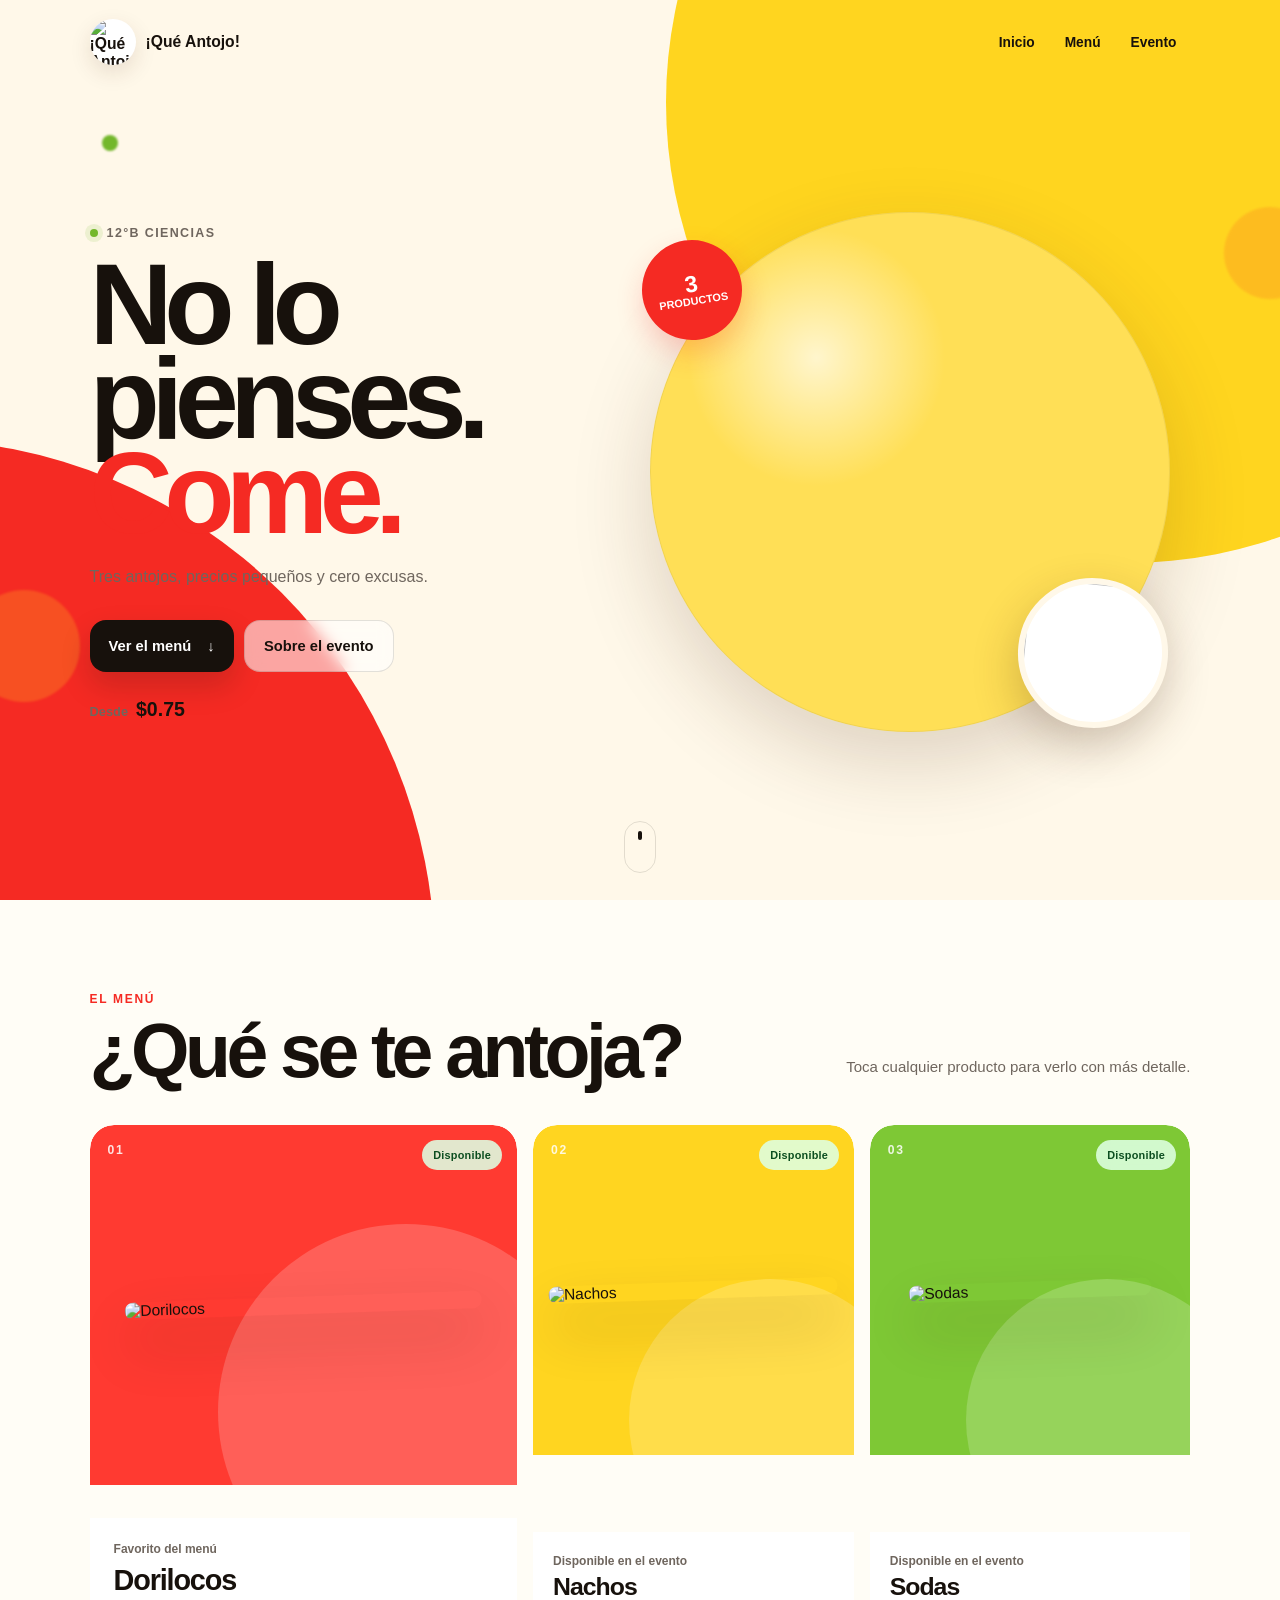
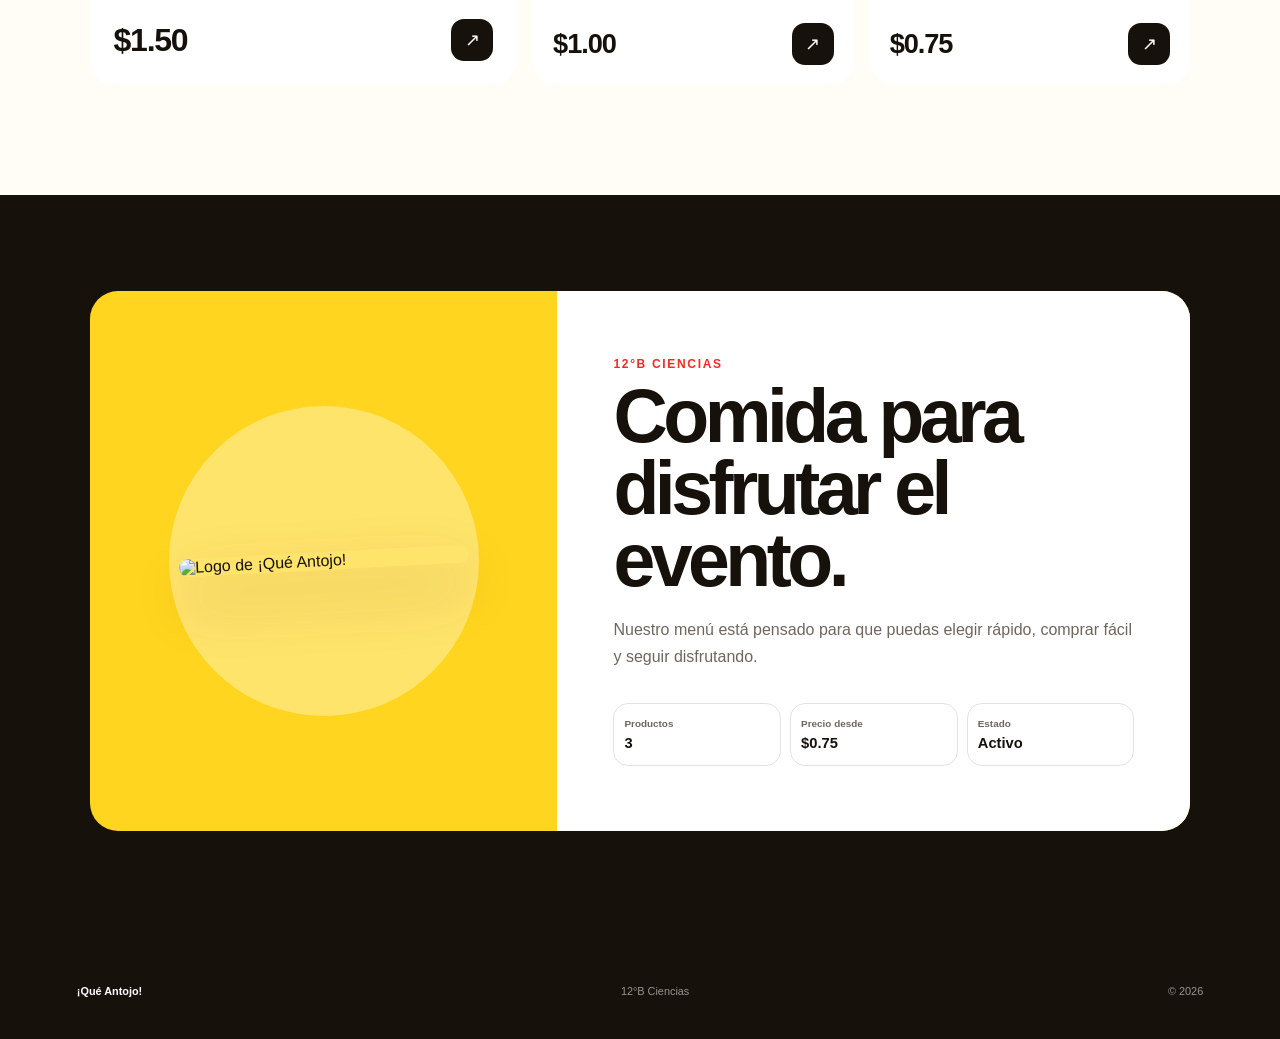
==== index.html @ 6624aa27 "Add files via upload" ====
<!DOCTYPE html>
<html lang="es">
<head>
    <meta charset="UTF-8">
    <meta name="viewport" content="width=device-width, initial-scale=1, viewport-fit=cover">
    <meta name="theme-color" content="#f52a23">
    <meta name="color-scheme" content="light">
    <title>¡Qué Antojo! | 12°B Ciencias</title>
    <link rel="preload" href="assets/logo.png" as="image">
    <link rel="stylesheet" href="styles.css">
</head>
<body>
    <div class="ruido"></div>

    <header class="barra" id="barra">
        <a class="marca" href="#inicio" aria-label="Ir al inicio">
            <img src="assets/logo.png" alt="¡Qué Antojo!">
            <span>¡Qué Antojo!</span>
        </a>

        <button class="menu-boton" id="menuBoton" aria-label="Abrir navegación" aria-expanded="false">
            <span></span>
            <span></span>
        </button>

        <nav class="navegacion" id="navegacion">
            <a href="#inicio">Inicio</a>
            <a href="#menu">Menú</a>
            <a href="#evento">Evento</a>
        </nav>
    </header>

    <main>
        <section class="hero" id="inicio">
            <div class="hero-manchas" aria-hidden="true">
                <span class="mancha mancha-roja"></span>
                <span class="mancha mancha-amarilla"></span>
                <span class="mancha mancha-verde"></span>
            </div>

            <div class="hero-contenido">
                <div class="hero-etiqueta revelar">
                    <span></span>
                    12°B Ciencias
                </div>

                <h1 class="revelar">
                    No lo pienses.
                    <strong>Come.</strong>
                </h1>

                <p class="hero-texto revelar">
                    Tres antojos, precios pequeños y cero excusas.
                </p>

                <div class="hero-acciones revelar">
                    <a class="boton boton-primario" href="#menu">
                        Ver el menú
                        <span>↓</span>
                    </a>

                    <a class="boton boton-claro" href="#evento">
                        Sobre el evento
                    </a>
                </div>

                <div class="hero-precios revelar">
                    <span>Desde</span>
                    <strong>$0.75</strong>
                </div>
            </div>

            <div class="hero-visual revelar" aria-hidden="true">
                <div class="hero-disco"></div>
                <img class="hero-producto hero-dorilocos" src="assets/dorilocos.png" alt="">
                <img class="hero-logo" src="assets/logo.png" alt="">
                <span class="hero-sello">
                    <strong>3</strong>
                    productos
                </span>
            </div>

            <a class="deslizar" href="#menu" aria-label="Ir al menú">
                <span></span>
            </a>
        </section>

        <section class="menu-seccion" id="menu">
            <div class="seccion-cabeza revelar">
                <div>
                    <p class="mini-titulo">El menú</p>
                    <h2>¿Qué se te antoja?</h2>
                </div>

                <p class="seccion-descripcion">
                    Toca cualquier producto para verlo con más detalle.
                </p>
            </div>

            <div class="productos" id="productos"></div>
        </section>

        <section class="evento" id="evento">
            <div class="evento-tarjeta revelar">
                <div class="evento-logo">
                    <img src="assets/logo.png" alt="Logo de ¡Qué Antojo!">
                </div>

                <div class="evento-contenido">
                    <p class="mini-titulo">12°B Ciencias</p>
                    <h2>Comida para disfrutar el evento.</h2>
                    <p>
                        Nuestro menú está pensado para que puedas elegir rápido, comprar fácil y seguir disfrutando.
                    </p>

                    <div class="evento-datos">
                        <div>
                            <span>Productos</span>
                            <strong>3</strong>
                        </div>
                        <div>
                            <span>Precio desde</span>
                            <strong>$0.75</strong>
                        </div>
                        <div>
                            <span>Estado</span>
                            <strong>Activo</strong>
                        </div>
                    </div>
                </div>
            </div>
        </section>
    </main>

    <footer class="pie">
        <a href="#inicio">¡Qué Antojo!</a>
        <span>12°B Ciencias</span>
        <span id="anio"></span>
    </footer>

    <div class="modal" id="modal" aria-hidden="true">
        <button class="modal-fondo" id="modalFondo" aria-label="Cerrar"></button>

        <article class="modal-panel" role="dialog" aria-modal="true" aria-labelledby="modalNombre">
            <button class="modal-cerrar" id="modalCerrar" aria-label="Cerrar detalle">×</button>

            <div class="modal-imagen">
                <div class="modal-color" id="modalColor"></div>
                <img id="modalImagen" src="" alt="">
            </div>

            <div class="modal-contenido">
                <div class="modal-superior">
                    <span class="estado" id="modalEstado"></span>
                    <span class="modal-precio" id="modalPrecio"></span>
                </div>

                <h3 id="modalNombre"></h3>
                <p id="modalDescripcion"></p>

                <button class="boton boton-primario modal-accion" id="modalAccion" type="button">
                    Lo quiero
                    <span>→</span>
                </button>
            </div>
        </article>
    </div>

    <nav class="barra-movil" aria-label="Navegación rápida">
        <a href="#inicio">
            <span class="icono">⌂</span>
            <span>Inicio</span>
        </a>
        <a href="#menu">
            <span class="icono">◫</span>
            <span>Menú</span>
        </a>
        <a href="#evento">
            <span class="icono">●</span>
            <span>Evento</span>
        </a>
    </nav>

    <script src="productos.js"></script>
    <script src="script.js"></script>
</body>
</html>
---- styles.css ----
* {
    box-sizing: border-box;
    margin: 0;
    padding: 0;
}

:root {
    --rojo: #f52a23;
    --rojo-oscuro: #c91615;
    --amarillo: #ffd51f;
    --amarillo-suave: #fff1a7;
    --verde: #73b72b;
    --crema: #fff8e9;
    --tinta: #17110c;
    --gris: #6f665e;
    --blanco: #ffffff;
    --borde: rgba(23, 17, 12, 0.12);
    --sombra: 0 28px 80px rgba(70, 37, 13, 0.16);
    --radio: 24px;
}

html {
    scroll-behavior: smooth;
    scroll-padding-top: 82px;
}

body {
    min-width: 320px;
    overflow-x: hidden;
    color: var(--tinta);
    background: var(--crema);
    font-family: "Trebuchet MS", "Arial Rounded MT Bold", Arial, sans-serif;
    -webkit-font-smoothing: antialiased;
}

body.sin-scroll {
    overflow: hidden;
}

button,
a {
    color: inherit;
    font: inherit;
}

button {
    border: 0;
}

img {
    display: block;
    max-width: 100%;
}

.ruido {
    position: fixed;
    inset: 0;
    z-index: 1000;
    pointer-events: none;
    opacity: 0.035;
    background-image: radial-gradient(circle, #000 0.7px, transparent 0.7px);
    background-size: 6px 6px;
    mix-blend-mode: multiply;
}

.barra {
    position: fixed;
    top: 0;
    left: 0;
    z-index: 80;
    width: 100%;
    height: 76px;
    padding: 0 18px;
    display: flex;
    align-items: center;
    justify-content: space-between;
    transition:
        transform 0.45s cubic-bezier(0.22, 1, 0.36, 1),
        background 0.35s ease,
        box-shadow 0.35s ease;
}

.barra-solida {
    background: rgba(255, 248, 233, 0.91);
    box-shadow: 0 10px 35px rgba(70, 37, 13, 0.08);
    backdrop-filter: blur(16px);
}

.barra-oculta {
    transform: translateY(-110%);
}

.marca {
    display: inline-flex;
    align-items: center;
    gap: 10px;
    font-size: 0.98rem;
    font-weight: 900;
    text-decoration: none;
}

.marca img {
    width: 46px;
    height: 46px;
    object-fit: cover;
    object-position: center;
    border-radius: 50%;
    background: var(--blanco);
    box-shadow: 0 8px 22px rgba(70, 37, 13, 0.12);
}

.menu-boton {
    width: 46px;
    height: 46px;
    display: flex;
    align-items: center;
    justify-content: center;
    flex-direction: column;
    gap: 7px;
    border: 1px solid var(--borde);
    border-radius: 15px;
    background: rgba(255, 255, 255, 0.62);
    cursor: pointer;
    backdrop-filter: blur(10px);
}

.menu-boton span {
    width: 19px;
    height: 2px;
    border-radius: 999px;
    background: var(--tinta);
    transition: transform 0.3s ease;
}

.menu-boton.activo span:first-child {
    transform: translateY(4.5px) rotate(45deg);
}

.menu-boton.activo span:last-child {
    transform: translateY(-4.5px) rotate(-45deg);
}

.navegacion {
    position: fixed;
    top: 68px;
    right: 14px;
    left: 14px;
    padding: 14px;
    display: grid;
    gap: 2px;
    visibility: hidden;
    opacity: 0;
    transform: translateY(-12px) scale(0.98);
    border: 1px solid rgba(23, 17, 12, 0.08);
    border-radius: 20px;
    background: rgba(255, 250, 240, 0.97);
    box-shadow: var(--sombra);
    backdrop-filter: blur(18px);
    transition:
        opacity 0.3s ease,
        transform 0.3s ease,
        visibility 0.3s ease;
}

.navegacion.activo {
    visibility: visible;
    opacity: 1;
    transform: translateY(0) scale(1);
}

.navegacion a {
    padding: 15px 16px;
    border-radius: 13px;
    text-decoration: none;
    font-size: 0.95rem;
    font-weight: 800;
}

.navegacion a:active {
    background: rgba(245, 42, 35, 0.08);
}

.hero {
    position: relative;
    min-height: 100svh;
    padding: 118px 20px 92px;
    display: grid;
    align-items: center;
    overflow: hidden;
    isolation: isolate;
}

.hero::before {
    content: "";
    position: absolute;
    top: -36vw;
    right: -46vw;
    z-index: -3;
    width: 110vw;
    height: 110vw;
    border-radius: 50%;
    background: var(--amarillo);
}

.hero::after {
    content: "";
    position: absolute;
    bottom: -42vw;
    left: -56vw;
    z-index: -3;
    width: 120vw;
    height: 120vw;
    border-radius: 50%;
    background: var(--rojo);
}

.hero-manchas {
    position: absolute;
    inset: 0;
    z-index: -2;
    overflow: hidden;
    pointer-events: none;
}

.mancha {
    position: absolute;
    border-radius: 50%;
    filter: blur(1px);
}

.mancha-roja {
    top: 23%;
    right: -36px;
    width: 92px;
    height: 92px;
    background: var(--rojo);
    opacity: 0.14;
}

.mancha-amarilla {
    bottom: 22%;
    left: -32px;
    width: 112px;
    height: 112px;
    background: var(--amarillo);
    opacity: 0.22;
}

.mancha-verde {
    top: 15%;
    left: 8%;
    width: 16px;
    height: 16px;
    background: var(--verde);
}

.hero-contenido {
    position: relative;
    z-index: 3;
    align-self: start;
    padding-top: 14px;
}

.hero-etiqueta {
    display: inline-flex;
    align-items: center;
    gap: 9px;
    color: var(--gris);
    font-size: 0.78rem;
    font-weight: 900;
    letter-spacing: 0.11em;
    text-transform: uppercase;
}

.hero-etiqueta span {
    width: 8px;
    height: 8px;
    border-radius: 50%;
    background: var(--verde);
    box-shadow: 0 0 0 5px rgba(115, 183, 43, 0.13);
}

.hero h1 {
    margin-top: 16px;
    max-width: 470px;
    font-size: clamp(4.1rem, 18vw, 6.4rem);
    font-weight: 900;
    letter-spacing: -0.075em;
    line-height: 0.82;
}

.hero h1 strong {
    display: block;
    color: var(--rojo);
    font-weight: 900;
}

.hero-texto {
    max-width: 390px;
    margin-top: 24px;
    color: var(--gris);
    font-size: 1rem;
    line-height: 1.65;
}

.hero-acciones {
    margin-top: 30px;
    display: flex;
    flex-wrap: wrap;
    gap: 10px;
}

.boton {
    min-height: 52px;
    padding: 0 19px;
    display: inline-flex;
    align-items: center;
    justify-content: center;
    gap: 16px;
    border-radius: 16px;
    text-decoration: none;
    font-size: 0.92rem;
    font-weight: 900;
    cursor: pointer;
    transition:
        transform 0.25s ease,
        box-shadow 0.25s ease,
        background 0.25s ease;
}

.boton:active {
    transform: scale(0.97);
}

.boton-primario {
    color: var(--blanco);
    background: var(--tinta);
    box-shadow: 0 14px 30px rgba(23, 17, 12, 0.18);
}

.boton-claro {
    border: 1px solid var(--borde);
    background: rgba(255, 255, 255, 0.58);
    backdrop-filter: blur(8px);
}

.hero-precios {
    margin-top: 26px;
    display: inline-flex;
    align-items: baseline;
    gap: 8px;
    color: var(--gris);
}

.hero-precios span {
    font-size: 0.8rem;
    font-weight: 800;
}

.hero-precios strong {
    color: var(--tinta);
    font-size: 1.22rem;
}

.hero-visual {
    position: relative;
    min-height: 390px;
    margin-top: -18px;
    display: grid;
    place-items: center;
}

.hero-disco {
    position: absolute;
    width: 310px;
    height: 310px;
    border-radius: 50%;
    background:
        radial-gradient(circle at 32% 28%, rgba(255, 255, 255, 0.7), transparent 25%),
        #ffdf56;
    box-shadow:
        inset 0 0 0 1px rgba(23, 17, 12, 0.06),
        0 30px 80px rgba(70, 37, 13, 0.18);
    animation: respirar 5s ease-in-out infinite;
}

.hero-producto {
    position: absolute;
    z-index: 2;
    width: min(77vw, 355px);
    border-radius: 22px;
    transform: rotate(-4deg);
    box-shadow: 0 32px 70px rgba(65, 26, 15, 0.26);
    animation: flotar 5.5s ease-in-out infinite;
}

.hero-logo {
    position: absolute;
    right: 0;
    bottom: 22px;
    z-index: 4;
    width: 116px;
    height: 116px;
    object-fit: cover;
    border: 6px solid var(--crema);
    border-radius: 50%;
    background: var(--blanco);
    box-shadow: 0 18px 45px rgba(70, 37, 13, 0.24);
    transform: rotate(6deg);
}

.hero-sello {
    position: absolute;
    top: 34px;
    left: 0;
    z-index: 5;
    width: 82px;
    height: 82px;
    display: grid;
    place-items: center;
    align-content: center;
    border-radius: 50%;
    color: var(--blanco);
    background: var(--rojo);
    box-shadow: 0 13px 28px rgba(245, 42, 35, 0.22);
    font-size: 0.68rem;
    font-weight: 900;
    line-height: 1.05;
    text-align: center;
    text-transform: uppercase;
    transform: rotate(-9deg);
}

.hero-sello strong {
    display: block;
    font-size: 1.45rem;
}

.deslizar {
    display: none;
}

.menu-seccion {
    position: relative;
    padding: 92px 18px 110px;
    background: #fffdf6;
}

.seccion-cabeza {
    margin-bottom: 38px;
}

.mini-titulo {
    margin-bottom: 9px;
    color: var(--rojo);
    font-size: 0.75rem;
    font-weight: 900;
    letter-spacing: 0.14em;
    text-transform: uppercase;
}

.seccion-cabeza h2,
.evento h2 {
    max-width: 620px;
    font-size: clamp(2.5rem, 11vw, 4.7rem);
    font-weight: 900;
    letter-spacing: -0.06em;
    line-height: 0.96;
}

.seccion-descripcion {
    max-width: 420px;
    margin-top: 16px;
    color: var(--gris);
    font-size: 0.94rem;
    line-height: 1.65;
}

.productos {
    display: grid;
    gap: 16px;
}

.producto {
    position: relative;
    overflow: hidden;
    border-radius: var(--radio);
    opacity: 0;
    transform: translateY(34px);
    transition:
        opacity 0.7s ease var(--demora),
        transform 0.7s cubic-bezier(0.22, 1, 0.36, 1) var(--demora),
        box-shadow 0.35s ease;
}

.producto.visible {
    opacity: 1;
    transform: translateY(0);
}

.producto-boton {
    width: 100%;
    min-height: 520px;
    display: grid;
    grid-template-rows: minmax(330px, 1fr) auto;
    overflow: hidden;
    border-radius: inherit;
    background: transparent;
    text-align: left;
    cursor: pointer;
}

.producto-visual {
    position: relative;
    min-height: 330px;
    overflow: hidden;
    border-radius: var(--radio) var(--radio) 0 0;
    isolation: isolate;
}

.producto-rojo .producto-visual {
    background: #ff3a31;
}

.producto-amarillo .producto-visual {
    background: #ffd520;
}

.producto-verde .producto-visual {
    background: #7ec835;
}

.producto-forma {
    position: absolute;
    right: -18%;
    bottom: -32%;
    z-index: -1;
    width: 88%;
    aspect-ratio: 1;
    border-radius: 50%;
    background: rgba(255, 255, 255, 0.19);
}

.producto-numero {
    position: absolute;
    top: 18px;
    left: 18px;
    z-index: 3;
    color: rgba(255, 255, 255, 0.85);
    font-size: 0.76rem;
    font-weight: 900;
    letter-spacing: 0.14em;
}

.producto-visual .estado {
    position: absolute;
    top: 15px;
    right: 15px;
    z-index: 3;
}

.producto-visual img {
    position: absolute;
    top: 50%;
    left: 50%;
    z-index: 2;
    width: 86%;
    max-height: 86%;
    object-fit: contain;
    border-radius: 20px;
    transform: translate(-50%, -48%) rotate(-2deg) scale(0.97);
    box-shadow: 0 28px 55px rgba(61, 25, 12, 0.2);
    transition: transform 0.65s cubic-bezier(0.22, 1, 0.36, 1);
}

.producto-amarillo .producto-visual img {
    width: 93%;
    border-radius: 17px;
}

.producto-verde .producto-visual img {
    width: 78%;
}

.producto-boton:active .producto-visual img {
    transform: translate(-50%, -48%) rotate(-1deg) scale(1);
}

.producto-info {
    padding: 22px 20px 20px;
    display: grid;
    gap: 22px;
    background: var(--blanco);
}

.producto-info p {
    margin-bottom: 5px;
    color: var(--gris);
    font-size: 0.75rem;
    font-weight: 800;
}

.producto-info h3 {
    font-size: 1.55rem;
    font-weight: 900;
    letter-spacing: -0.04em;
}

.producto-pie {
    display: flex;
    align-items: center;
    justify-content: space-between;
}

.producto-pie strong {
    font-size: 1.7rem;
    letter-spacing: -0.04em;
}

.producto-flecha {
    width: 42px;
    height: 42px;
    display: grid;
    place-items: center;
    border-radius: 13px;
    background: var(--tinta);
    color: var(--blanco);
    font-size: 1.1rem;
}

.estado {
    min-height: 30px;
    padding: 0 11px;
    display: inline-flex;
    align-items: center;
    border-radius: 999px;
    font-size: 0.68rem;
    font-weight: 900;
    letter-spacing: 0.02em;
    backdrop-filter: blur(9px);
}

.estado-disponible {
    color: #0c4e20;
    background: rgba(222, 255, 227, 0.88);
}

.estado-pocas {
    color: #644800;
    background: rgba(255, 242, 180, 0.92);
}

.estado-agotado {
    color: #6a1715;
    background: rgba(255, 220, 217, 0.92);
}

.evento {
    padding: 96px 18px 118px;
    background: var(--tinta);
}

.evento-tarjeta {
    overflow: hidden;
    border-radius: 28px;
    background: var(--amarillo);
}

.evento-logo {
    position: relative;
    min-height: 300px;
    display: grid;
    place-items: center;
    overflow: hidden;
}

.evento-logo::before {
    content: "";
    position: absolute;
    width: 310px;
    height: 310px;
    border-radius: 50%;
    background: rgba(255, 255, 255, 0.34);
}

.evento-logo img {
    position: relative;
    width: min(76%, 290px);
    border-radius: 24px;
    box-shadow: 0 26px 60px rgba(72, 31, 9, 0.2);
    transform: rotate(-3deg);
}

.evento-contenido {
    padding: 30px 24px 26px;
    background: var(--blanco);
}

.evento-contenido > p:not(.mini-titulo) {
    max-width: 540px;
    margin-top: 20px;
    color: var(--gris);
    line-height: 1.7;
}

.evento-datos {
    margin-top: 32px;
    display: grid;
    grid-template-columns: repeat(3, 1fr);
    gap: 9px;
}

.evento-datos div {
    min-width: 0;
    padding: 14px 10px;
    border: 1px solid var(--borde);
    border-radius: 15px;
}

.evento-datos span {
    display: block;
    overflow: hidden;
    color: var(--gris);
    font-size: 0.62rem;
    font-weight: 800;
    white-space: nowrap;
    text-overflow: ellipsis;
}

.evento-datos strong {
    display: block;
    margin-top: 6px;
    font-size: 0.92rem;
}

.pie {
    padding: 36px 20px 112px;
    display: flex;
    align-items: center;
    justify-content: space-between;
    gap: 10px;
    color: rgba(255, 255, 255, 0.55);
    background: var(--tinta);
    font-size: 0.68rem;
}

.pie a {
    color: var(--blanco);
    font-weight: 900;
    text-decoration: none;
}

.modal {
    position: fixed;
    inset: 0;
    z-index: 200;
    display: grid;
    align-items: end;
    visibility: hidden;
    opacity: 0;
    transition:
        opacity 0.35s ease,
        visibility 0.35s ease;
}

.modal.activo {
    visibility: visible;
    opacity: 1;
}

.modal-fondo {
    position: absolute;
    inset: 0;
    background: rgba(23, 17, 12, 0.58);
    backdrop-filter: blur(10px);
    cursor: pointer;
}

.modal-panel {
    position: relative;
    z-index: 1;
    width: 100%;
    max-height: 92svh;
    overflow: auto;
    border-radius: 30px 30px 0 0;
    background: var(--blanco);
    box-shadow: 0 -25px 80px rgba(23, 17, 12, 0.24);
    transform: translateY(105%);
    transition: transform 0.55s cubic-bezier(0.22, 1, 0.36, 1);
}

.modal.activo .modal-panel {
    transform: translateY(0);
}

.modal-cerrar {
    position: absolute;
    top: 16px;
    right: 16px;
    z-index: 5;
    width: 42px;
    height: 42px;
    border-radius: 14px;
    color: var(--tinta);
    background: rgba(255, 255, 255, 0.88);
    box-shadow: 0 8px 20px rgba(23, 17, 12, 0.1);
    font-size: 1.45rem;
    cursor: pointer;
}

.modal-imagen {
    position: relative;
    min-height: 330px;
    display: grid;
    place-items: center;
    overflow: hidden;
}

.modal-color {
    position: absolute;
    inset: 0;
}

.modal-color-rojo {
    background: var(--rojo);
}

.modal-color-amarillo {
    background: var(--amarillo);
}

.modal-color-verde {
    background: var(--verde);
}

.modal-imagen::after {
    content: "";
    position: absolute;
    right: -70px;
    bottom: -110px;
    width: 270px;
    height: 270px;
    border-radius: 50%;
    background: rgba(255, 255, 255, 0.18);
}

.modal-imagen img {
    position: relative;
    z-index: 2;
    width: 76%;
    max-height: 290px;
    object-fit: contain;
    border-radius: 20px;
    box-shadow: 0 28px 56px rgba(23, 17, 12, 0.24);
}

.modal-contenido {
    padding: 26px 22px calc(28px + env(safe-area-inset-bottom));
}

.modal-superior {
    display: flex;
    align-items: center;
    justify-content: space-between;
    gap: 14px;
}

.modal-precio {
    font-size: 1.45rem;
    font-weight: 900;
}

.modal-contenido h3 {
    margin-top: 22px;
    font-size: 2.4rem;
    font-weight: 900;
    letter-spacing: -0.055em;
}

.modal-contenido > p {
    margin-top: 13px;
    color: var(--gris);
    line-height: 1.7;
}

.modal-accion {
    width: 100%;
    margin-top: 28px;
}

.modal-accion:disabled {
    opacity: 0.45;
    cursor: not-allowed;
}

.barra-movil {
    position: fixed;
    right: 12px;
    bottom: calc(10px + env(safe-area-inset-bottom));
    left: 12px;
    z-index: 70;
    height: 66px;
    padding: 7px;
    display: grid;
    grid-template-columns: repeat(3, 1fr);
    border: 1px solid rgba(255, 255, 255, 0.15);
    border-radius: 22px;
    background: rgba(23, 17, 12, 0.92);
    box-shadow: 0 18px 50px rgba(23, 17, 12, 0.26);
    backdrop-filter: blur(16px);
}

.barra-movil a {
    min-width: 0;
    display: grid;
    place-items: center;
    align-content: center;
    gap: 2px;
    border-radius: 15px;
    color: rgba(255, 255, 255, 0.66);
    text-decoration: none;
    font-size: 0.61rem;
    font-weight: 800;
}

.barra-movil a:active {
    color: var(--blanco);
    background: rgba(255, 255, 255, 0.1);
}

.barra-movil .icono {
    font-size: 1.06rem;
    line-height: 1;
}

.revelar {
    opacity: 0;
    transform: translateY(24px);
    transition:
        opacity 0.8s ease,
        transform 0.8s cubic-bezier(0.22, 1, 0.36, 1);
}

.revelar.visible {
    opacity: 1;
    transform: translateY(0);
}

@keyframes flotar {
    0%,
    100% {
        transform: translateY(0) rotate(-4deg);
    }

    50% {
        transform: translateY(-12px) rotate(-2deg);
    }
}

@keyframes respirar {
    0%,
    100% {
        transform: scale(0.96);
    }

    50% {
        transform: scale(1.03);
    }
}

@media (min-width: 720px) {
    .barra {
        height: 84px;
        padding: 0 5vw;
    }

    .menu-boton {
        display: none;
    }

    .navegacion {
        position: static;
        padding: 0;
        display: flex;
        visibility: visible;
        opacity: 1;
        transform: none;
        border: 0;
        border-radius: 0;
        background: transparent;
        box-shadow: none;
        backdrop-filter: none;
    }

    .navegacion a {
        padding: 10px 14px;
        font-size: 0.86rem;
    }

    .hero {
        min-height: 100vh;
        padding: 128px 6vw 84px;
        grid-template-columns: minmax(0, 0.92fr) minmax(360px, 1.08fr);
        gap: 5vw;
    }

    .hero::before {
        top: -28vw;
        right: -24vw;
        width: 72vw;
        height: 72vw;
    }

    .hero::after {
        bottom: -46vw;
        left: -48vw;
        width: 82vw;
        height: 82vw;
    }

    .hero-contenido {
        align-self: center;
        padding-top: 0;
    }

    .hero h1 {
        font-size: clamp(5.4rem, 9vw, 8.5rem);
    }

    .hero-visual {
        min-height: 610px;
        margin-top: 0;
    }

    .hero-disco {
        width: min(42vw, 520px);
        height: min(42vw, 520px);
    }

    .hero-producto {
        width: min(37vw, 470px);
    }

    .hero-logo {
        right: 4%;
        bottom: 8%;
        width: 150px;
        height: 150px;
    }

    .hero-sello {
        top: 12%;
        left: 2%;
        width: 100px;
        height: 100px;
    }

    .deslizar {
        position: absolute;
        bottom: 27px;
        left: 50%;
        width: 32px;
        height: 52px;
        display: grid;
        place-items: start center;
        padding-top: 9px;
        border: 1px solid var(--borde);
        border-radius: 999px;
        transform: translateX(-50%);
    }

    .deslizar span {
        width: 4px;
        height: 9px;
        border-radius: 999px;
        background: var(--tinta);
        animation: deslizar 2s ease-in-out infinite;
    }

    .menu-seccion,
    .evento {
        padding-right: 6vw;
        padding-left: 6vw;
    }

    .seccion-cabeza {
        display: flex;
        align-items: end;
        justify-content: space-between;
        gap: 50px;
    }

    .seccion-descripcion {
        margin-top: 0;
        padding-bottom: 7px;
    }

    .productos {
        grid-template-columns: repeat(2, minmax(0, 1fr));
    }

    .producto-destacado {
        grid-column: 1 / -1;
    }

    .producto-destacado .producto-boton {
        min-height: 520px;
        grid-template-columns: 1.24fr 0.76fr;
        grid-template-rows: 1fr;
    }

    .producto-destacado .producto-visual {
        min-height: 520px;
        border-radius: var(--radio) 0 0 var(--radio);
    }

    .producto-destacado .producto-info {
        align-content: space-between;
        padding: 36px;
    }

    .producto-destacado .producto-info h3 {
        margin-top: 8px;
        font-size: 2.7rem;
    }

    .producto-destacado .producto-pie strong {
        font-size: 2.3rem;
    }

    .evento-tarjeta {
        display: grid;
        grid-template-columns: minmax(300px, 0.85fr) minmax(0, 1.15fr);
    }

    .evento-logo {
        min-height: 540px;
    }

    .evento-contenido {
        padding: 56px;
        display: flex;
        justify-content: center;
        flex-direction: column;
    }

    .pie {
        padding-right: 6vw;
        padding-bottom: 42px;
        padding-left: 6vw;
    }

    .barra-movil {
        display: none;
    }

    .modal {
        padding: 28px;
        align-items: center;
    }

    .modal-panel {
        width: min(920px, 100%);
        max-height: min(680px, calc(100vh - 56px));
        display: grid;
        grid-template-columns: 0.95fr 1.05fr;
        border-radius: 28px;
        transform: translateY(26px) scale(0.97);
        opacity: 0;
        transition:
            transform 0.45s cubic-bezier(0.22, 1, 0.36, 1),
            opacity 0.35s ease;
    }

    .modal.activo .modal-panel {
        transform: translateY(0) scale(1);
        opacity: 1;
    }

    .modal-imagen {
        min-height: 620px;
    }

    .modal-imagen img {
        width: 80%;
        max-height: 520px;
    }

    .modal-contenido {
        padding: 62px 44px 44px;
        display: flex;
        flex-direction: column;
    }

    .modal-contenido h3 {
        margin-top: 32px;
        font-size: 4rem;
    }

    .modal-accion {
        margin-top: auto;
    }
}

@media (min-width: 1120px) {
    .barra {
        padding-right: 7vw;
        padding-left: 7vw;
    }

    .hero,
    .menu-seccion,
    .evento {
        padding-right: 7vw;
        padding-left: 7vw;
    }

    .productos {
        grid-template-columns: 1.2fr 0.9fr 0.9fr;
    }

    .producto,
    .producto-destacado {
        grid-column: auto;
    }

    .producto-destacado .producto-boton {
        min-height: 560px;
        grid-template-columns: 1fr;
        grid-template-rows: minmax(360px, 1fr) auto;
    }

    .producto-destacado .producto-visual {
        min-height: 360px;
        border-radius: var(--radio) var(--radio) 0 0;
    }

    .producto-destacado .producto-info {
        padding: 24px;
    }

    .producto-destacado .producto-info h3 {
        font-size: 1.8rem;
    }

    .producto-destacado .producto-pie strong {
        font-size: 2rem;
    }

    .producto-boton {
        min-height: 560px;
    }

    .producto:hover {
        box-shadow: var(--sombra);
    }

    .producto:hover .producto-visual img {
        transform: translate(-50%, -50%) rotate(0deg) scale(1.04);
    }
}

@keyframes deslizar {
    0% {
        transform: translateY(0);
        opacity: 0;
    }

    25% {
        opacity: 1;
    }

    70% {
        opacity: 1;
    }

    100% {
        transform: translateY(23px);
        opacity: 0;
    }
}

@media (prefers-reduced-motion: reduce) {
    *,
    *::before,
    *::after {
        scroll-behavior: auto !important;
        animation-duration: 0.01ms !important;
        animation-iteration-count: 1 !important;
        transition-duration: 0.01ms !important;
    }
}
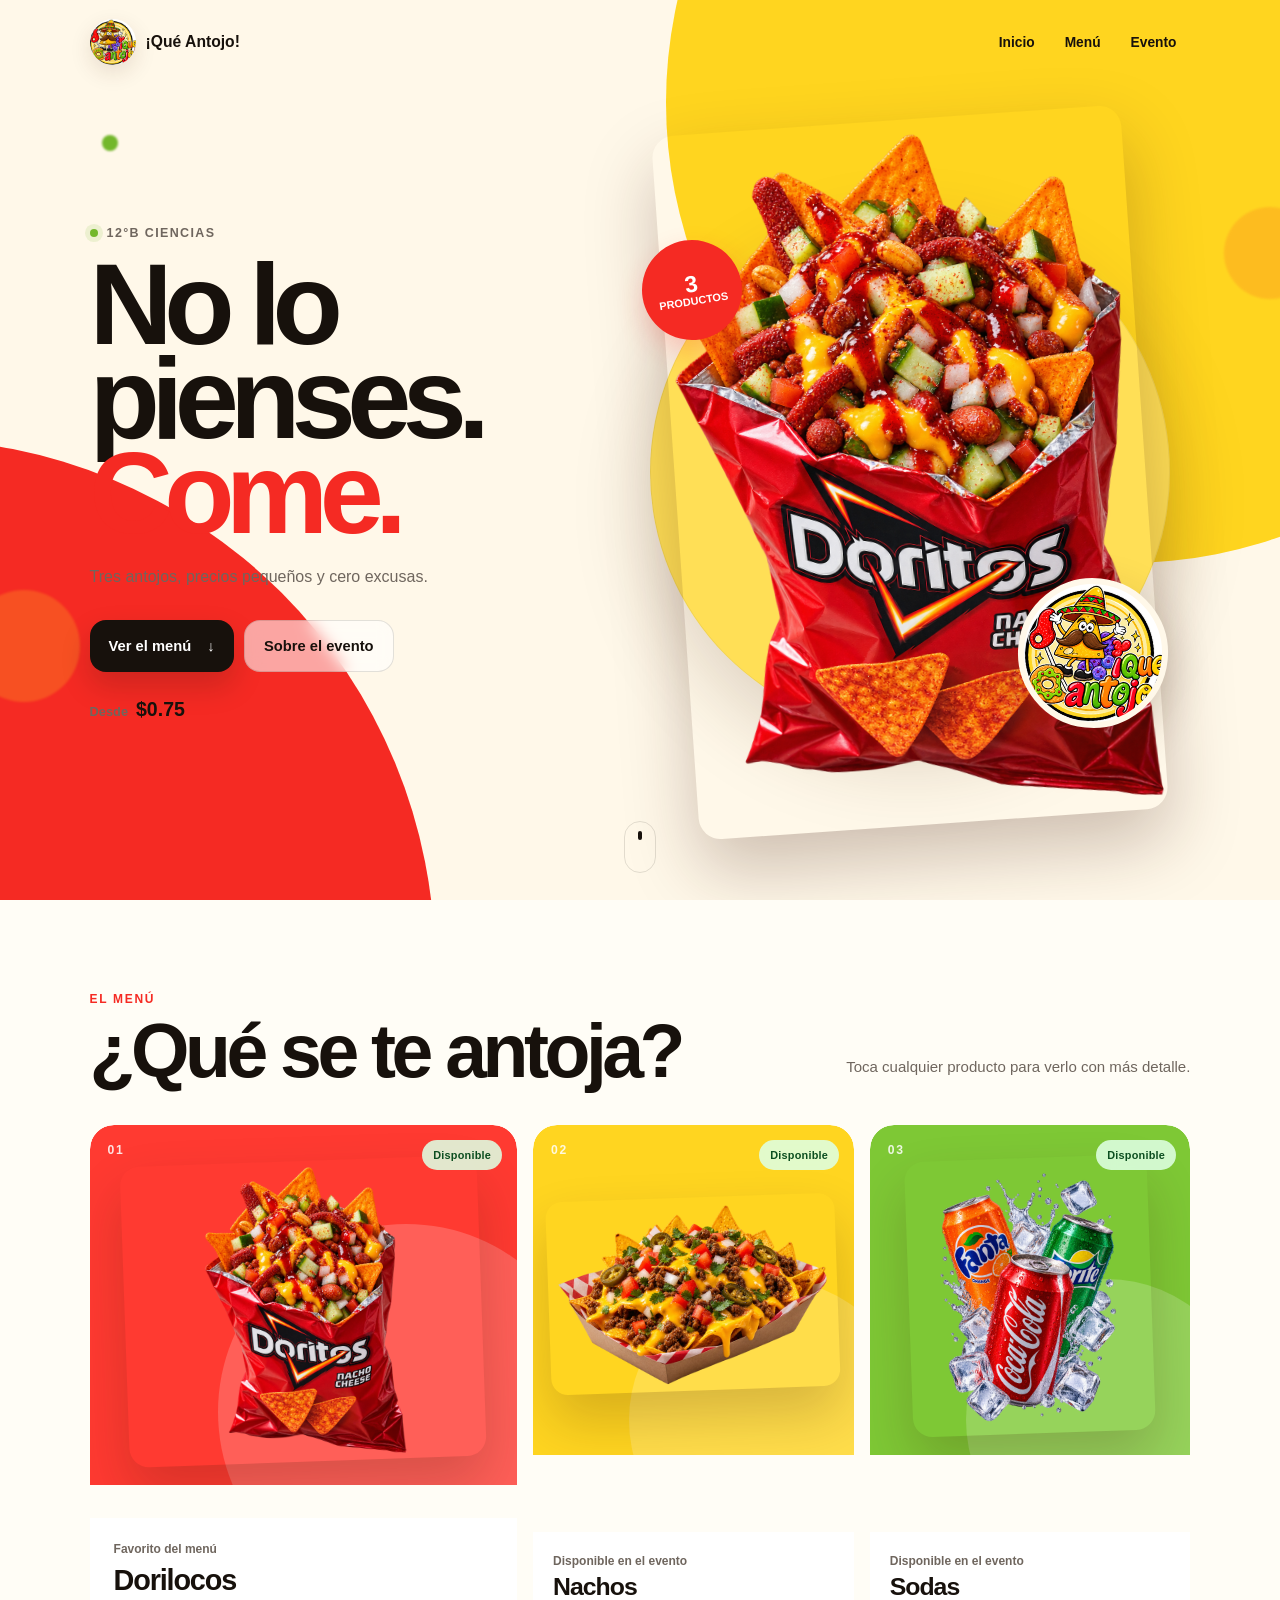
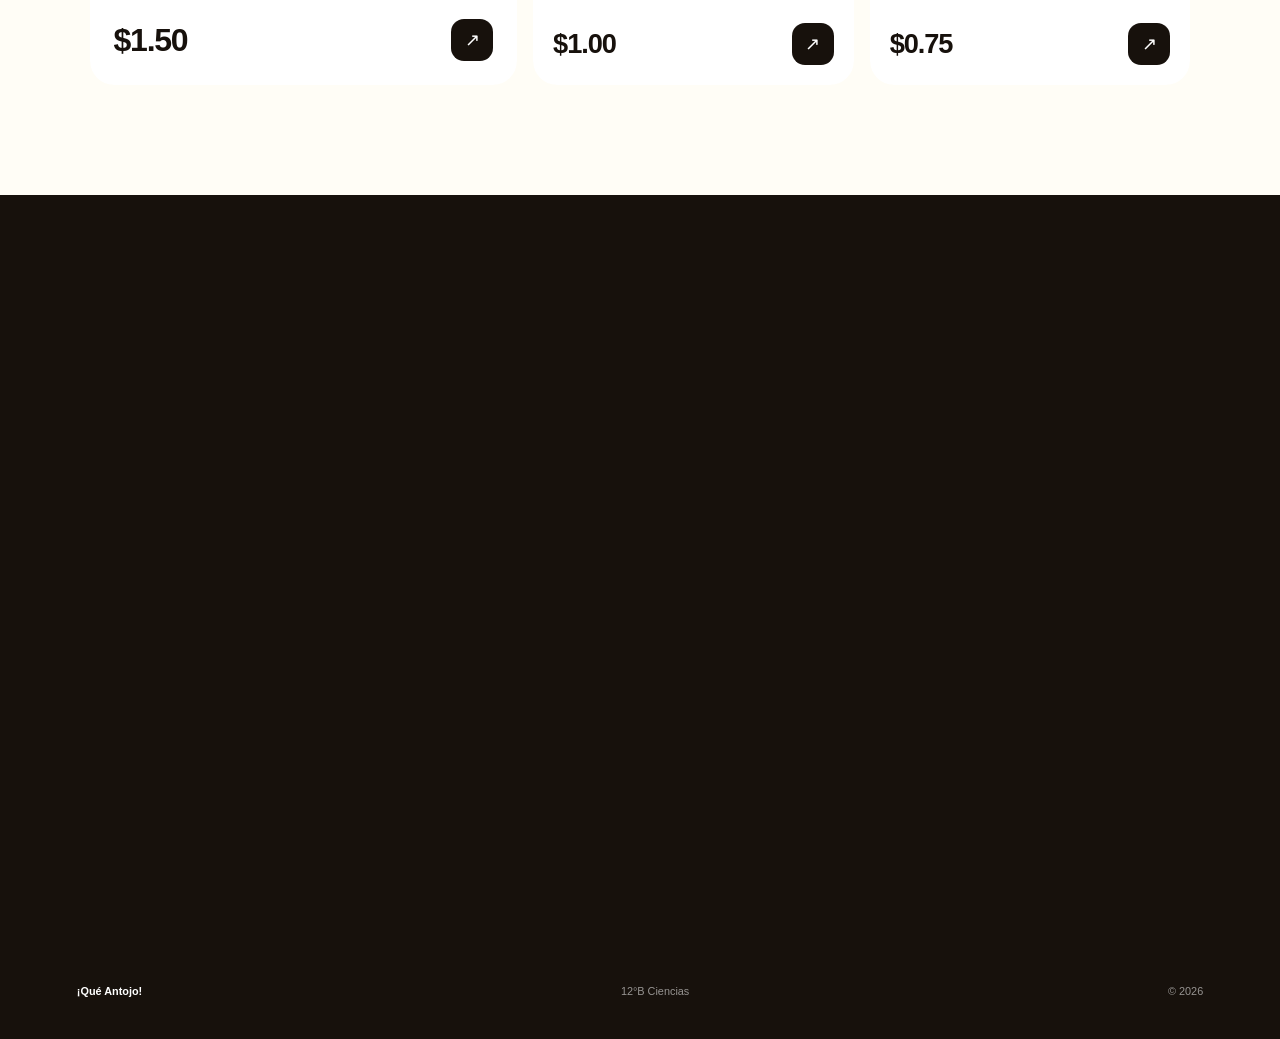
==== commit bdf6fc52: "Add files via upload" ====
--- a/index.html
+++ b/index.html
@@ -166,6 +166,76 @@
         </article>
     </div>
 
+    <div class="aviso-compra" id="avisoCompra" aria-hidden="true">
+        <button class="aviso-fondo" id="avisoFondo" aria-label="Cerrar"></button>
+
+        <article class="aviso-panel" role="dialog" aria-modal="true" aria-labelledby="avisoTitulo">
+            <button class="aviso-cerrar" id="avisoCerrar" aria-label="Cerrar">×</button>
+
+            <div class="aviso-superior">
+                <span class="aviso-fecha">Viernes 14 · Agosto</span>
+
+                <div class="aviso-icono">!</div>
+
+                <h2 id="avisoTitulo">No lo dejes para las 12.</h2>
+
+                <p id="avisoProducto">
+                    Tu antojo te estará esperando.
+                </p>
+            </div>
+
+            <div class="aviso-contenido">
+                <div class="aviso-estado" id="estadoEvento">
+                    Preparándonos...
+                </div>
+
+                <div class="aviso-datos">
+                    <div class="aviso-dato">
+                        <span>Día</span>
+                        <strong>14 de agosto</strong>
+                    </div>
+
+                    <div class="aviso-dato">
+                        <span>Horario</span>
+                        <strong>8:00 AM — 12:00 PM</strong>
+                    </div>
+
+                    <div class="aviso-dato aviso-dato-grande">
+                        <span>Ubicación</span>
+                        <strong>Gimnasio · al lado de los vestidores</strong>
+                    </div>
+                </div>
+
+                <div class="aviso-mensaje">
+                    <span>⚡</span>
+
+                    <p>
+                        Ven temprano. El inventario no es infinito y queremos
+                        que tu antojo termine en comida, no en tragedia.
+                    </p>
+                </div>
+
+                <div class="aviso-extra">
+                    <p>
+                        <strong>La propina está oficialmente aceptada.</strong>
+                        Nadie te va a detener.
+                    </p>
+
+                    <p>
+                        ¿Cómo sabrás cuál es el puesto?
+                        Busca el logo de <strong>¡Qué Antojo!</strong>…
+                        o a las bellezas que te van a recibir.
+                    </p>
+                </div>
+
+                <button class="boton aviso-boton" id="avisoEntendido" type="button">
+                    Entendido, voy por el mío
+                    <span>→</span>
+                </button>
+            </div>
+        </article>
+    </div>
+
     <nav class="barra-movil" aria-label="Navegación rápida">
         <a href="#inicio">
             <span class="icono">⌂</span>
--- a/styles.css
+++ b/styles.css
@@ -893,6 +893,395 @@
     cursor: not-allowed;
 }
 
+.aviso-compra {
+    position: fixed;
+    inset: 0;
+    z-index: 300;
+    display: grid;
+    align-items: end;
+    visibility: hidden;
+    opacity: 0;
+
+    transition:
+        opacity 0.35s ease,
+        visibility 0.35s ease;
+}
+
+.aviso-compra.activo {
+    visibility: visible;
+    opacity: 1;
+}
+
+.aviso-fondo {
+    position: absolute;
+    inset: 0;
+
+    background: rgba(23, 17, 12, 0.68);
+    backdrop-filter: blur(12px);
+
+    cursor: pointer;
+}
+
+.aviso-panel {
+    position: relative;
+    z-index: 2;
+
+    width: 100%;
+    max-height: 94svh;
+
+    overflow-y: auto;
+
+    border-radius: 30px 30px 0 0;
+
+    background: var(--blanco);
+
+    box-shadow:
+        0 -30px 90px rgba(23, 17, 12, 0.28);
+
+    transform: translateY(105%);
+
+    transition:
+        transform 0.58s cubic-bezier(
+            0.22,
+            1,
+            0.36,
+            1
+        );
+}
+
+.aviso-compra.activo .aviso-panel {
+    transform: translateY(0);
+}
+
+.aviso-cerrar {
+    position: absolute;
+
+    top: 15px;
+    right: 15px;
+
+    z-index: 5;
+
+    width: 42px;
+    height: 42px;
+
+    display: grid;
+    place-items: center;
+
+    border-radius: 14px;
+
+    color: var(--tinta);
+
+    background:
+        rgba(255, 255, 255, 0.88);
+
+    box-shadow:
+        0 8px 24px rgba(23, 17, 12, 0.1);
+
+    font-size: 1.45rem;
+
+    cursor: pointer;
+}
+
+.aviso-superior {
+    position: relative;
+
+    padding:
+        62px
+        22px
+        38px;
+
+    overflow: hidden;
+
+    color: var(--tinta);
+
+    background: var(--amarillo);
+}
+
+.aviso-superior::before {
+    content: "";
+
+    position: absolute;
+
+    right: -90px;
+    bottom: -120px;
+
+    width: 280px;
+    height: 280px;
+
+    border-radius: 50%;
+
+    background:
+        rgba(255, 255, 255, 0.26);
+}
+
+.aviso-fecha {
+    position: relative;
+    z-index: 2;
+
+    color: var(--rojo);
+
+    font-size: 0.74rem;
+    font-weight: 900;
+
+    letter-spacing: 0.12em;
+    text-transform: uppercase;
+}
+
+.aviso-icono {
+    position: absolute;
+
+    top: 58px;
+    right: 28px;
+
+    width: 54px;
+    height: 54px;
+
+    display: grid;
+    place-items: center;
+
+    border-radius: 50%;
+
+    color: var(--blanco);
+    background: var(--rojo);
+
+    font-size: 1.6rem;
+    font-weight: 900;
+
+    transform: rotate(8deg);
+
+    animation:
+        avisoPulso 2.6s ease-in-out infinite;
+}
+
+.aviso-superior h2 {
+    position: relative;
+    z-index: 2;
+
+    max-width: 390px;
+
+    margin-top: 16px;
+
+    font-size: clamp(
+        2.6rem,
+        12vw,
+        4.3rem
+    );
+
+    font-weight: 900;
+
+    letter-spacing: -0.065em;
+
+    line-height: 0.92;
+}
+
+.aviso-superior p {
+    position: relative;
+    z-index: 2;
+
+    max-width: 420px;
+
+    margin-top: 18px;
+
+    line-height: 1.6;
+
+    font-size: 0.94rem;
+    font-weight: 700;
+}
+
+.aviso-contenido {
+    padding:
+        24px
+        20px
+        calc(
+            28px +
+            env(safe-area-inset-bottom)
+        );
+}
+
+.aviso-estado {
+    width: fit-content;
+
+    min-height: 34px;
+
+    padding: 0 13px;
+
+    display: inline-flex;
+    align-items: center;
+
+    border-radius: 999px;
+
+    font-size: 0.74rem;
+    font-weight: 900;
+}
+
+.aviso-espera {
+    color: #654600;
+
+    background:
+        rgba(255, 213, 31, 0.24);
+}
+
+.aviso-abierto {
+    color: #17561d;
+
+    background:
+        rgba(115, 183, 43, 0.2);
+}
+
+.aviso-abierto::before {
+    content: "";
+
+    width: 7px;
+    height: 7px;
+
+    margin-right: 8px;
+
+    border-radius: 50%;
+
+    background: var(--verde);
+
+    animation:
+        estadoPulso 1.5s ease infinite;
+}
+
+.aviso-cerrado {
+    color: #6b1714;
+
+    background:
+        rgba(245, 42, 35, 0.14);
+}
+
+.aviso-datos {
+    margin-top: 22px;
+
+    display: grid;
+
+    grid-template-columns:
+        repeat(2, 1fr);
+
+    gap: 10px;
+}
+
+.aviso-dato {
+    padding: 16px;
+
+    border:
+        1px solid
+        var(--borde);
+
+    border-radius: 17px;
+}
+
+.aviso-dato-grande {
+    grid-column: 1 / -1;
+}
+
+.aviso-dato span {
+    display: block;
+
+    color: var(--gris);
+
+    font-size: 0.68rem;
+    font-weight: 800;
+}
+
+.aviso-dato strong {
+    display: block;
+
+    margin-top: 6px;
+
+    font-size: 0.91rem;
+}
+
+.aviso-mensaje {
+    margin-top: 18px;
+
+    padding: 17px;
+
+    display: grid;
+
+    grid-template-columns:
+        auto 1fr;
+
+    gap: 13px;
+
+    align-items: start;
+
+    border-radius: 18px;
+
+    color: var(--blanco);
+
+    background: var(--tinta);
+}
+
+.aviso-mensaje span {
+    font-size: 1.2rem;
+}
+
+.aviso-mensaje p {
+    font-size: 0.85rem;
+    line-height: 1.6;
+}
+
+.aviso-extra {
+    margin-top: 22px;
+
+    display: grid;
+
+    gap: 14px;
+
+    color: var(--gris);
+
+    font-size: 0.86rem;
+
+    line-height: 1.6;
+}
+
+.aviso-extra strong {
+    color: var(--tinta);
+}
+
+.aviso-boton {
+    width: 100%;
+
+    margin-top: 26px;
+
+    color: var(--blanco);
+    background: var(--rojo);
+
+    box-shadow:
+        0 16px 32px
+        rgba(245, 42, 35, 0.2);
+}
+
+@keyframes avisoPulso {
+    0%,
+    100% {
+        transform:
+            rotate(8deg)
+            scale(1);
+    }
+
+    50% {
+        transform:
+            rotate(4deg)
+            scale(1.08);
+    }
+}
+
+@keyframes estadoPulso {
+    0%,
+    100% {
+        opacity: 1;
+        transform: scale(1);
+    }
+
+    50% {
+        opacity: 0.45;
+        transform: scale(1.4);
+    }
+}
+
 .barra-movil {
     position: fixed;
     right: 12px;
@@ -1200,6 +1589,53 @@
     .modal-accion {
         margin-top: auto;
     }
+
+    .aviso-compra {
+    padding: 28px;
+    align-items: center;
+}
+
+.aviso-panel {
+    width: min(650px, 100%);
+
+    margin: auto;
+
+    border-radius: 28px;
+
+    transform:
+        translateY(28px)
+        scale(0.97);
+
+    opacity: 0;
+
+    transition:
+        transform 0.45s
+        cubic-bezier(
+            0.22,
+            1,
+            0.36,
+            1
+        ),
+        opacity 0.35s ease;
+}
+
+.aviso-compra.activo
+.aviso-panel {
+    transform:
+        translateY(0)
+        scale(1);
+
+    opacity: 1;
+}
+
+.aviso-superior {
+    padding: 64px 44px 42px;
+}
+
+.aviso-contenido {
+    padding: 32px 44px 38px;
+}
+
 }
 
 @media (min-width: 1120px) {
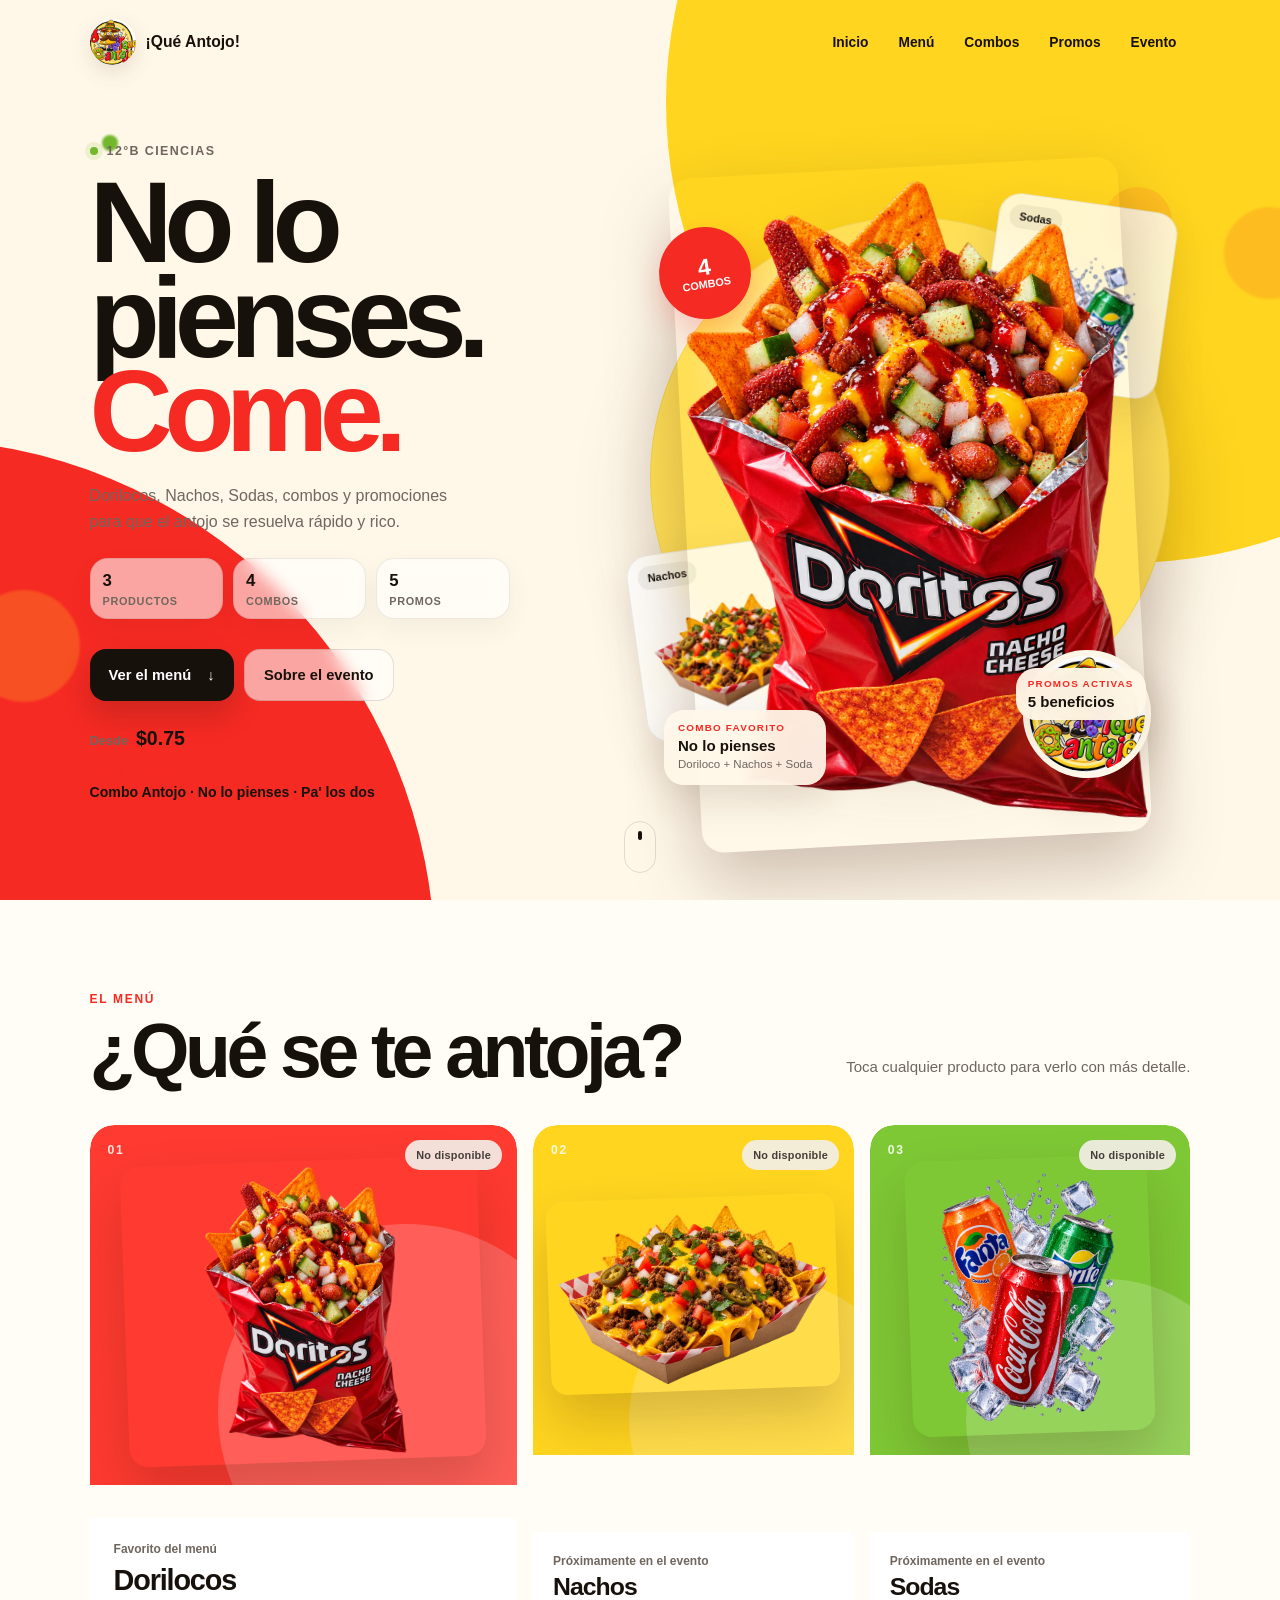
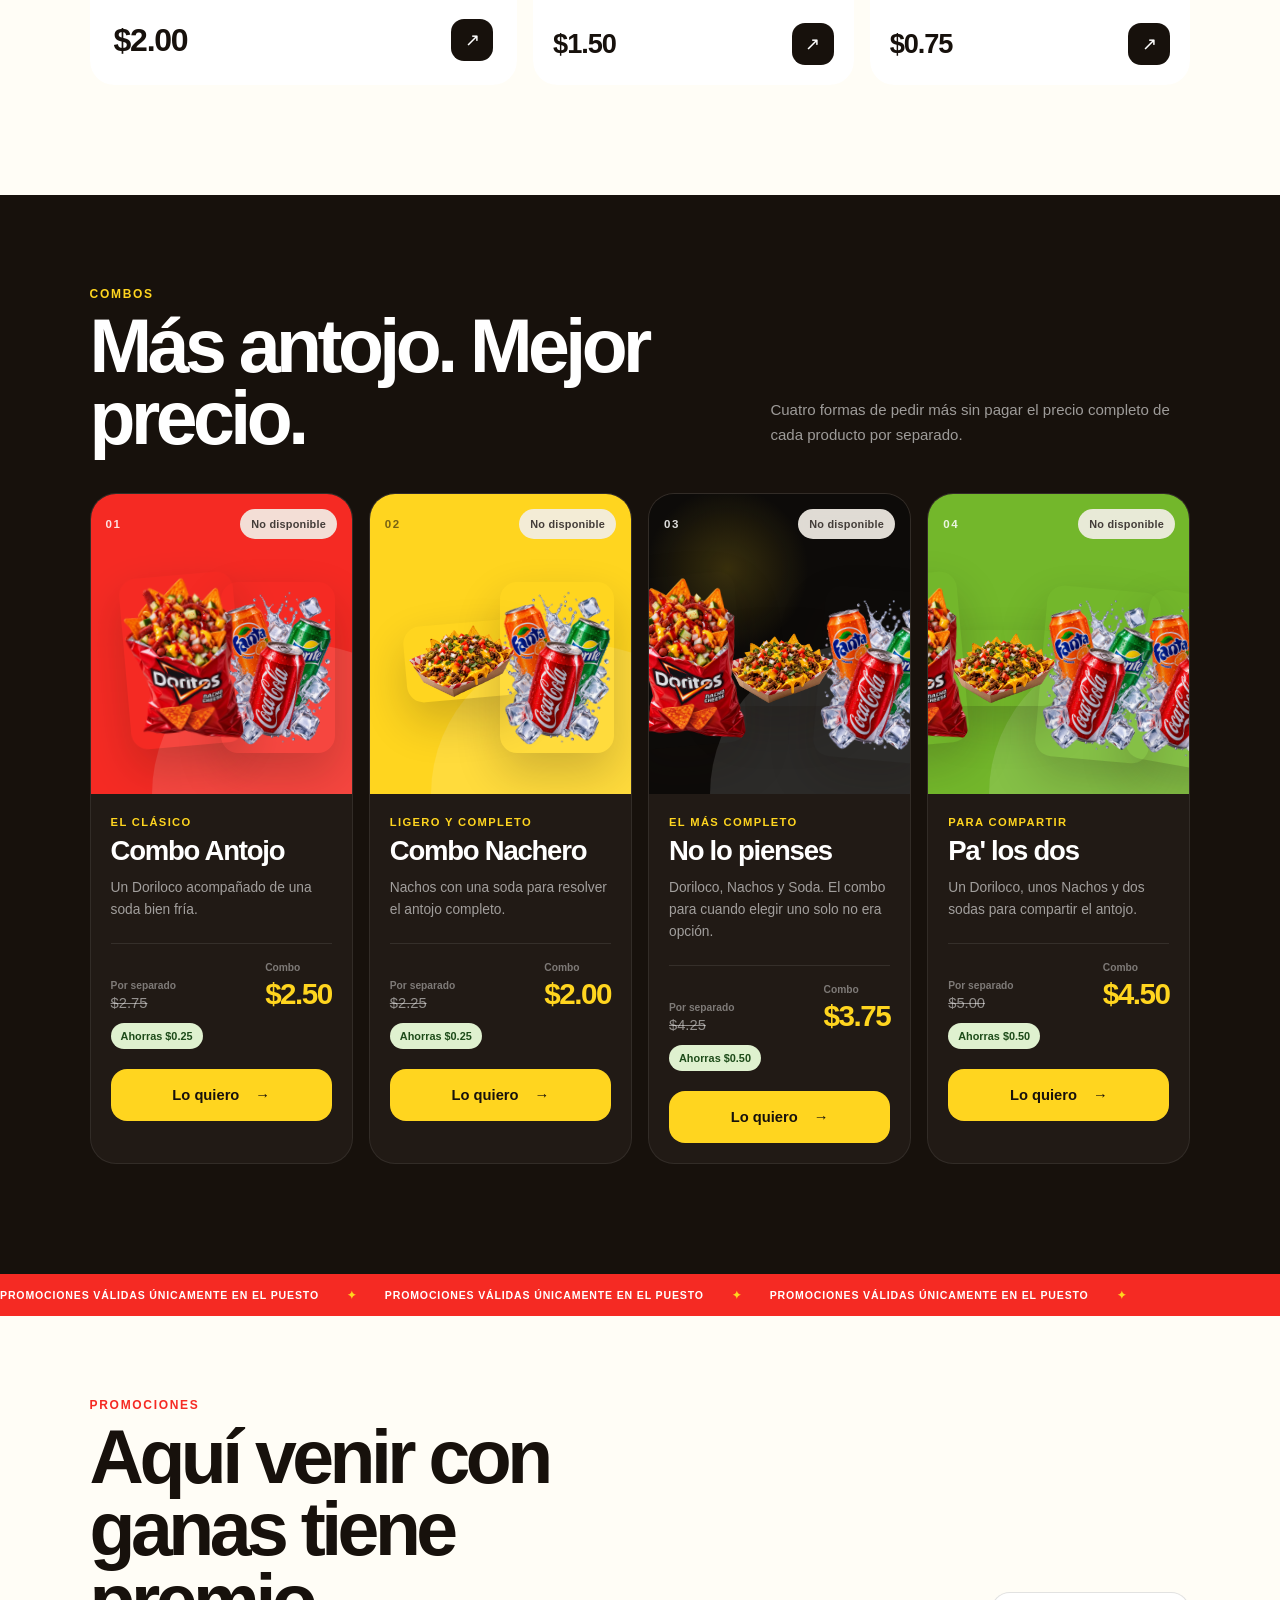
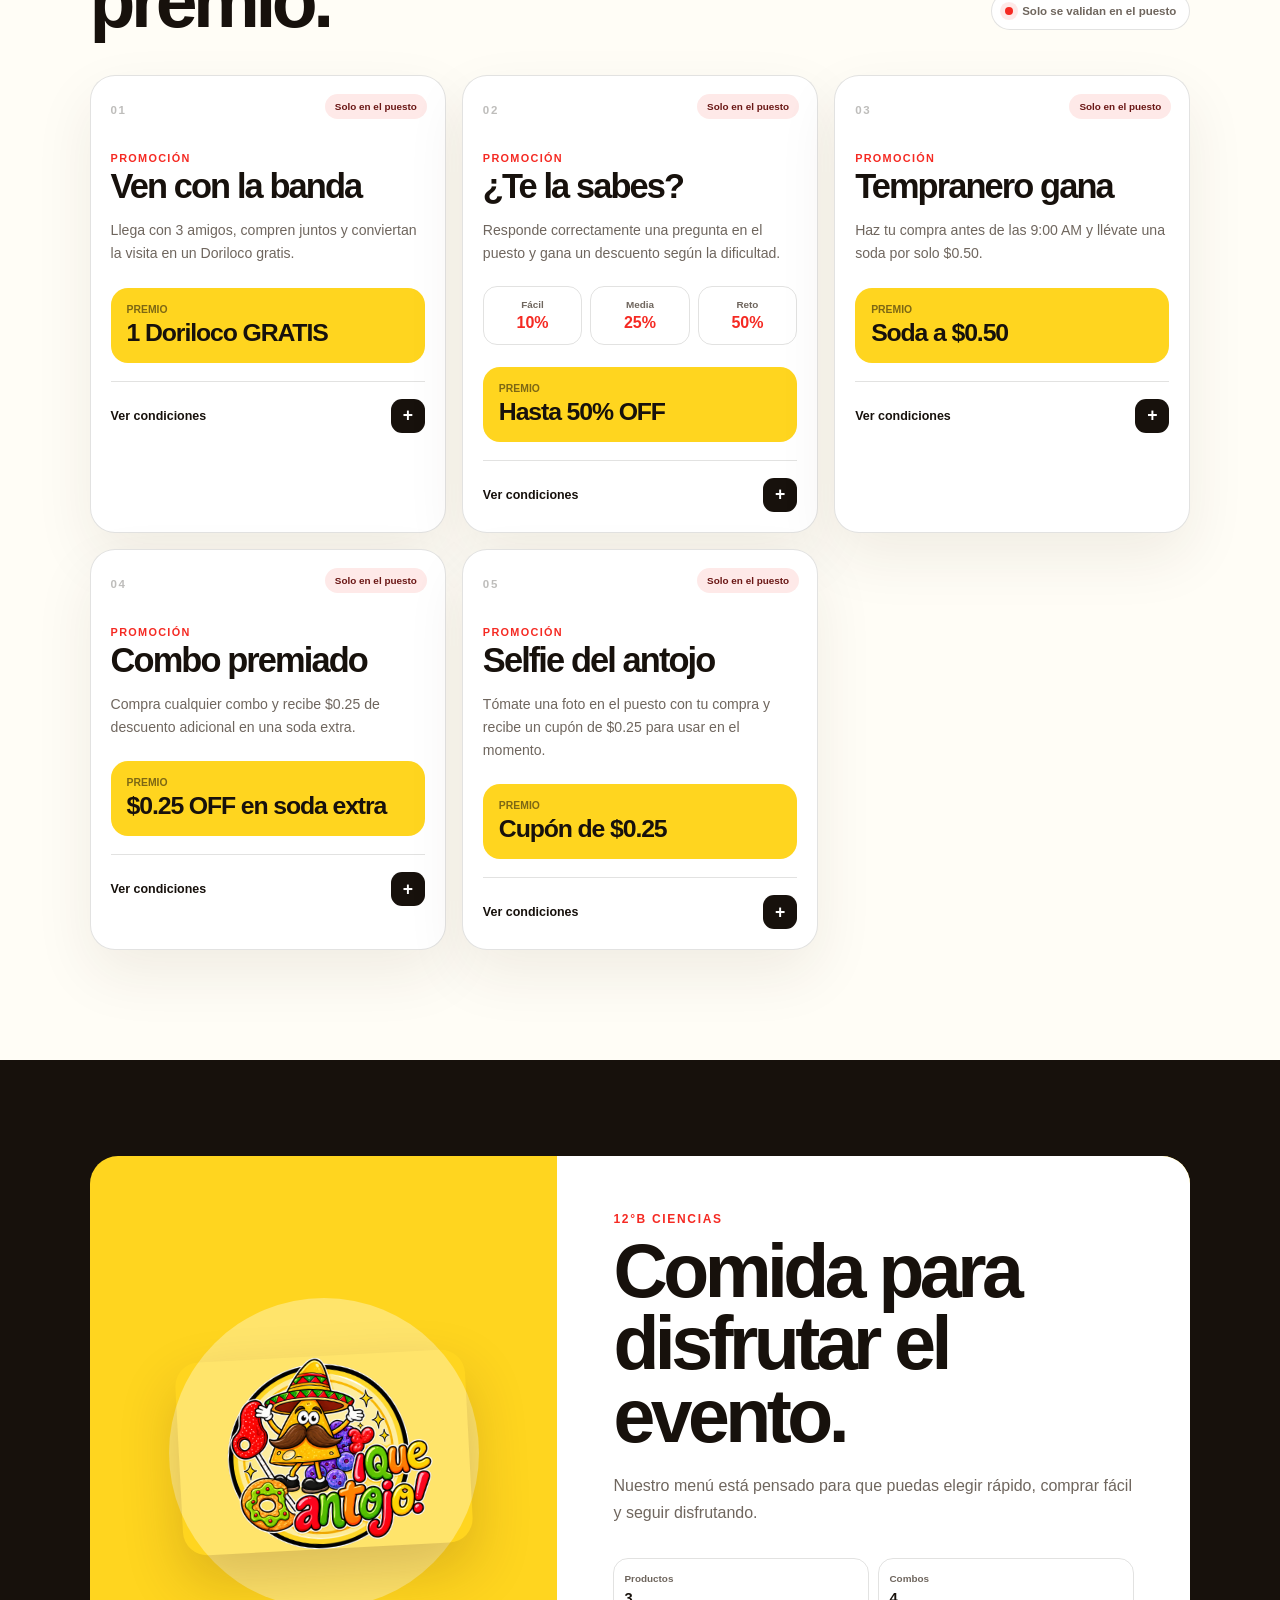
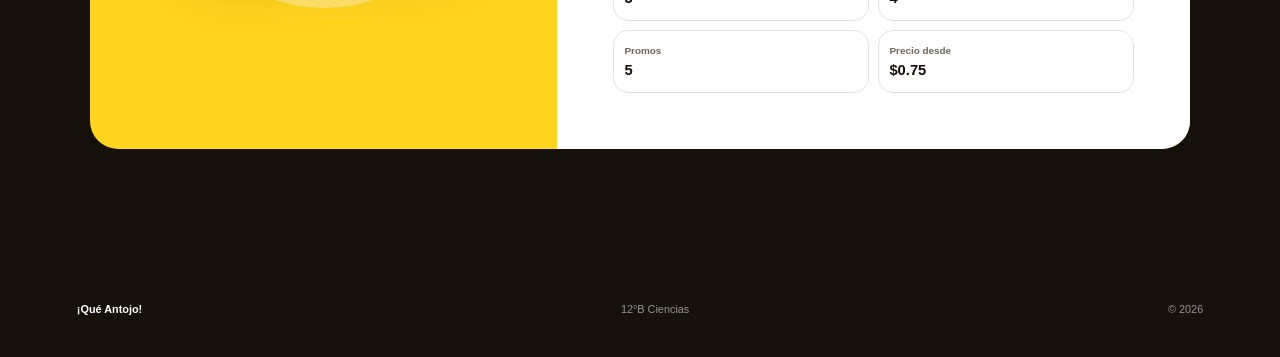
==== commit cfcee279: "Add files via upload" ====
--- a/index.html
+++ b/index.html
@@ -26,6 +26,8 @@
         <nav class="navegacion" id="navegacion">
             <a href="#inicio">Inicio</a>
             <a href="#menu">Menú</a>
+            <a href="#combos">Combos</a>
+            <a href="#promociones">Promos</a>
             <a href="#evento">Evento</a>
         </nav>
     </header>
@@ -50,8 +52,23 @@
                 </h1>
 
                 <p class="hero-texto revelar">
-                    Tres antojos, precios pequeños y cero excusas.
+                    Dorilocos, Nachos, Sodas, combos y promociones para que el antojo se resuelva rápido y rico.
                 </p>
+
+                <div class="hero-resumen revelar">
+                    <div>
+                        <strong>3</strong>
+                        <span>productos</span>
+                    </div>
+                    <div>
+                        <strong>4</strong>
+                        <span>combos</span>
+                    </div>
+                    <div>
+                        <strong>5</strong>
+                        <span>promos</span>
+                    </div>
+                </div>
 
                 <div class="hero-acciones revelar">
                     <a class="boton boton-primario" href="#menu">
@@ -68,15 +85,46 @@
                     <span>Desde</span>
                     <strong>$0.75</strong>
                 </div>
+
+                <div class="hero-combos revelar">
+                    <span>Vista previa</span>
+                    <strong>Combo Antojo · No lo pienses · Pa' los dos</strong>
+                </div>
             </div>
 
             <div class="hero-visual revelar" aria-hidden="true">
                 <div class="hero-disco"></div>
+                <div class="hero-burbuja hero-burbuja-roja"></div>
+                <div class="hero-burbuja hero-burbuja-amarilla"></div>
+                <div class="hero-burbuja hero-burbuja-verde"></div>
+
+                <div class="hero-card hero-card-nachos">
+                    <span>Nachos</span>
+                    <img class="hero-producto-secundario" src="assets/nachos.png" alt="">
+                </div>
+
+                <div class="hero-card hero-card-soda">
+                    <span>Sodas</span>
+                    <img class="hero-producto-secundario hero-soda-mini" src="assets/soda.png" alt="">
+                </div>
+
                 <img class="hero-producto hero-dorilocos" src="assets/dorilocos.png" alt="">
+
+                <div class="hero-combo-tag hero-combo-tag-principal">
+                    <small>Combo favorito</small>
+                    <strong>No lo pienses</strong>
+                    <span>Doriloco + Nachos + Soda</span>
+                </div>
+
+                <div class="hero-combo-tag hero-combo-tag-secundario">
+                    <small>Promos activas</small>
+                    <strong>5 beneficios</strong>
+                </div>
+
                 <img class="hero-logo" src="assets/logo.png" alt="">
                 <span class="hero-sello">
-                    <strong>3</strong>
-                    productos
+                    <strong>4</strong>
+                    combos
                 </span>
             </div>
 
@@ -98,6 +146,52 @@
             </div>
 
             <div class="productos" id="productos"></div>
+        </section>
+
+        <section class="combos-seccion" id="combos">
+            <div class="seccion-cabeza revelar">
+                <div>
+                    <p class="mini-titulo">Combos</p>
+                    <h2>Más antojo. Mejor precio.</h2>
+                </div>
+
+                <p class="seccion-descripcion">
+                    Cuatro formas de pedir más sin pagar el precio completo de cada producto por separado.
+                </p>
+            </div>
+
+            <div class="combos-lista" id="combosLista"></div>
+        </section>
+
+        <section class="promociones-seccion" id="promociones">
+            <div class="promo-cinta" aria-hidden="true">
+                <div class="promo-cinta-pista">
+                    <div class="promo-cinta-grupo">
+                        <span>Promociones válidas únicamente en el puesto</span>
+                        <span>Promociones válidas únicamente en el puesto</span>
+                        <span>Promociones válidas únicamente en el puesto</span>
+                    </div>
+                    <div class="promo-cinta-grupo">
+                        <span>Promociones válidas únicamente en el puesto</span>
+                        <span>Promociones válidas únicamente en el puesto</span>
+                        <span>Promociones válidas únicamente en el puesto</span>
+                    </div>
+                </div>
+            </div>
+
+            <div class="seccion-cabeza revelar">
+                <div>
+                    <p class="mini-titulo">Promociones</p>
+                    <h2>Aquí venir con ganas tiene premio.</h2>
+                </div>
+
+                <div class="promo-validacion">
+                    <span></span>
+                    Solo se validan en el puesto
+                </div>
+            </div>
+
+            <div class="promociones-lista" id="promocionesLista"></div>
         </section>
 
         <section class="evento" id="evento">
@@ -119,12 +213,16 @@
                             <strong>3</strong>
                         </div>
                         <div>
+                            <span>Combos</span>
+                            <strong>4</strong>
+                        </div>
+                        <div>
+                            <span>Promos</span>
+                            <strong>5</strong>
+                        </div>
+                        <div>
                             <span>Precio desde</span>
                             <strong>$0.75</strong>
-                        </div>
-                        <div>
-                            <span>Estado</span>
-                            <strong>Activo</strong>
                         </div>
                     </div>
                 </div>
@@ -157,6 +255,7 @@
 
                 <h3 id="modalNombre"></h3>
                 <p id="modalDescripcion"></p>
+                <div class="modal-disponibilidad" id="modalDisponibilidad" hidden></div>
 
                 <button class="boton boton-primario modal-accion" id="modalAccion" type="button">
                     Lo quiero
@@ -188,6 +287,8 @@
                 <div class="aviso-estado" id="estadoEvento">
                     Preparándonos...
                 </div>
+
+                <div class="aviso-disponibilidad" id="avisoDisponibilidad" hidden></div>
 
                 <div class="aviso-datos">
                     <div class="aviso-dato">
@@ -245,9 +346,13 @@
             <span class="icono">◫</span>
             <span>Menú</span>
         </a>
-        <a href="#evento">
-            <span class="icono">●</span>
-            <span>Evento</span>
+        <a href="#combos">
+            <span class="icono">＋</span>
+            <span>Combos</span>
+        </a>
+        <a href="#promociones">
+            <span class="icono">%</span>
+            <span>Promos</span>
         </a>
     </nav>
 
--- a/styles.css
+++ b/styles.css
@@ -1726,3 +1726,929 @@
         transition-duration: 0.01ms !important;
     }
 }
+
+
+.estado-no-disponible {
+    color: #443d39;
+    background: rgba(242, 238, 230, 0.92);
+}
+
+.modal-disponibilidad,
+.aviso-disponibilidad {
+    margin-top: 16px;
+    padding: 14px 15px;
+    border: 1px solid rgba(23, 17, 12, 0.1);
+    border-radius: 15px;
+    color: #514943;
+    background: #f4efe7;
+    font-size: 0.8rem;
+    font-weight: 800;
+    line-height: 1.55;
+}
+
+.modal-disponibilidad[hidden],
+.aviso-disponibilidad[hidden] {
+    display: none;
+}
+
+.combos-seccion {
+    position: relative;
+    padding: 92px 18px 110px;
+    overflow: hidden;
+    background: var(--tinta);
+}
+
+.combos-seccion .mini-titulo {
+    color: var(--amarillo);
+}
+
+.combos-seccion .seccion-cabeza h2 {
+    color: var(--blanco);
+}
+
+.combos-seccion .seccion-descripcion {
+    color: rgba(255, 255, 255, 0.58);
+}
+
+.combos-lista {
+    display: grid;
+    gap: 16px;
+}
+
+.combo-tarjeta {
+    overflow: hidden;
+    border: 1px solid rgba(255, 255, 255, 0.08);
+    border-radius: 26px;
+    background: #211a15;
+    opacity: 0;
+    transform: translateY(34px);
+    transition:
+        opacity 0.7s ease var(--demora),
+        transform 0.7s cubic-bezier(0.22, 1, 0.36, 1) var(--demora),
+        box-shadow 0.35s ease;
+}
+
+.combo-tarjeta.visible {
+    opacity: 1;
+    transform: translateY(0);
+}
+
+.combo-superior {
+    position: relative;
+    min-height: 280px;
+    overflow: hidden;
+    isolation: isolate;
+}
+
+.combo-rojo .combo-superior {
+    background: var(--rojo);
+}
+
+.combo-amarillo .combo-superior {
+    background: var(--amarillo);
+}
+
+.combo-verde .combo-superior {
+    background: var(--verde);
+}
+
+.combo-negro .combo-superior {
+    background:
+        radial-gradient(circle at 30% 25%, rgba(255, 213, 31, 0.18), transparent 28%),
+        #0d0b09;
+}
+
+.combo-superior::after {
+    content: "";
+    position: absolute;
+    right: -100px;
+    bottom: -150px;
+    z-index: -1;
+    width: 300px;
+    height: 300px;
+    border-radius: 50%;
+    background: rgba(255, 255, 255, 0.13);
+}
+
+.combo-cabecera {
+    position: absolute;
+    top: 15px;
+    right: 15px;
+    left: 15px;
+    z-index: 5;
+    display: flex;
+    align-items: center;
+    justify-content: space-between;
+}
+
+.combo-numero {
+    color: rgba(255, 255, 255, 0.86);
+    font-size: 0.72rem;
+    font-weight: 900;
+    letter-spacing: 0.14em;
+}
+
+.combo-amarillo .combo-numero {
+    color: rgba(23, 17, 12, 0.58);
+}
+
+.combo-imagenes {
+    position: absolute;
+    inset: 34px 12px 0;
+    display: flex;
+    align-items: center;
+    justify-content: center;
+}
+
+.combo-imagenes img {
+    position: relative;
+    z-index: calc(5 - var(--posicion));
+    width: min(47%, 210px);
+    max-height: 215px;
+    object-fit: contain;
+    border-radius: 17px;
+    box-shadow: 0 20px 45px rgba(23, 17, 12, 0.2);
+    transform:
+        translateX(calc((var(--posicion) - 1) * -18px))
+        translateY(calc(var(--posicion) * 7px))
+        rotate(calc((var(--posicion) - 1) * 5deg));
+    transition: transform 0.55s cubic-bezier(0.22, 1, 0.36, 1);
+}
+
+.combo-contenido {
+    padding: 22px 20px 20px;
+    color: var(--blanco);
+}
+
+.combo-etiqueta {
+    color: var(--amarillo);
+    font-size: 0.7rem;
+    font-weight: 900;
+    letter-spacing: 0.12em;
+    text-transform: uppercase;
+}
+
+.combo-contenido h3 {
+    margin-top: 7px;
+    font-size: 1.72rem;
+    font-weight: 900;
+    letter-spacing: -0.045em;
+}
+
+.combo-descripcion {
+    margin-top: 10px;
+    color: rgba(255, 255, 255, 0.58);
+    font-size: 0.86rem;
+    line-height: 1.6;
+}
+
+.combo-precios {
+    margin-top: 22px;
+    padding-top: 18px;
+    display: flex;
+    align-items: end;
+    justify-content: space-between;
+    gap: 18px;
+    border-top: 1px solid rgba(255, 255, 255, 0.09);
+}
+
+.combo-precios > div {
+    display: grid;
+    gap: 4px;
+}
+
+.combo-precios span {
+    color: rgba(255, 255, 255, 0.42);
+    font-size: 0.64rem;
+    font-weight: 800;
+}
+
+.combo-precios del {
+    color: rgba(255, 255, 255, 0.52);
+    font-size: 0.92rem;
+}
+
+.combo-precios strong {
+    color: var(--amarillo);
+    font-size: 1.85rem;
+    letter-spacing: -0.05em;
+}
+
+.combo-ahorro {
+    width: fit-content;
+    margin-top: 12px;
+    padding: 7px 10px;
+    border-radius: 999px;
+    color: #1d4b19;
+    background: #dff1cf;
+    font-size: 0.68rem;
+    font-weight: 900;
+}
+
+.combo-boton {
+    width: 100%;
+    margin-top: 20px;
+    color: var(--tinta);
+    background: var(--amarillo);
+    box-shadow: none;
+}
+
+.combo-boton:disabled {
+    opacity: 0.38;
+    cursor: not-allowed;
+}
+
+.promociones-seccion {
+    position: relative;
+    padding: 118px 18px 110px;
+    overflow: hidden;
+    background: #fffdf6;
+}
+
+.promociones-seccion .seccion-cabeza {
+    margin-top: 20px;
+}
+
+.promo-cinta {
+    position: absolute;
+    top: 0;
+    right: 0;
+    left: 0;
+    height: 42px;
+    overflow: hidden;
+    color: var(--blanco);
+    background: var(--rojo);
+}
+
+.promo-cinta > div {
+    width: max-content;
+    height: 100%;
+    display: flex;
+    align-items: center;
+    gap: 36px;
+    animation: cintaPromos 18s linear infinite;
+}
+
+.promo-cinta span {
+    position: relative;
+    font-size: 0.68rem;
+    font-weight: 900;
+    letter-spacing: 0.08em;
+    text-transform: uppercase;
+}
+
+.promo-cinta span::after {
+    content: "✦";
+    margin-left: 36px;
+    color: var(--amarillo);
+}
+
+.promo-validacion {
+    width: fit-content;
+    min-height: 38px;
+    padding: 0 13px;
+    display: inline-flex;
+    align-items: center;
+    gap: 9px;
+    border: 1px solid var(--borde);
+    border-radius: 999px;
+    color: var(--gris);
+    background: var(--blanco);
+    font-size: 0.72rem;
+    font-weight: 900;
+}
+
+.promo-validacion span {
+    width: 8px;
+    height: 8px;
+    border-radius: 50%;
+    background: var(--rojo);
+    box-shadow: 0 0 0 5px rgba(245, 42, 35, 0.1);
+}
+
+.promociones-lista {
+    display: grid;
+    gap: 16px;
+}
+
+.promocion-tarjeta {
+    overflow: hidden;
+    border: 1px solid var(--borde);
+    border-radius: 25px;
+    background: var(--blanco);
+    box-shadow: 0 24px 60px rgba(70, 37, 13, 0.08);
+    opacity: 0;
+    transform: translateY(34px);
+    transition:
+        opacity 0.7s ease var(--demora),
+        transform 0.7s cubic-bezier(0.22, 1, 0.36, 1) var(--demora);
+}
+
+.promocion-tarjeta.visible {
+    opacity: 1;
+    transform: translateY(0);
+}
+
+.promo-frente {
+    position: relative;
+    padding: 24px 20px 20px;
+}
+
+.promo-numero {
+    color: rgba(23, 17, 12, 0.28);
+    font-size: 0.72rem;
+    font-weight: 900;
+    letter-spacing: 0.14em;
+}
+
+.promo-puesto {
+    position: absolute;
+    top: 18px;
+    right: 18px;
+    padding: 7px 10px;
+    border-radius: 999px;
+    color: #6a1715;
+    background: rgba(245, 42, 35, 0.1);
+    font-size: 0.62rem;
+    font-weight: 900;
+}
+
+.promo-titulo {
+    margin-top: 34px;
+}
+
+.promo-titulo p {
+    color: var(--rojo);
+    font-size: 0.68rem;
+    font-weight: 900;
+    letter-spacing: 0.12em;
+    text-transform: uppercase;
+}
+
+.promo-titulo h3 {
+    margin-top: 6px;
+    font-size: 2.15rem;
+    font-weight: 900;
+    letter-spacing: -0.055em;
+    line-height: 0.96;
+}
+
+.promo-resumen {
+    max-width: 500px;
+    margin-top: 16px;
+    color: var(--gris);
+    font-size: 0.88rem;
+    line-height: 1.65;
+}
+
+.promo-premio {
+    margin-top: 22px;
+    padding: 16px;
+    display: grid;
+    gap: 4px;
+    border-radius: 17px;
+    background: var(--amarillo);
+}
+
+.promo-premio span {
+    color: rgba(23, 17, 12, 0.56);
+    font-size: 0.65rem;
+    font-weight: 900;
+    text-transform: uppercase;
+}
+
+.promo-premio strong {
+    font-size: 1.55rem;
+    letter-spacing: -0.045em;
+}
+
+.promo-niveles {
+    margin-top: 20px;
+    display: grid;
+    grid-template-columns: repeat(3, 1fr);
+    gap: 8px;
+}
+
+.promo-niveles div {
+    padding: 12px 8px;
+    display: grid;
+    gap: 4px;
+    border: 1px solid var(--borde);
+    border-radius: 14px;
+    text-align: center;
+}
+
+.promo-niveles span {
+    color: var(--gris);
+    font-size: 0.62rem;
+    font-weight: 800;
+}
+
+.promo-niveles strong {
+    color: var(--rojo);
+    font-size: 1rem;
+}
+
+.promo-expandir {
+    width: 100%;
+    margin-top: 18px;
+    padding-top: 17px;
+    display: flex;
+    align-items: center;
+    justify-content: space-between;
+    border-top: 1px solid var(--borde);
+    color: var(--tinta);
+    background: transparent;
+    font-size: 0.78rem;
+    font-weight: 900;
+    cursor: pointer;
+}
+
+.promo-mas {
+    width: 34px;
+    height: 34px;
+    display: grid;
+    place-items: center;
+    border-radius: 11px;
+    color: var(--blanco);
+    background: var(--tinta);
+    font-size: 1.1rem;
+}
+
+.promo-condiciones {
+    display: grid;
+    grid-template-rows: 0fr;
+    background: #f5f0e8;
+    transition: grid-template-rows 0.45s cubic-bezier(0.22, 1, 0.36, 1);
+}
+
+.promo-condiciones > div {
+    overflow: hidden;
+}
+
+.promocion-tarjeta.activa .promo-condiciones {
+    grid-template-rows: 1fr;
+}
+
+.promo-condiciones p {
+    padding: 20px 20px 0;
+    color: var(--rojo);
+    font-size: 0.7rem;
+    font-weight: 900;
+    letter-spacing: 0.1em;
+    text-transform: uppercase;
+}
+
+.promo-condiciones ul {
+    padding: 15px 36px 23px;
+    display: grid;
+    gap: 10px;
+    color: #5f554d;
+    font-size: 0.78rem;
+    line-height: 1.55;
+}
+
+.barra-movil {
+    grid-template-columns: repeat(4, 1fr);
+}
+
+@keyframes cintaPromos {
+    to {
+        transform: translateX(-25%);
+    }
+}
+
+@media (min-width: 720px) {
+    .combos-seccion,
+    .promociones-seccion {
+        padding-right: 6vw;
+        padding-left: 6vw;
+    }
+
+    .combos-lista,
+    .promociones-lista {
+        grid-template-columns: repeat(2, minmax(0, 1fr));
+    }
+
+    .combo-superior {
+        min-height: 320px;
+    }
+
+    .combo-imagenes img {
+        max-height: 250px;
+    }
+
+    .promo-validacion {
+        margin-bottom: 7px;
+    }
+}
+
+@media (min-width: 1120px) {
+    .combos-seccion,
+    .promociones-seccion {
+        padding-right: 7vw;
+        padding-left: 7vw;
+    }
+
+    .combos-lista {
+        grid-template-columns: repeat(4, minmax(0, 1fr));
+    }
+
+    .combo-superior {
+        min-height: 300px;
+    }
+
+    .combo-imagenes img {
+        width: 48%;
+        max-height: 220px;
+    }
+
+    .combo-tarjeta:hover {
+        box-shadow: 0 30px 70px rgba(0, 0, 0, 0.26);
+    }
+
+    .combo-tarjeta:hover .combo-imagenes img {
+        transform:
+            translateX(calc((var(--posicion) - 1) * -14px))
+            translateY(calc(var(--posicion) * 2px - 6px))
+            rotate(calc((var(--posicion) - 1) * 2deg))
+            scale(1.04);
+    }
+}
+
+
+.hero {
+    gap: 18px;
+}
+
+.hero-resumen {
+    margin-top: 22px;
+    display: grid;
+    grid-template-columns: repeat(3, minmax(0, 1fr));
+    gap: 10px;
+}
+
+.hero-resumen div {
+    min-width: 0;
+    padding: 12px 12px 11px;
+    border: 1px solid rgba(23, 17, 12, 0.08);
+    border-radius: 18px;
+    background: rgba(255, 255, 255, 0.58);
+    backdrop-filter: blur(8px);
+    box-shadow: 0 10px 26px rgba(70, 37, 13, 0.06);
+}
+
+.hero-resumen strong {
+    display: block;
+    font-size: 1.05rem;
+    font-weight: 900;
+}
+
+.hero-resumen span {
+    display: block;
+    margin-top: 4px;
+    color: var(--gris);
+    font-size: 0.68rem;
+    font-weight: 800;
+    text-transform: uppercase;
+    letter-spacing: 0.06em;
+}
+
+.hero-combos {
+    margin-top: 16px;
+    display: grid;
+    gap: 4px;
+}
+
+.hero-combos span {
+    color: var(--rojo);
+    font-size: 0.68rem;
+    font-weight: 900;
+    letter-spacing: 0.12em;
+    text-transform: uppercase;
+}
+
+.hero-combos strong {
+    max-width: 420px;
+    font-size: 0.88rem;
+    line-height: 1.5;
+}
+
+.hero-visual {
+    min-height: 500px;
+    margin-top: 10px;
+}
+
+.hero-disco {
+    width: 320px;
+    height: 320px;
+}
+
+.hero-burbuja {
+    position: absolute;
+    border-radius: 50%;
+    opacity: 0.55;
+    filter: blur(0.3px);
+}
+
+.hero-burbuja-roja {
+    top: 30px;
+    right: 18px;
+    width: 68px;
+    height: 68px;
+    background: rgba(245, 42, 35, 0.22);
+}
+
+.hero-burbuja-amarilla {
+    left: 8px;
+    bottom: 88px;
+    width: 78px;
+    height: 78px;
+    background: rgba(255, 213, 31, 0.34);
+}
+
+.hero-burbuja-verde {
+    right: 60px;
+    bottom: 32px;
+    width: 52px;
+    height: 52px;
+    background: rgba(115, 183, 43, 0.22);
+}
+
+.hero-card {
+    position: absolute;
+    z-index: 3;
+    width: 132px;
+    height: 142px;
+    padding: 10px 10px 0;
+    overflow: hidden;
+    border: 1px solid rgba(23, 17, 12, 0.08);
+    border-radius: 22px;
+    background: rgba(255, 255, 255, 0.78);
+    backdrop-filter: blur(14px);
+    box-shadow: 0 18px 45px rgba(70, 37, 13, 0.12);
+}
+
+.hero-card span {
+    display: inline-flex;
+    min-height: 24px;
+    padding: 0 10px;
+    align-items: center;
+    border-radius: 999px;
+    background: rgba(23, 17, 12, 0.06);
+    font-size: 0.68rem;
+    font-weight: 900;
+}
+
+.hero-card-nachos {
+    left: 2px;
+    bottom: 58px;
+    transform: rotate(-8deg);
+}
+
+.hero-card-soda {
+    top: 18px;
+    right: 6px;
+    transform: rotate(8deg);
+}
+
+.hero-producto-secundario {
+    width: 112%;
+    max-width: none;
+    margin: 12px auto 0;
+    object-fit: contain;
+}
+
+.hero-soda-mini {
+    width: 78%;
+    margin-top: 8px;
+}
+
+.hero-producto {
+    width: min(73vw, 332px);
+    z-index: 4;
+}
+
+.hero-dorilocos {
+    left: 50%;
+    top: 49%;
+    transform: translate(-50%, -45%) rotate(-3deg);
+}
+
+.hero-combo-tag {
+    position: absolute;
+    z-index: 5;
+    padding: 12px 14px;
+    border-radius: 20px;
+    color: var(--tinta);
+    background: rgba(255, 248, 233, 0.94);
+    box-shadow: 0 16px 40px rgba(70, 37, 13, 0.14);
+    backdrop-filter: blur(10px);
+}
+
+.hero-combo-tag small {
+    display: block;
+    color: var(--rojo);
+    font-size: 0.62rem;
+    font-weight: 900;
+    letter-spacing: 0.12em;
+    text-transform: uppercase;
+}
+
+.hero-combo-tag strong {
+    display: block;
+    margin-top: 4px;
+    font-size: 0.94rem;
+    font-weight: 900;
+}
+
+.hero-combo-tag span {
+    display: block;
+    margin-top: 3px;
+    color: var(--gris);
+    font-size: 0.72rem;
+    line-height: 1.35;
+}
+
+.hero-combo-tag-principal {
+    left: 10px;
+    bottom: 4px;
+    max-width: 176px;
+}
+
+.hero-combo-tag-secundario {
+    right: 12px;
+    bottom: 100px;
+    max-width: 118px;
+    padding: 10px 12px;
+}
+
+.hero-logo {
+    width: 96px;
+    height: 96px;
+    right: 6px;
+    bottom: 136px;
+}
+
+.hero-sello {
+    top: 8px;
+    left: 12px;
+    width: 76px;
+    height: 76px;
+}
+
+.promociones-seccion {
+    padding-top: 104px;
+}
+
+.promo-cinta {
+    display: flex;
+    align-items: center;
+    white-space: nowrap;
+}
+
+.promo-cinta-pista {
+    min-width: 200%;
+    display: flex;
+    align-items: center;
+    flex-shrink: 0;
+    animation: cintaPromos 18s linear infinite;
+}
+
+.promo-cinta-grupo {
+    display: flex;
+    align-items: center;
+    gap: 28px;
+    min-width: 100%;
+    padding-right: 28px;
+}
+
+.promo-cinta-grupo span {
+    position: relative;
+    flex: 0 0 auto;
+    font-size: 0.66rem;
+    font-weight: 900;
+    letter-spacing: 0.08em;
+    text-transform: uppercase;
+}
+
+.promo-cinta-grupo span::after {
+    content: "✦";
+    margin-left: 28px;
+    color: var(--amarillo);
+}
+
+.promo-cinta > div,
+.promo-cinta span,
+.promo-cinta span::after {
+    animation: none;
+}
+
+.evento-datos {
+    grid-template-columns: repeat(2, 1fr);
+}
+
+@keyframes cintaPromos {
+    from {
+        transform: translateX(0);
+    }
+    to {
+        transform: translateX(-50%);
+    }
+}
+
+@media (min-width: 720px) {
+    .hero {
+        gap: 5vw;
+    }
+
+    .hero-resumen {
+        max-width: 420px;
+    }
+
+    .hero-visual {
+        min-height: 640px;
+    }
+
+    .hero-disco {
+        width: min(41vw, 520px);
+        height: min(41vw, 520px);
+    }
+
+    .hero-card {
+        width: 180px;
+        height: 188px;
+    }
+
+    .hero-card-nachos {
+        left: 1%;
+        bottom: 10%;
+    }
+
+    .hero-card-soda {
+        top: 7%;
+        right: 4%;
+    }
+
+    .hero-producto {
+        width: min(36vw, 450px);
+    }
+
+    .hero-combo-tag-principal {
+        left: 2%;
+        bottom: 2%;
+        max-width: 220px;
+    }
+
+    .hero-combo-tag-secundario {
+        right: 6%;
+        bottom: 16%;
+        max-width: 140px;
+    }
+
+    .hero-logo {
+        right: 7%;
+        bottom: 3%;
+        width: 128px;
+        height: 128px;
+    }
+
+    .hero-sello {
+        top: 11%;
+        left: 5%;
+        width: 92px;
+        height: 92px;
+    }
+
+    .promociones-lista {
+        grid-template-columns: repeat(2, minmax(0, 1fr));
+    }
+}
+
+@media (min-width: 1120px) {
+    .hero-combo-tag-principal {
+        left: 6%;
+    }
+
+    .hero-combo-tag-secundario {
+        right: 8%;
+        bottom: 12%;
+    }
+
+    .promociones-lista {
+        grid-template-columns: repeat(3, minmax(0, 1fr));
+    }
+}
+
+.hero-dorilocos {
+    animation: heroFlotar 5.5s ease-in-out infinite;
+}
+
+@keyframes heroFlotar {
+    0%, 100% {
+        transform: translate(-50%, -45%) rotate(-3deg);
+    }
+    50% {
+        transform: translate(-50%, calc(-45% - 10px)) rotate(-1deg);
+    }
+}
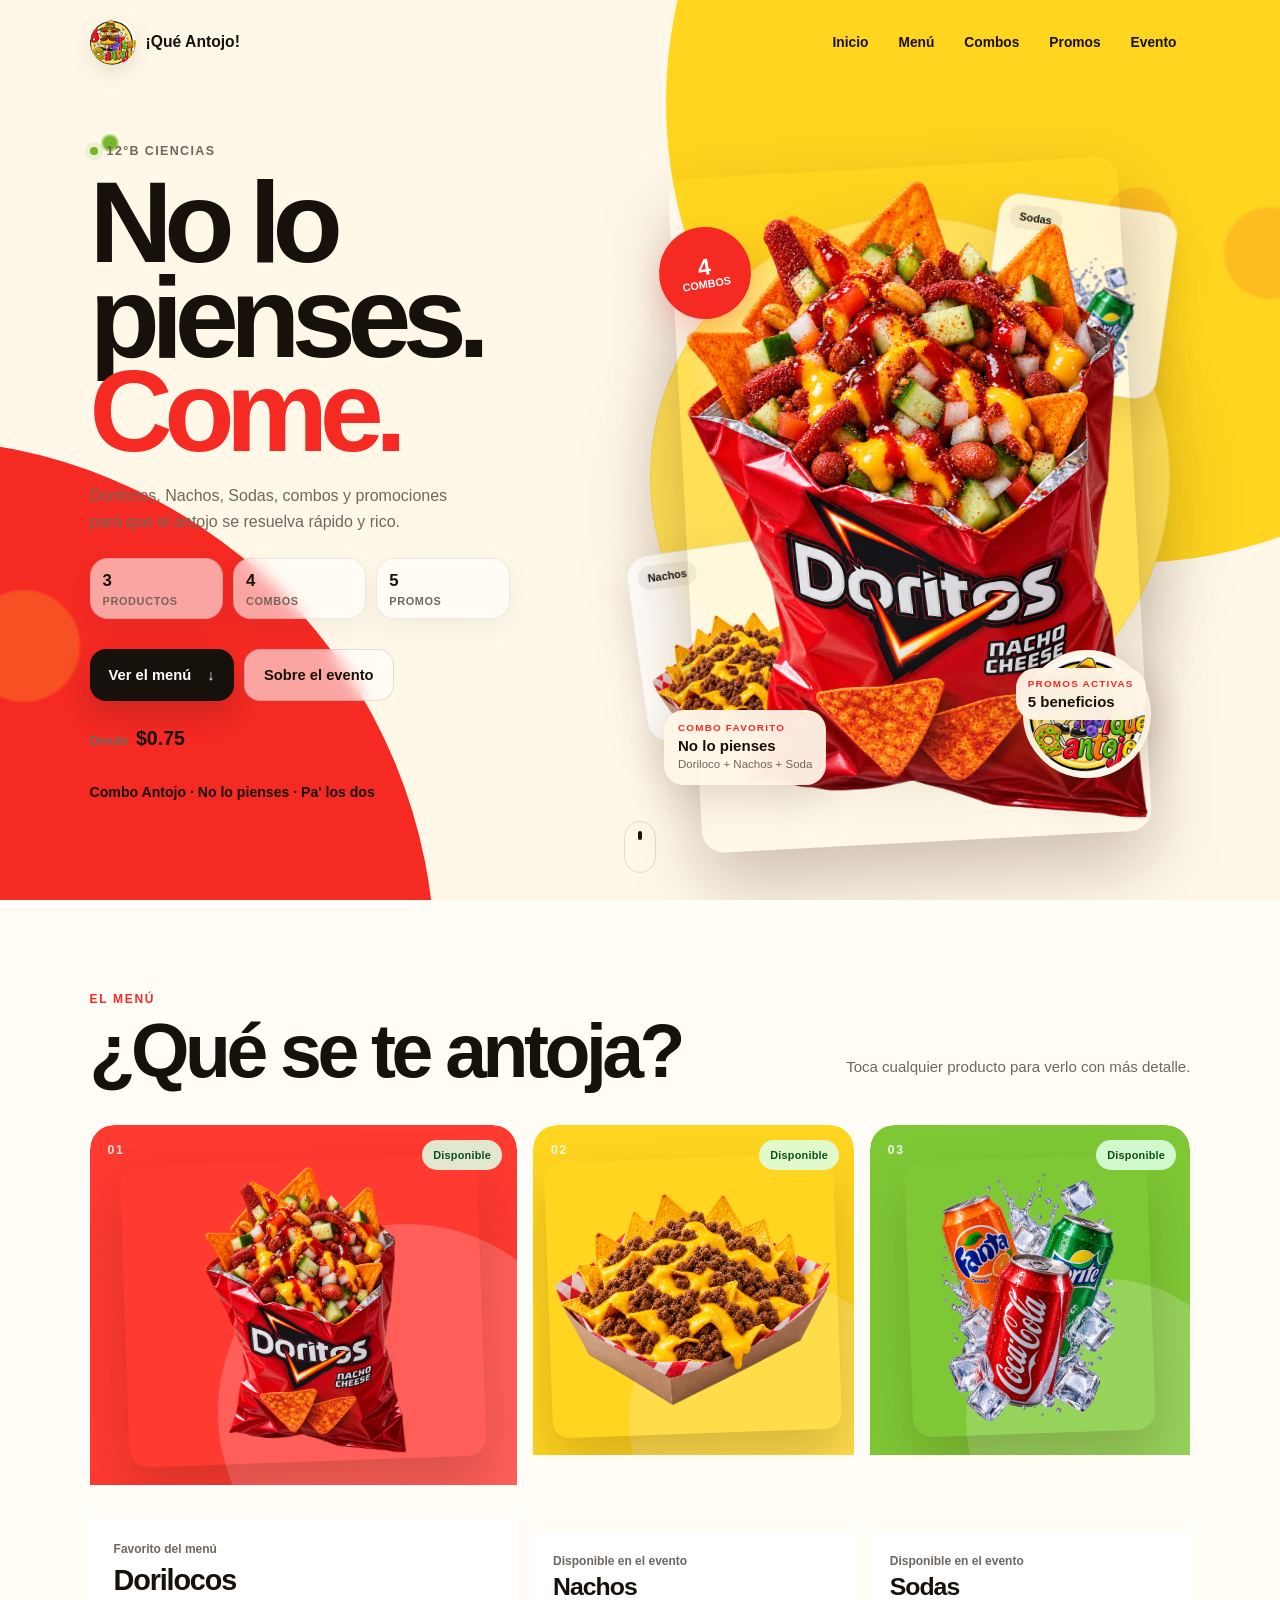
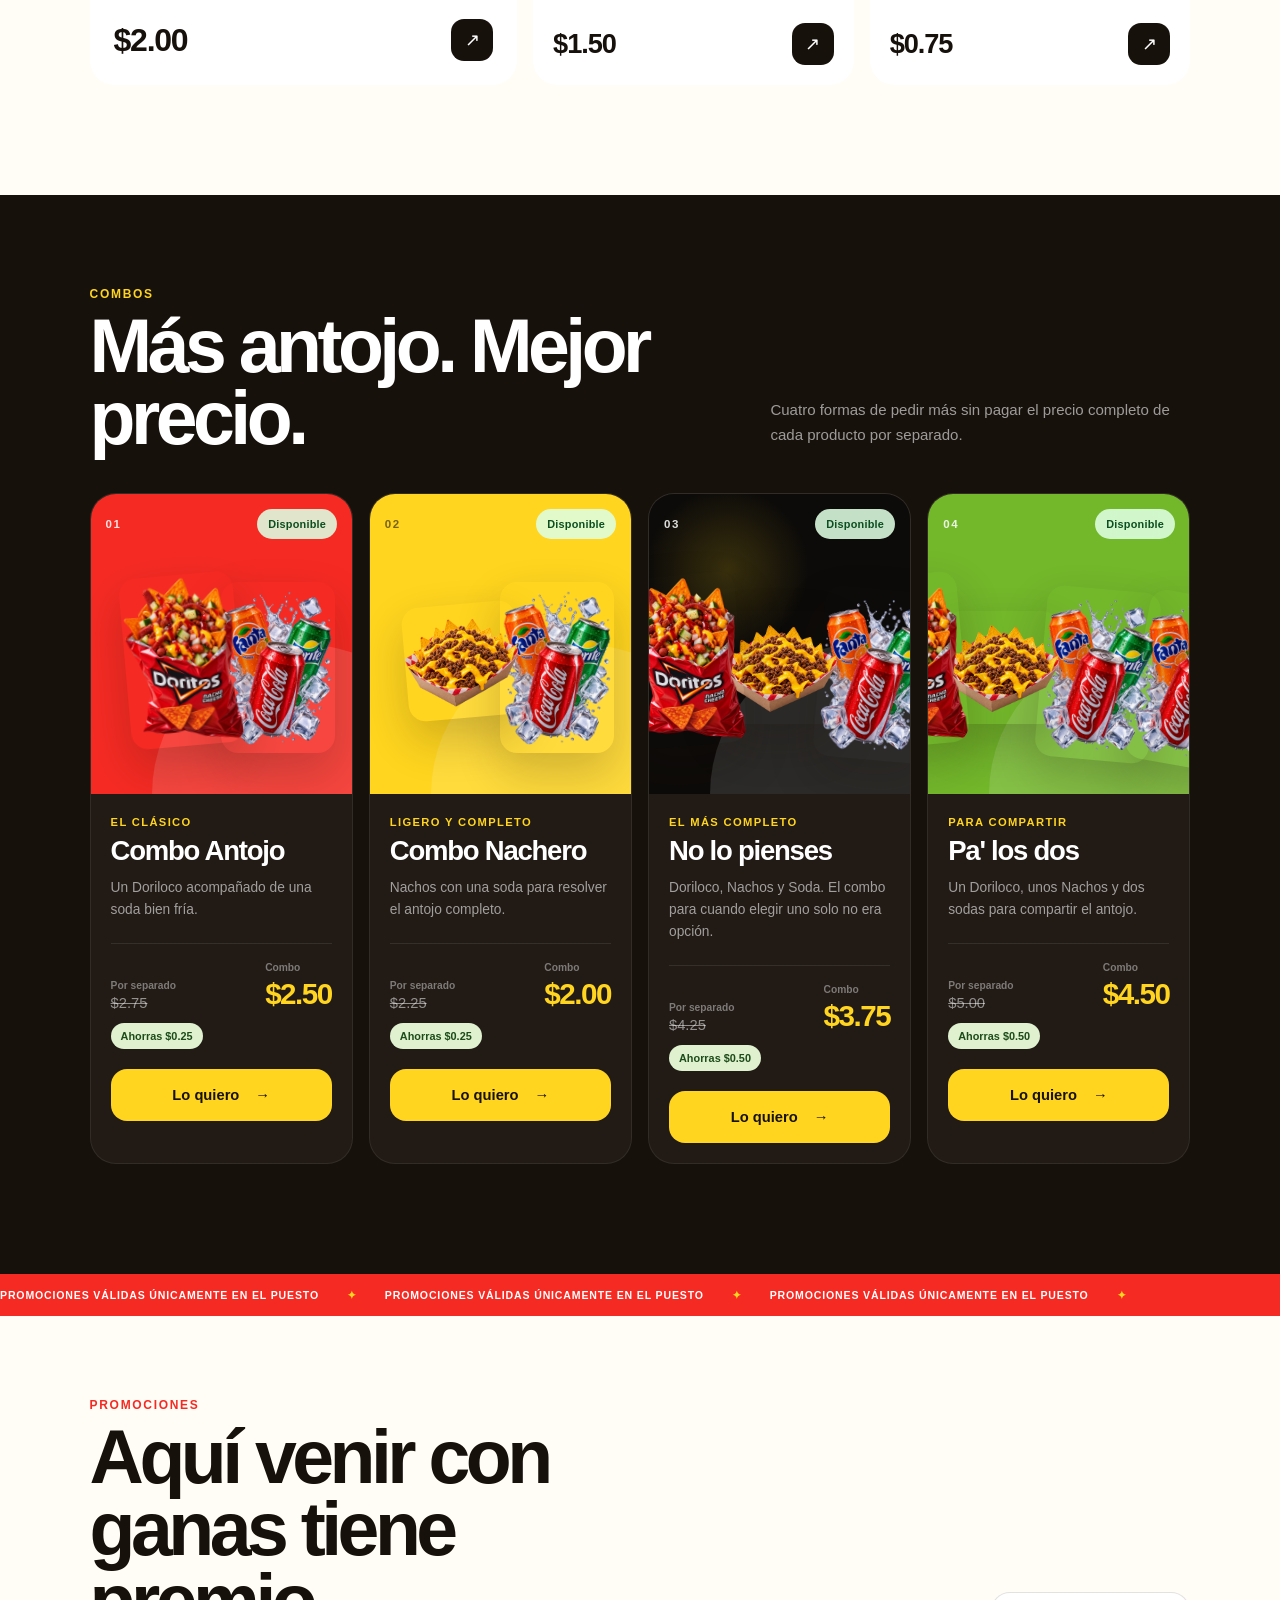
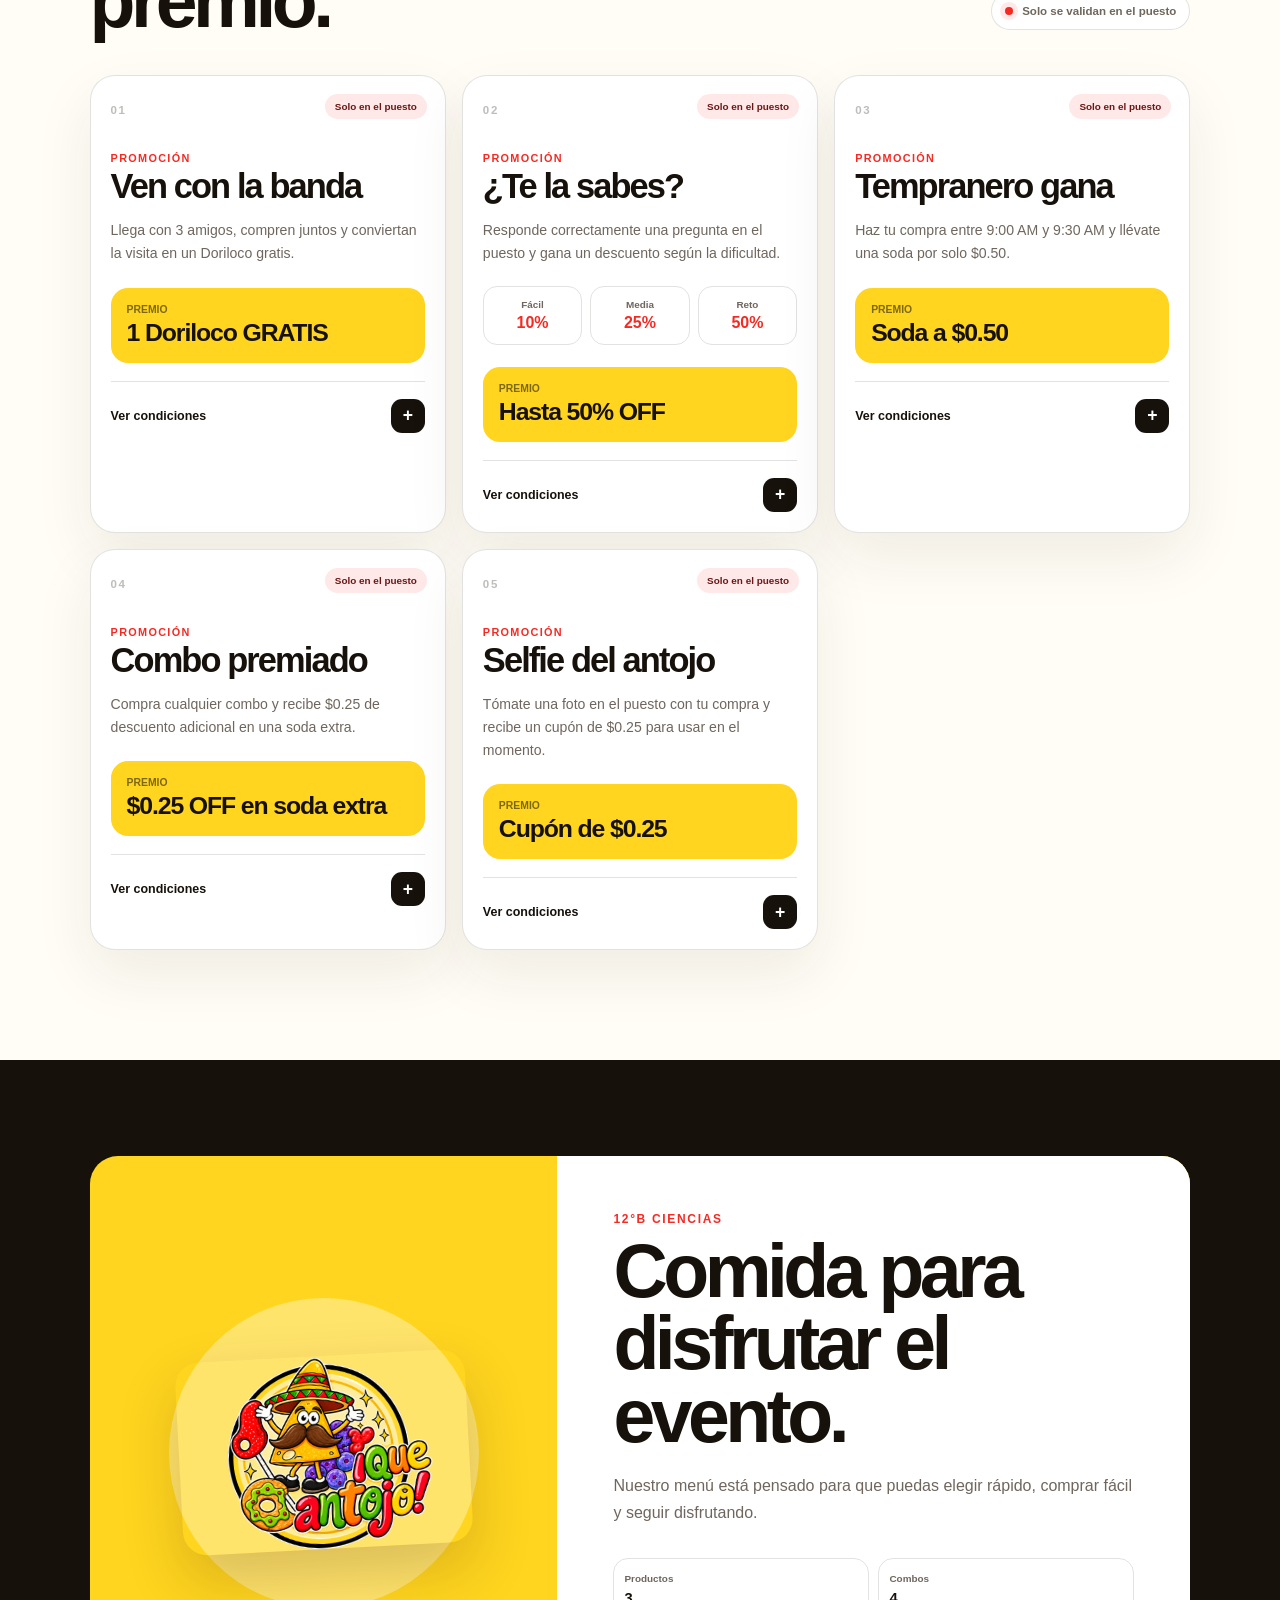
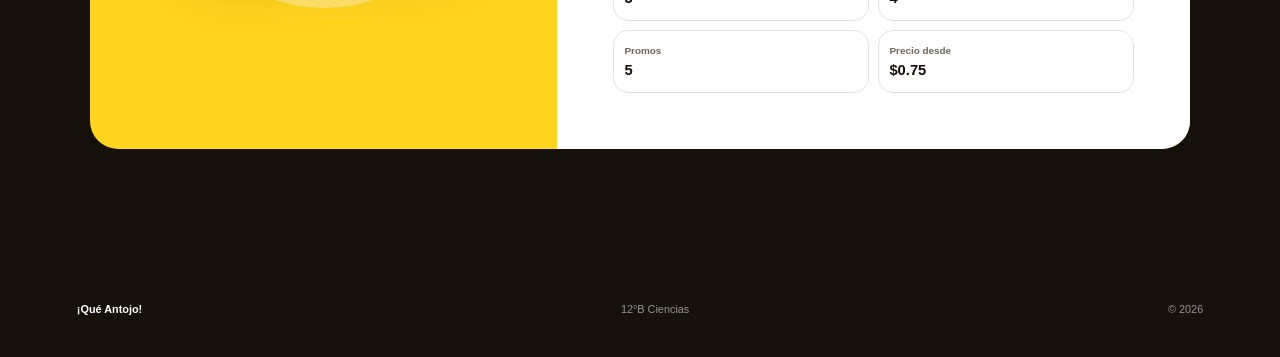
==== commit dc66a11d: "Add files via upload" ====
--- a/index.html
+++ b/index.html
@@ -265,76 +265,124 @@
         </article>
     </div>
 
-    <div class="aviso-compra" id="avisoCompra" aria-hidden="true">
-        <button class="aviso-fondo" id="avisoFondo" aria-label="Cerrar"></button>
-
-        <article class="aviso-panel" role="dialog" aria-modal="true" aria-labelledby="avisoTitulo">
-            <button class="aviso-cerrar" id="avisoCerrar" aria-label="Cerrar">×</button>
-
-            <div class="aviso-superior">
-                <span class="aviso-fecha">Viernes 14 · Agosto</span>
-
-                <div class="aviso-icono">!</div>
-
-                <h2 id="avisoTitulo">No lo dejes para las 12.</h2>
-
-                <p id="avisoProducto">
-                    Tu antojo te estará esperando.
-                </p>
-            </div>
-
-            <div class="aviso-contenido">
-                <div class="aviso-estado" id="estadoEvento">
-                    Preparándonos...
-                </div>
-
-                <div class="aviso-disponibilidad" id="avisoDisponibilidad" hidden></div>
-
-                <div class="aviso-datos">
-                    <div class="aviso-dato">
-                        <span>Día</span>
-                        <strong>14 de agosto</strong>
-                    </div>
-
-                    <div class="aviso-dato">
-                        <span>Horario</span>
-                        <strong>8:00 AM — 12:00 PM</strong>
-                    </div>
-
-                    <div class="aviso-dato aviso-dato-grande">
-                        <span>Ubicación</span>
-                        <strong>Gimnasio · al lado de los vestidores</strong>
-                    </div>
-                </div>
-
-                <div class="aviso-mensaje">
-                    <span>⚡</span>
-
-                    <p>
-                        Ven temprano. El inventario no es infinito y queremos
-                        que tu antojo termine en comida, no en tragedia.
-                    </p>
-                </div>
-
-                <div class="aviso-extra">
-                    <p>
-                        <strong>La propina está oficialmente aceptada.</strong>
-                        Nadie te va a detener.
-                    </p>
-
-                    <p>
-                        ¿Cómo sabrás cuál es el puesto?
-                        Busca el logo de <strong>¡Qué Antojo!</strong>…
-                        o a las bellezas que te van a recibir.
-                    </p>
-                </div>
-
-                <button class="boton aviso-boton" id="avisoEntendido" type="button">
-                    Entendido, voy por el mío
+    <div class="delivery" id="delivery" aria-hidden="true">
+        <button class="delivery-fondo" id="deliveryFondo" aria-label="Cerrar"></button>
+
+        <section class="delivery-panel" role="dialog" aria-modal="true" aria-labelledby="deliveryTitulo">
+            <button class="delivery-cerrar" id="deliveryCerrar" aria-label="Cerrar">×</button>
+
+            <div class="delivery-cabecera">
+                <span class="delivery-etiqueta">Delivery · Online</span>
+                <h2 id="deliveryTitulo">Te lo llevamos.</h2>
+                <p id="deliverySubtitulo">Dinos dónde estás y qué quieres pedir.</p>
+            </div>
+
+            <form class="delivery-formulario" id="deliveryFormulario">
+                <div class="delivery-aviso">
+                    <span>●</span>
+                    Mantén esta página abierta para ver el progreso. Si recargas, intentaremos recuperar tu pedido.
+                </div>
+
+                <div class="delivery-campos">
+                    <label>
+                        <span>Nombre</span>
+                        <input id="pedidoNombre" name="nombre" type="text" autocomplete="name" maxlength="60" required placeholder="Tu nombre">
+                    </label>
+
+                    <label>
+                        <span>Salón</span>
+                        <input id="pedidoSalon" name="salon" type="text" maxlength="30" required placeholder="Ej. 12°B">
+                    </label>
+
+                    <label class="delivery-campo-completo">
+                        <span>Bachiller</span>
+                        <input id="pedidoBachiller" name="bachiller" type="text" maxlength="60" required placeholder="Ej. Ciencias">
+                    </label>
+
+                    <label class="delivery-campo-completo">
+                        <span>Detalles del pedido <small>Opcional</small></span>
+                        <textarea id="pedidoNota" name="nota" maxlength="180" rows="3" placeholder="Ej. 1 Sprite, Doriloco sin salsa picante..."></textarea>
+                    </label>
+                </div>
+
+                <div class="delivery-bloque">
+                    <div class="delivery-bloque-titulo">
+                        <div>
+                            <span>Tu pedido</span>
+                            <strong>Elige las cantidades</strong>
+                        </div>
+                        <span class="delivery-total" id="deliveryTotal">$0.00</span>
+                    </div>
+
+                    <div class="delivery-productos" id="deliveryProductos"></div>
+                </div>
+
+                <fieldset class="delivery-pago">
+                    <legend>Método de pago</legend>
+
+                    <label>
+                        <input type="radio" name="pago" value="Efectivo" checked>
+                        <span class="delivery-pago-icono">$</span>
+                        <span>
+                            <strong>Efectivo</strong>
+                            <small>Paga al recibir</small>
+                        </span>
+                    </label>
+
+                    <label>
+                        <input type="radio" name="pago" value="Yappy">
+                        <span class="delivery-pago-icono">Y</span>
+                        <span>
+                            <strong>Yappy</strong>
+                            <small>Ten listo el comprobante</small>
+                        </span>
+                    </label>
+                </fieldset>
+
+                <button class="boton delivery-enviar" id="deliveryEnviar" type="submit">
+                    Enviar pedido
                     <span>→</span>
                 </button>
-            </div>
-        </article>
+            </form>
+
+            <div class="delivery-seguimiento" id="deliverySeguimiento" hidden>
+                <div class="seguimiento-superior">
+                    <div>
+                        <span class="seguimiento-mini">Pedido</span>
+                        <strong id="seguimientoCodigo">QA-0000</strong>
+                    </div>
+                    <span class="seguimiento-estado" id="seguimientoEstado">Enviado</span>
+                </div>
+
+                <div class="seguimiento-espera" id="seguimientoEspera">
+                    <span class="seguimiento-pulso"></span>
+                    <div>
+                        <strong>No cierres esta página.</strong>
+                        <p>El staff verá tu pedido y aquí aparecerán los cambios automáticamente.</p>
+                    </div>
+                </div>
+
+                <div class="seguimiento-conexion" id="seguimientoConexion">
+                    <span></span>
+                    <strong>Conectando con el puesto…</strong>
+                </div>
+
+                <div class="seguimiento-ruta" id="seguimientoRuta"></div>
+
+                <div class="seguimiento-repartidor" id="seguimientoRepartidor">
+                    <span>Repartidor</span>
+                    <strong>Esperando asignación…</strong>
+                </div>
+
+                <div class="seguimiento-resumen" id="seguimientoResumen"></div>
+
+                <div class="seguimiento-final" id="seguimientoFinal" hidden></div>
+
+                <button class="boton delivery-finalizar" id="deliveryFinalizar" type="button" hidden>
+                    Cerrar seguimiento
+                </button>
+            </div>
+        </section>
     </div>
 
     <nav class="barra-movil" aria-label="Navegación rápida">
@@ -356,7 +404,10 @@
         </a>
     </nav>
 
+    <script src="https://cdn.jsdelivr.net/npm/@supabase/supabase-js@2.112.3/dist/umd/supabase.js"></script>
+    <script src="supabase-config.js"></script>
     <script src="productos.js"></script>
+    <script src="pedidos-store.js"></script>
     <script src="script.js"></script>
 </body>
 </html>
--- a/styles.css
+++ b/styles.css
@@ -2652,3 +2652,660 @@
         transform: translate(-50%, calc(-45% - 10px)) rotate(-1deg);
     }
 }
+
+
+.delivery {
+    position: fixed;
+    inset: 0;
+    z-index: 320;
+    display: grid;
+    align-items: end;
+    visibility: hidden;
+    opacity: 0;
+    transition: opacity 0.35s ease, visibility 0.35s ease;
+}
+
+.delivery.activo {
+    visibility: visible;
+    opacity: 1;
+}
+
+.delivery-fondo {
+    position: absolute;
+    inset: 0;
+    background: rgba(23, 17, 12, 0.7);
+    backdrop-filter: blur(12px);
+}
+
+.delivery-panel {
+    position: relative;
+    z-index: 2;
+    width: 100%;
+    max-height: 96svh;
+    overflow-y: auto;
+    border-radius: 30px 30px 0 0;
+    background: #fffdf6;
+    box-shadow: 0 -30px 90px rgba(23, 17, 12, 0.28);
+    transform: translateY(104%);
+    transition: transform 0.55s cubic-bezier(0.22, 1, 0.36, 1);
+}
+
+.delivery.activo .delivery-panel {
+    transform: translateY(0);
+}
+
+.delivery-cerrar {
+    position: absolute;
+    top: 14px;
+    right: 14px;
+    z-index: 5;
+    width: 44px;
+    height: 44px;
+    border-radius: 14px;
+    background: rgba(255,255,255,0.9);
+    box-shadow: 0 8px 22px rgba(23,17,12,0.12);
+    font-size: 1.5rem;
+}
+
+.delivery-cabecera {
+    padding: 58px 20px 28px;
+    overflow: hidden;
+    color: var(--blanco);
+    background:
+        radial-gradient(circle at 85% 20%, rgba(255, 213, 31, 0.25), transparent 28%),
+        var(--tinta);
+}
+
+.delivery-etiqueta {
+    color: var(--amarillo);
+    font-size: 0.7rem;
+    font-weight: 900;
+    letter-spacing: 0.12em;
+    text-transform: uppercase;
+}
+
+.delivery-cabecera h2 {
+    max-width: 520px;
+    margin-top: 10px;
+    font-size: clamp(3rem, 13vw, 5.4rem);
+    line-height: 0.9;
+    letter-spacing: -0.06em;
+}
+
+.delivery-cabecera p {
+    max-width: 440px;
+    margin-top: 15px;
+    color: rgba(255,255,255,0.62);
+    line-height: 1.6;
+}
+
+.delivery-formulario,
+.delivery-seguimiento {
+    padding: 22px 18px calc(30px + env(safe-area-inset-bottom));
+}
+
+.delivery-aviso {
+    padding: 14px 15px;
+    display: flex;
+    gap: 10px;
+    align-items: flex-start;
+    border-radius: 16px;
+    color: #5e4600;
+    background: #fff1b8;
+    font-size: 0.8rem;
+    font-weight: 800;
+    line-height: 1.5;
+}
+
+.delivery-aviso span {
+    color: var(--rojo);
+}
+
+.delivery-campos {
+    margin-top: 18px;
+    display: grid;
+    gap: 12px;
+}
+
+.delivery-campos label,
+.staff-repartidor-form label {
+    display: grid;
+    gap: 7px;
+}
+
+.delivery-campos label > span,
+.staff-repartidor-form label > span {
+    color: var(--gris);
+    font-size: 0.7rem;
+    font-weight: 900;
+    letter-spacing: 0.05em;
+    text-transform: uppercase;
+}
+
+.delivery-campos input,
+.staff-repartidor-form input {
+    width: 100%;
+    height: 52px;
+    padding: 0 15px;
+    border: 1px solid var(--borde);
+    border-radius: 15px;
+    outline: none;
+    color: var(--tinta);
+    background: var(--blanco);
+    font: inherit;
+}
+
+.delivery-campos input:focus,
+.staff-repartidor-form input:focus {
+    border-color: rgba(245,42,35,0.5);
+    box-shadow: 0 0 0 4px rgba(245,42,35,0.08);
+}
+
+.delivery-bloque {
+    margin-top: 26px;
+}
+
+.delivery-bloque-titulo {
+    display: flex;
+    align-items: end;
+    justify-content: space-between;
+    gap: 14px;
+}
+
+.delivery-bloque-titulo > div {
+    display: grid;
+    gap: 4px;
+}
+
+.delivery-bloque-titulo span {
+    color: var(--rojo);
+    font-size: 0.68rem;
+    font-weight: 900;
+    text-transform: uppercase;
+    letter-spacing: 0.1em;
+}
+
+.delivery-bloque-titulo strong {
+    font-size: 1.35rem;
+}
+
+.delivery-total {
+    color: var(--tinta) !important;
+    font-size: 1.55rem !important;
+    letter-spacing: -0.04em !important;
+}
+
+.delivery-productos {
+    margin-top: 14px;
+    display: grid;
+    gap: 9px;
+}
+
+.delivery-producto {
+    min-height: 82px;
+    padding: 10px;
+    display: grid;
+    grid-template-columns: 64px minmax(0, 1fr) auto;
+    align-items: center;
+    gap: 12px;
+    border: 1px solid var(--borde);
+    border-radius: 18px;
+    background: var(--blanco);
+}
+
+.delivery-producto img {
+    width: 64px;
+    height: 64px;
+    object-fit: contain;
+    border-radius: 12px;
+    background: #f7f1e5;
+}
+
+.delivery-producto > div:nth-child(2) {
+    min-width: 0;
+    display: grid;
+    gap: 2px;
+}
+
+.delivery-producto > div:nth-child(2) span {
+    color: var(--gris);
+    font-size: 0.62rem;
+    font-weight: 800;
+}
+
+.delivery-producto > div:nth-child(2) strong {
+    overflow: hidden;
+    white-space: nowrap;
+    text-overflow: ellipsis;
+    font-size: 0.88rem;
+}
+
+.delivery-producto > div:nth-child(2) small {
+    color: var(--rojo);
+    font-weight: 900;
+}
+
+.delivery-cantidad {
+    display: grid;
+    grid-template-columns: 34px 26px 34px;
+    align-items: center;
+    text-align: center;
+}
+
+.delivery-cantidad button {
+    width: 34px;
+    height: 34px;
+    border-radius: 11px;
+    background: var(--tinta);
+    color: var(--blanco);
+    font-size: 1.05rem;
+}
+
+.delivery-cantidad button:disabled {
+    opacity: 0.3;
+}
+
+.delivery-cantidad span {
+    font-weight: 900;
+}
+
+.delivery-producto-agotado {
+    opacity: 0.45;
+}
+
+.delivery-pago {
+    margin-top: 26px;
+    padding: 0;
+    display: grid;
+    grid-template-columns: 1fr 1fr;
+    gap: 10px;
+    border: 0;
+}
+
+.delivery-pago legend {
+    grid-column: 1 / -1;
+    margin-bottom: 10px;
+    font-size: 1rem;
+    font-weight: 900;
+}
+
+.delivery-pago label {
+    position: relative;
+    min-height: 82px;
+    padding: 12px;
+    display: flex;
+    align-items: center;
+    gap: 10px;
+    border: 1px solid var(--borde);
+    border-radius: 17px;
+    background: var(--blanco);
+}
+
+.delivery-pago input {
+    position: absolute;
+    opacity: 0;
+}
+
+.delivery-pago label:has(input:checked) {
+    border-color: var(--tinta);
+    box-shadow: inset 0 0 0 1px var(--tinta);
+}
+
+.delivery-pago-icono {
+    width: 38px;
+    height: 38px;
+    flex: 0 0 auto;
+    display: grid;
+    place-items: center;
+    border-radius: 12px;
+    color: var(--blanco);
+    background: var(--tinta);
+    font-weight: 900;
+}
+
+.delivery-pago label > span:last-child {
+    display: grid;
+    gap: 2px;
+}
+
+.delivery-pago strong {
+    font-size: 0.82rem;
+}
+
+.delivery-pago small {
+    color: var(--gris);
+    font-size: 0.64rem;
+}
+
+.delivery-enviar {
+    width: 100%;
+    margin-top: 24px;
+    color: var(--blanco);
+    background: var(--rojo);
+    box-shadow: 0 16px 34px rgba(245,42,35,0.2);
+}
+
+.seguimiento-superior {
+    display: flex;
+    align-items: center;
+    justify-content: space-between;
+    gap: 12px;
+}
+
+.seguimiento-superior > div {
+    display: grid;
+    gap: 3px;
+}
+
+.seguimiento-mini {
+    color: var(--gris);
+    font-size: 0.65rem;
+    font-weight: 900;
+    text-transform: uppercase;
+}
+
+.seguimiento-superior > div strong {
+    font-size: 1.2rem;
+}
+
+.seguimiento-estado {
+    min-height: 34px;
+    padding: 0 12px;
+    display: inline-flex;
+    align-items: center;
+    border-radius: 999px;
+    background: #f1ece4;
+    font-size: 0.7rem;
+    font-weight: 900;
+}
+
+.seguimiento-estado-en_camino {
+    color: #5b4200;
+    background: #fff0a6;
+}
+
+.seguimiento-estado-entregado {
+    color: #164e20;
+    background: #dff1cf;
+}
+
+.seguimiento-estado-cancelado {
+    color: #6a1715;
+    background: #f8d9d7;
+}
+
+.seguimiento-espera {
+    margin-top: 20px;
+    padding: 16px;
+    display: flex;
+    gap: 13px;
+    border-radius: 18px;
+    color: var(--blanco);
+    background: var(--tinta);
+}
+
+.seguimiento-pulso {
+    width: 12px;
+    height: 12px;
+    flex: 0 0 auto;
+    margin-top: 3px;
+    border-radius: 50%;
+    background: var(--verde);
+    box-shadow: 0 0 0 0 rgba(115,183,43,0.5);
+    animation: pedidoPulso 1.5s infinite;
+}
+
+.seguimiento-espera strong {
+    font-size: 0.85rem;
+}
+
+.seguimiento-espera p {
+    margin-top: 3px;
+    color: rgba(255,255,255,0.6);
+    font-size: 0.76rem;
+    line-height: 1.5;
+}
+
+.seguimiento-ruta {
+    margin-top: 24px;
+    display: grid;
+    gap: 0;
+}
+
+.seguimiento-paso {
+    min-height: 54px;
+    display: grid;
+    grid-template-columns: 26px 1fr;
+    align-items: center;
+    gap: 10px;
+    color: #a59c93;
+}
+
+.seguimiento-paso span {
+    position: relative;
+    width: 14px;
+    height: 14px;
+    margin-left: 6px;
+    border: 2px solid #d7d0c8;
+    border-radius: 50%;
+    background: #fffdf6;
+}
+
+.seguimiento-paso:not(:last-child) span::after {
+    content: "";
+    position: absolute;
+    top: 14px;
+    left: 4px;
+    width: 2px;
+    height: 40px;
+    background: #e5ded6;
+}
+
+.seguimiento-paso.activo {
+    color: var(--tinta);
+}
+
+.seguimiento-paso.activo span {
+    border-color: var(--rojo);
+    background: var(--rojo);
+}
+
+.seguimiento-paso.activo:not(:last-child) span::after {
+    background: var(--rojo);
+}
+
+.seguimiento-paso.actual strong {
+    color: var(--rojo);
+}
+
+.seguimiento-paso strong {
+    font-size: 0.82rem;
+}
+
+.seguimiento-repartidor,
+.seguimiento-resumen {
+    margin-top: 20px;
+    padding: 16px;
+    border: 1px solid var(--borde);
+    border-radius: 18px;
+    background: var(--blanco);
+}
+
+.seguimiento-repartidor span,
+.seguimiento-resumen span {
+    color: var(--gris);
+    font-size: 0.66rem;
+    font-weight: 800;
+}
+
+.seguimiento-repartidor strong {
+    display: block;
+    margin-top: 5px;
+    font-size: 1.05rem;
+}
+
+.seguimiento-resumen {
+    display: grid;
+    grid-template-columns: 1fr 1fr;
+    gap: 14px;
+}
+
+.seguimiento-resumen div {
+    min-width: 0;
+    display: grid;
+    gap: 4px;
+}
+
+.seguimiento-resumen strong {
+    font-size: 0.8rem;
+    line-height: 1.45;
+}
+
+.seguimiento-resumen-items {
+    grid-column: 1 / -1;
+}
+
+.seguimiento-final {
+    margin-top: 20px;
+    padding: 18px;
+    border-radius: 18px;
+}
+
+.seguimiento-final-entregado {
+    color: #194d20;
+    background: #e5f4d7;
+}
+
+.seguimiento-final-cancelado {
+    color: #681b17;
+    background: #f9ddda;
+}
+
+.seguimiento-final strong {
+    font-size: 1rem;
+}
+
+.seguimiento-final p {
+    margin-top: 5px;
+    font-size: 0.78rem;
+    line-height: 1.5;
+}
+
+.delivery-finalizar {
+    width: 100%;
+    margin-top: 18px;
+    color: var(--blanco);
+    background: var(--tinta);
+}
+
+@keyframes pedidoPulso {
+    0% { box-shadow: 0 0 0 0 rgba(115,183,43,0.5); }
+    70% { box-shadow: 0 0 0 12px rgba(115,183,43,0); }
+    100% { box-shadow: 0 0 0 0 rgba(115,183,43,0); }
+}
+
+@media (min-width: 720px) {
+    .delivery {
+        padding: 26px;
+        align-items: center;
+    }
+
+    .delivery-panel {
+        width: min(820px, 100%);
+        margin: auto;
+        border-radius: 28px;
+        transform: translateY(28px) scale(0.98);
+        opacity: 0;
+        transition: transform 0.45s cubic-bezier(0.22,1,0.36,1), opacity 0.35s ease;
+    }
+
+    .delivery.activo .delivery-panel {
+        transform: translateY(0) scale(1);
+        opacity: 1;
+    }
+
+    .delivery-cabecera {
+        padding: 62px 42px 32px;
+    }
+
+    .delivery-formulario,
+    .delivery-seguimiento {
+        padding: 30px 42px 38px;
+    }
+
+    .delivery-campos {
+        grid-template-columns: 1fr 1fr;
+    }
+
+    .delivery-campo-completo {
+        grid-column: 1 / -1;
+    }
+
+    .delivery-productos {
+        grid-template-columns: 1fr 1fr;
+    }
+}
+
+
+.delivery-campos textarea {
+    width: 100%;
+    min-height: 92px;
+    padding: 14px 15px;
+    resize: vertical;
+    border: 1px solid var(--borde);
+    border-radius: 15px;
+    outline: none;
+    color: var(--tinta);
+    background: #fffdf8;
+    font: inherit;
+    line-height: 1.45;
+    transition: border-color 0.25s ease, box-shadow 0.25s ease;
+}
+
+.delivery-campos textarea:focus {
+    border-color: rgba(245, 42, 35, 0.45);
+    box-shadow: 0 0 0 4px rgba(245, 42, 35, 0.08);
+}
+
+.delivery-campo-completo > span small {
+    color: var(--gris);
+    font-size: 0.68rem;
+    font-weight: 700;
+}
+
+.seguimiento-conexion {
+    margin-top: 12px;
+    padding: 11px 13px;
+    display: flex;
+    align-items: center;
+    gap: 9px;
+    border-radius: 14px;
+    color: #22551c;
+    background: rgba(115, 183, 43, 0.12);
+    font-size: 0.72rem;
+}
+
+.seguimiento-conexion > span {
+    width: 8px;
+    height: 8px;
+    flex: 0 0 auto;
+    border-radius: 50%;
+    background: var(--verde);
+    box-shadow: 0 0 0 5px rgba(115, 183, 43, 0.1);
+}
+
+.seguimiento-conexion.sin-conexion {
+    color: #684800;
+    background: rgba(255, 213, 31, 0.16);
+}
+
+.seguimiento-conexion.sin-conexion > span {
+    background: #d69d00;
+    box-shadow: 0 0 0 5px rgba(214, 157, 0, 0.1);
+    animation: seguimientoPulso 1.4s ease-in-out infinite;
+}
+
+.delivery-enviar:disabled {
+    opacity: 0.58;
+    cursor: wait;
+}
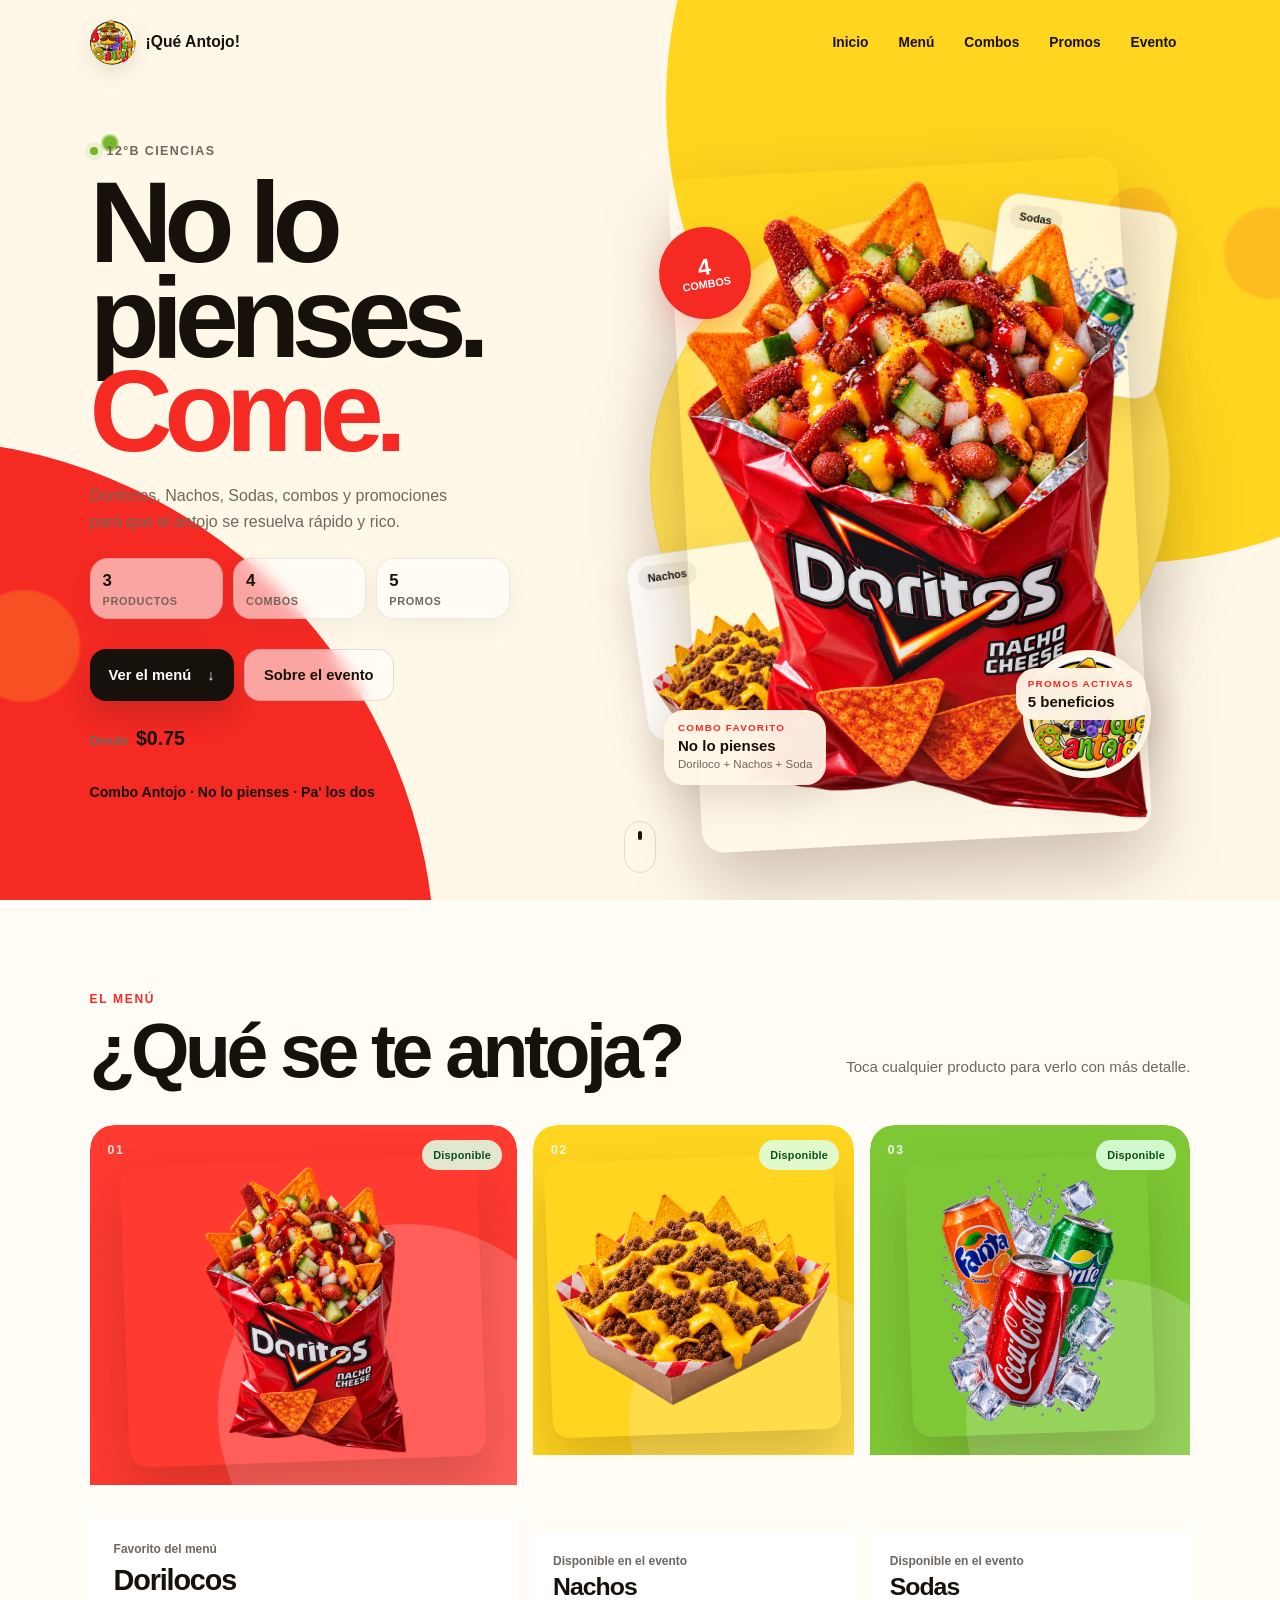
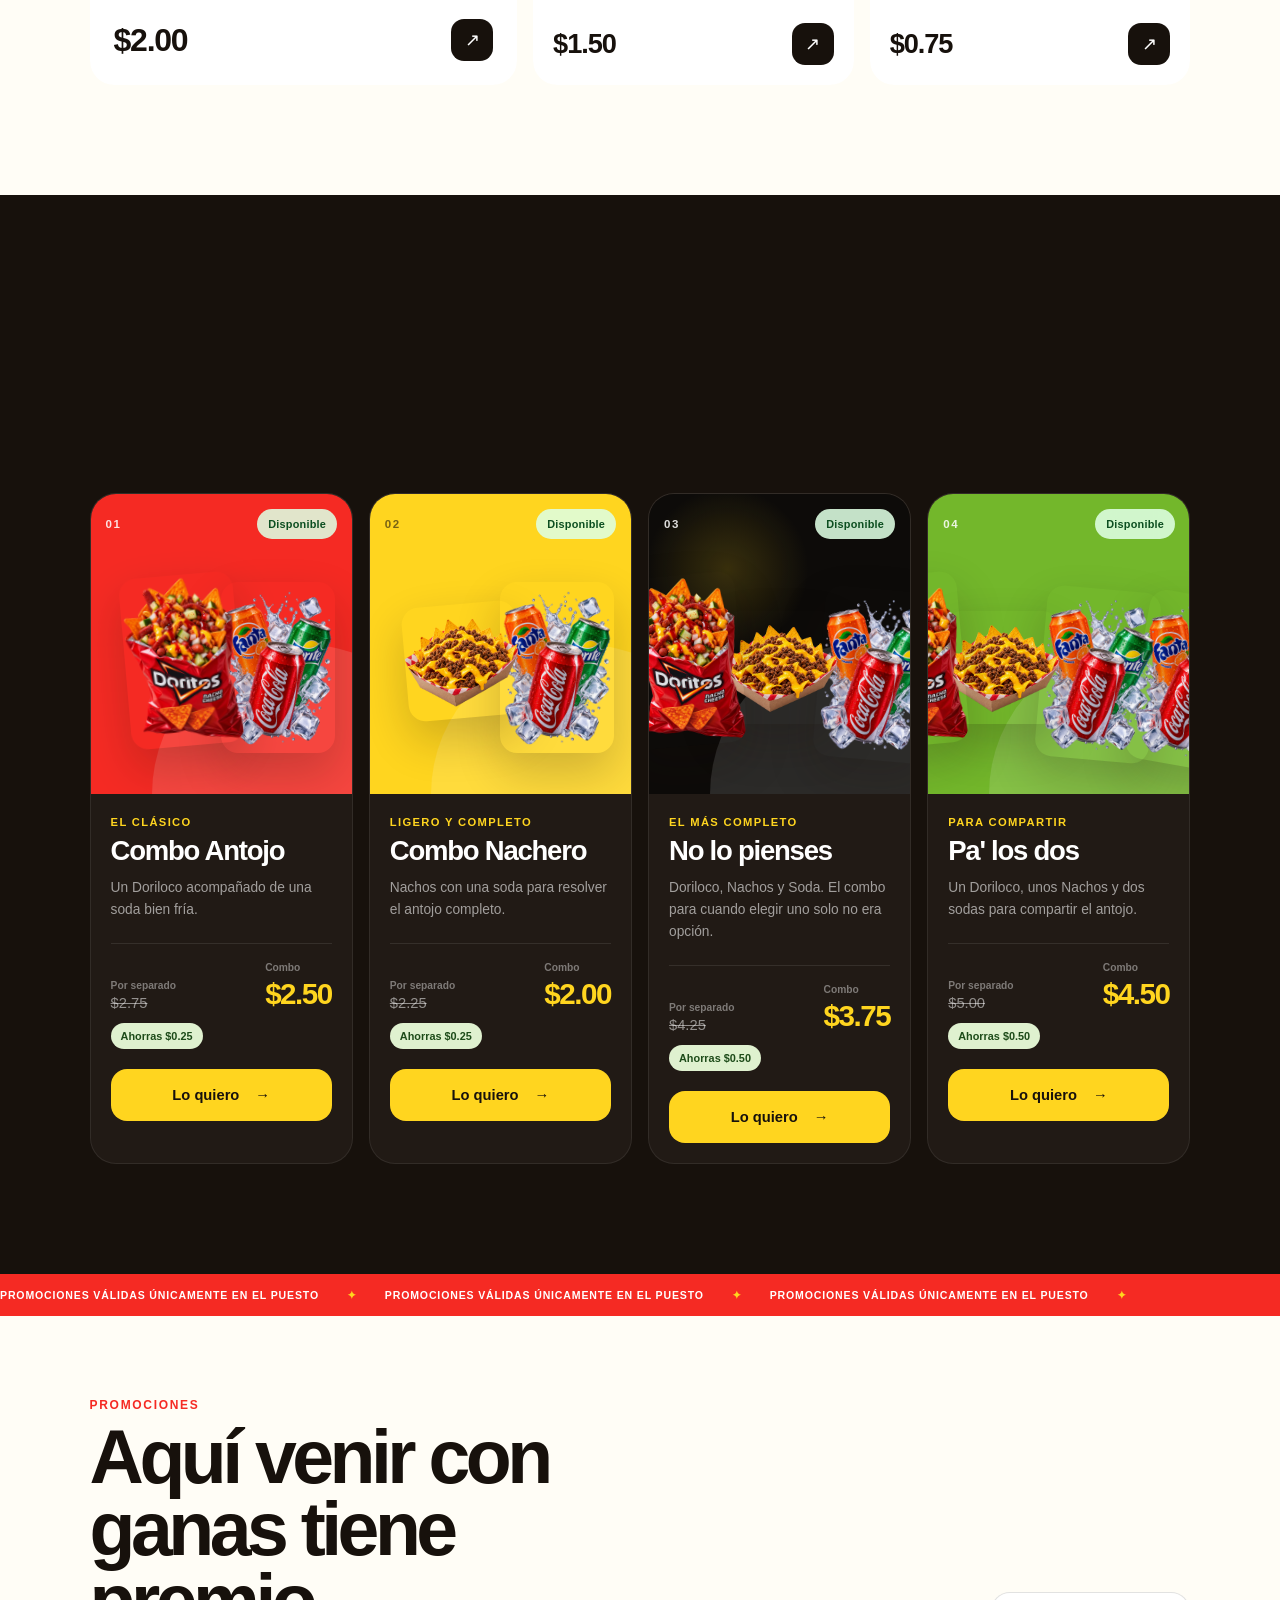
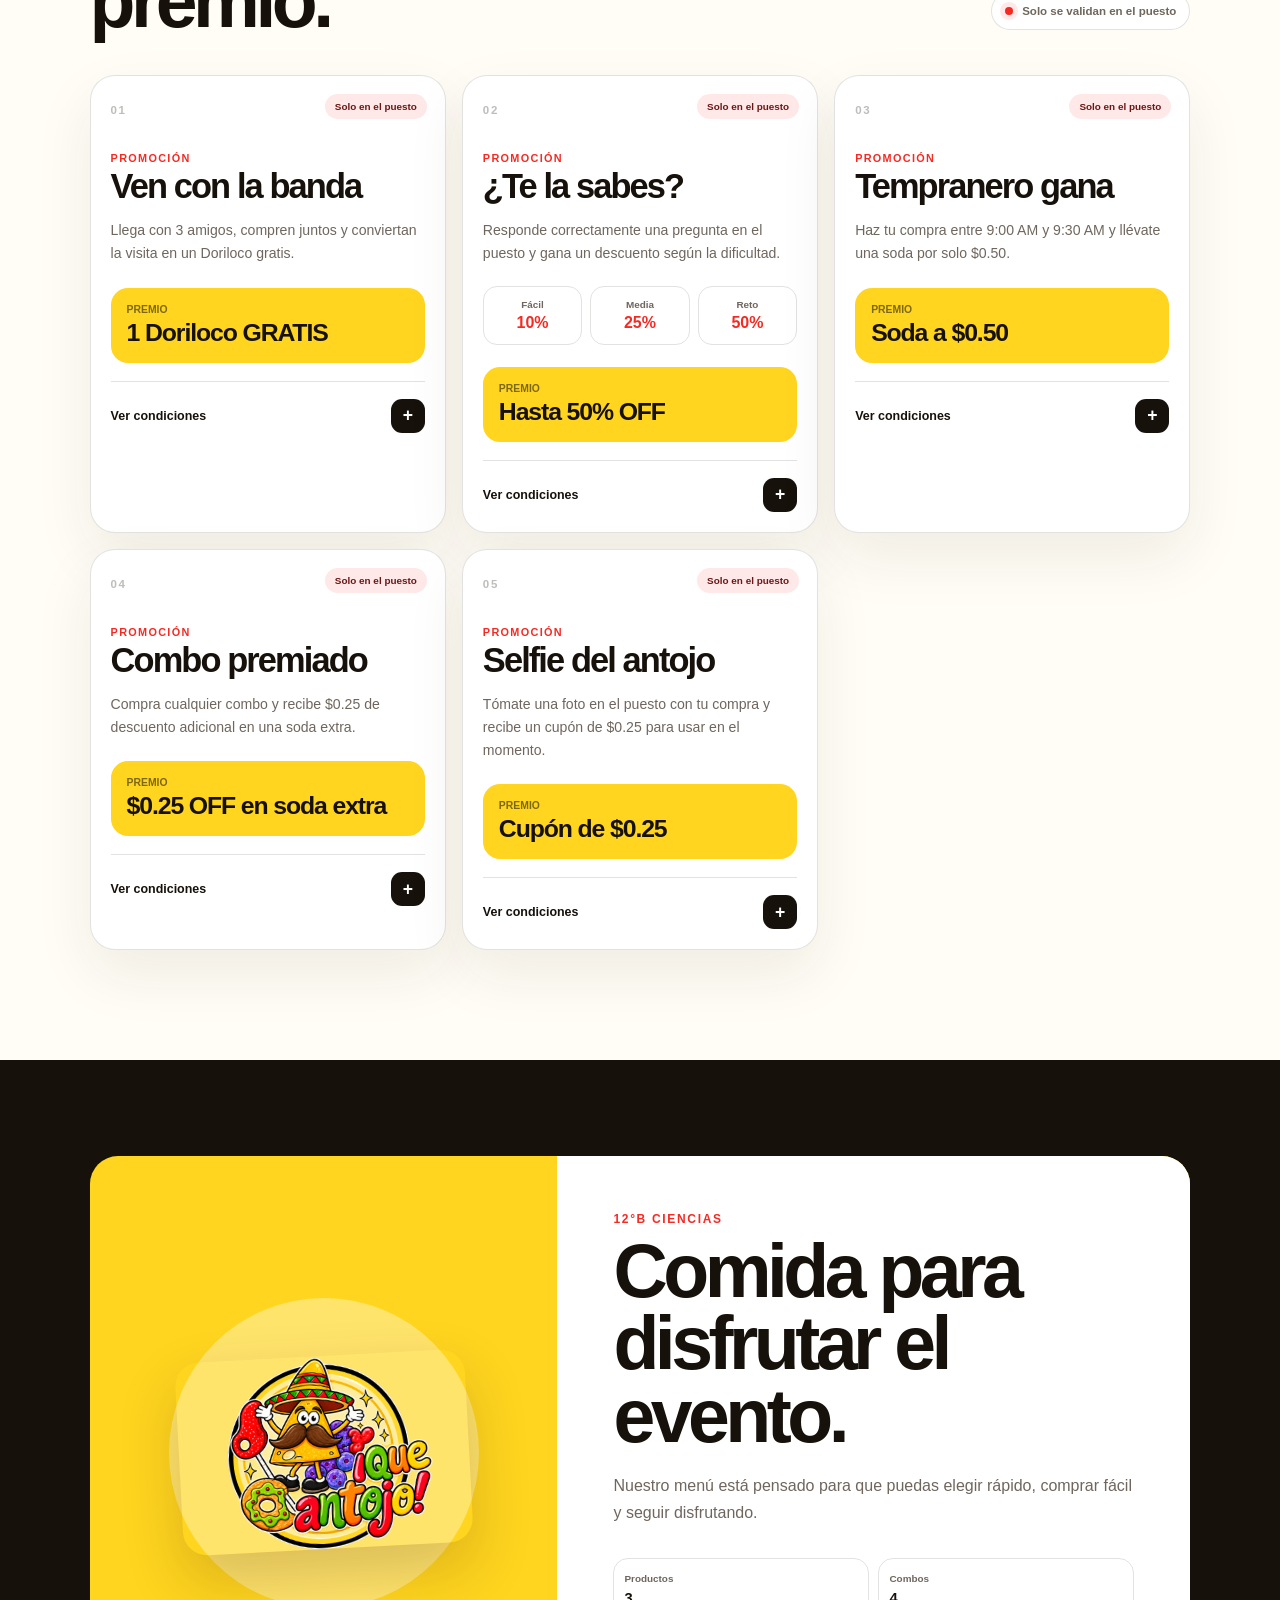
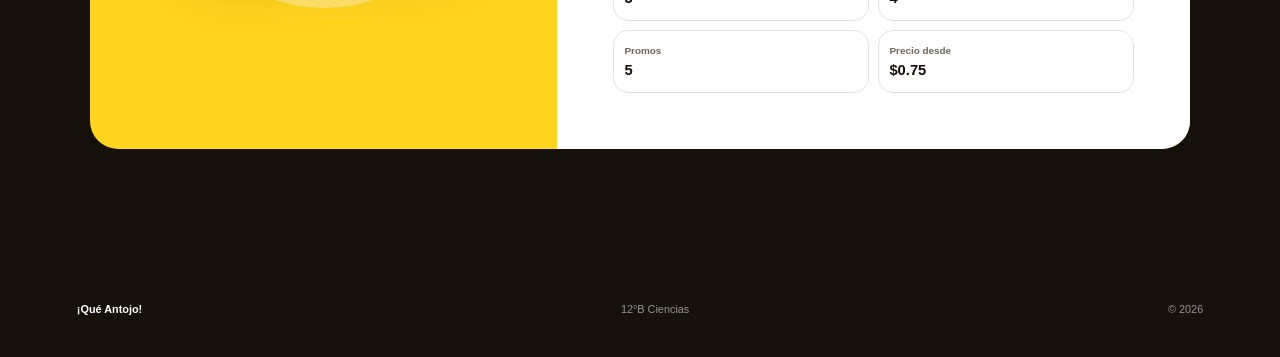
==== commit 12934599: "Add files via upload" ====
--- a/index.html
+++ b/index.html
@@ -7,7 +7,7 @@
     <meta name="color-scheme" content="light">
     <title>¡Qué Antojo! | 12°B Ciencias</title>
     <link rel="preload" href="assets/logo.png" as="image">
-    <link rel="stylesheet" href="styles.css">
+    <link rel="stylesheet" href="styles.css?v=20260813-2035">
 </head>
 <body>
     <div class="ruido"></div>
@@ -405,9 +405,9 @@
     </nav>
 
     <script src="https://cdn.jsdelivr.net/npm/@supabase/supabase-js@2.112.3/dist/umd/supabase.js"></script>
-    <script src="supabase-config.js"></script>
-    <script src="productos.js"></script>
-    <script src="pedidos-store.js"></script>
-    <script src="script.js"></script>
+    <script src="supabase-config.js?v=20260813-2035"></script>
+    <script src="productos.js?v=20260813-2035"></script>
+    <script src="pedidos-store.js?v=20260813-2035"></script>
+    <script src="script.js?v=20260813-2035"></script>
 </body>
 </html>
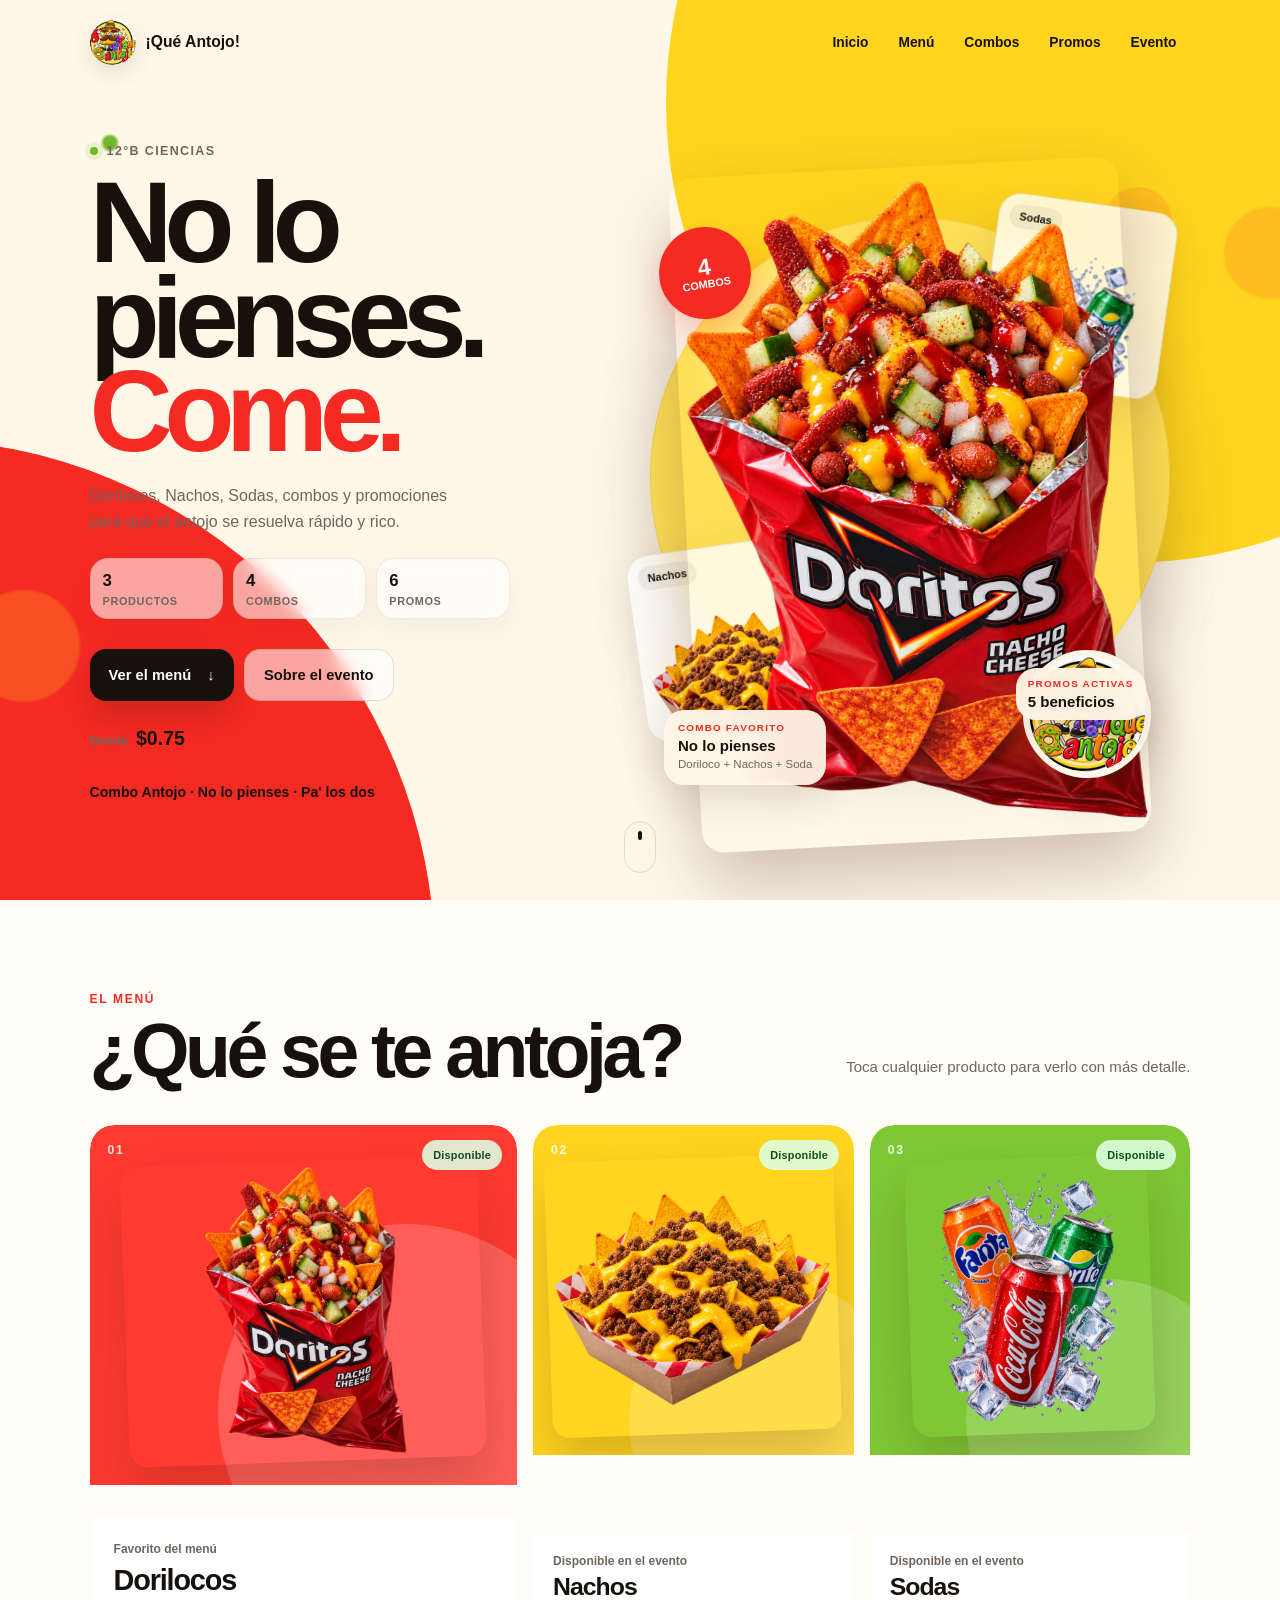
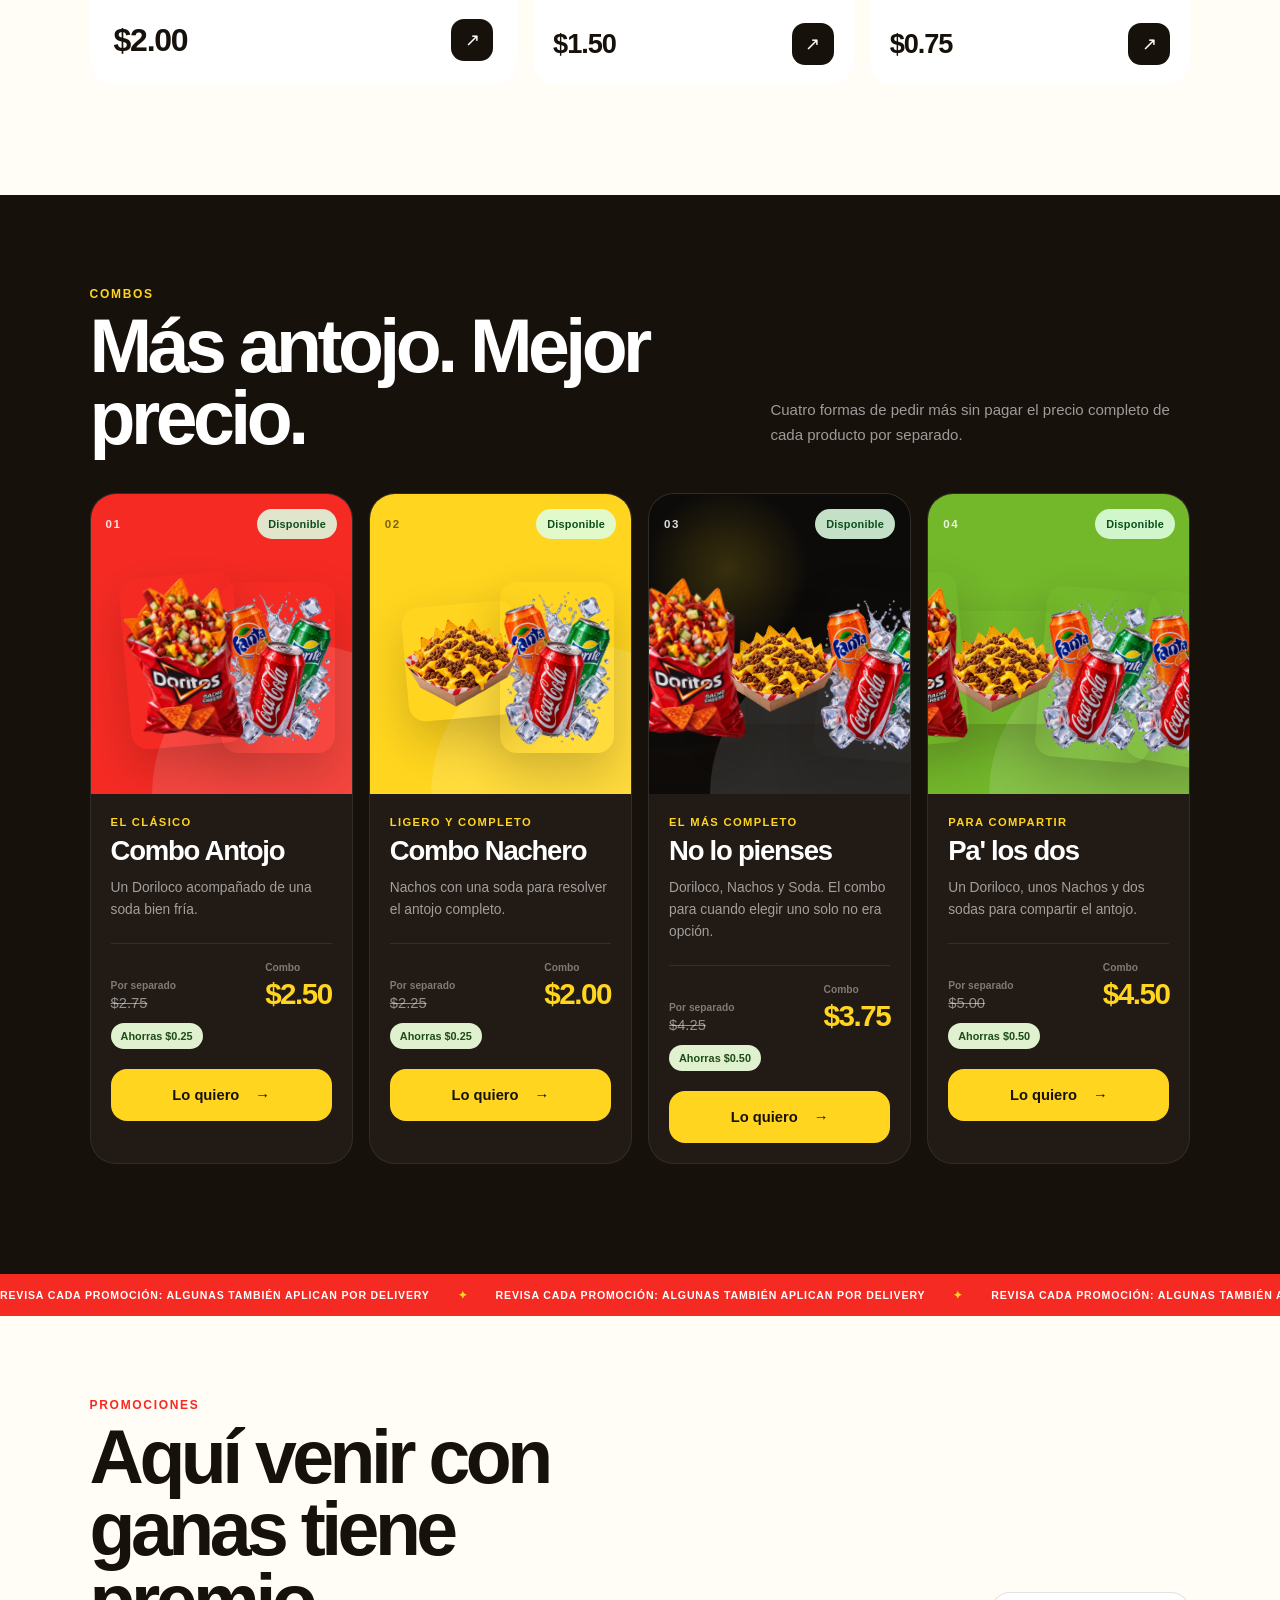
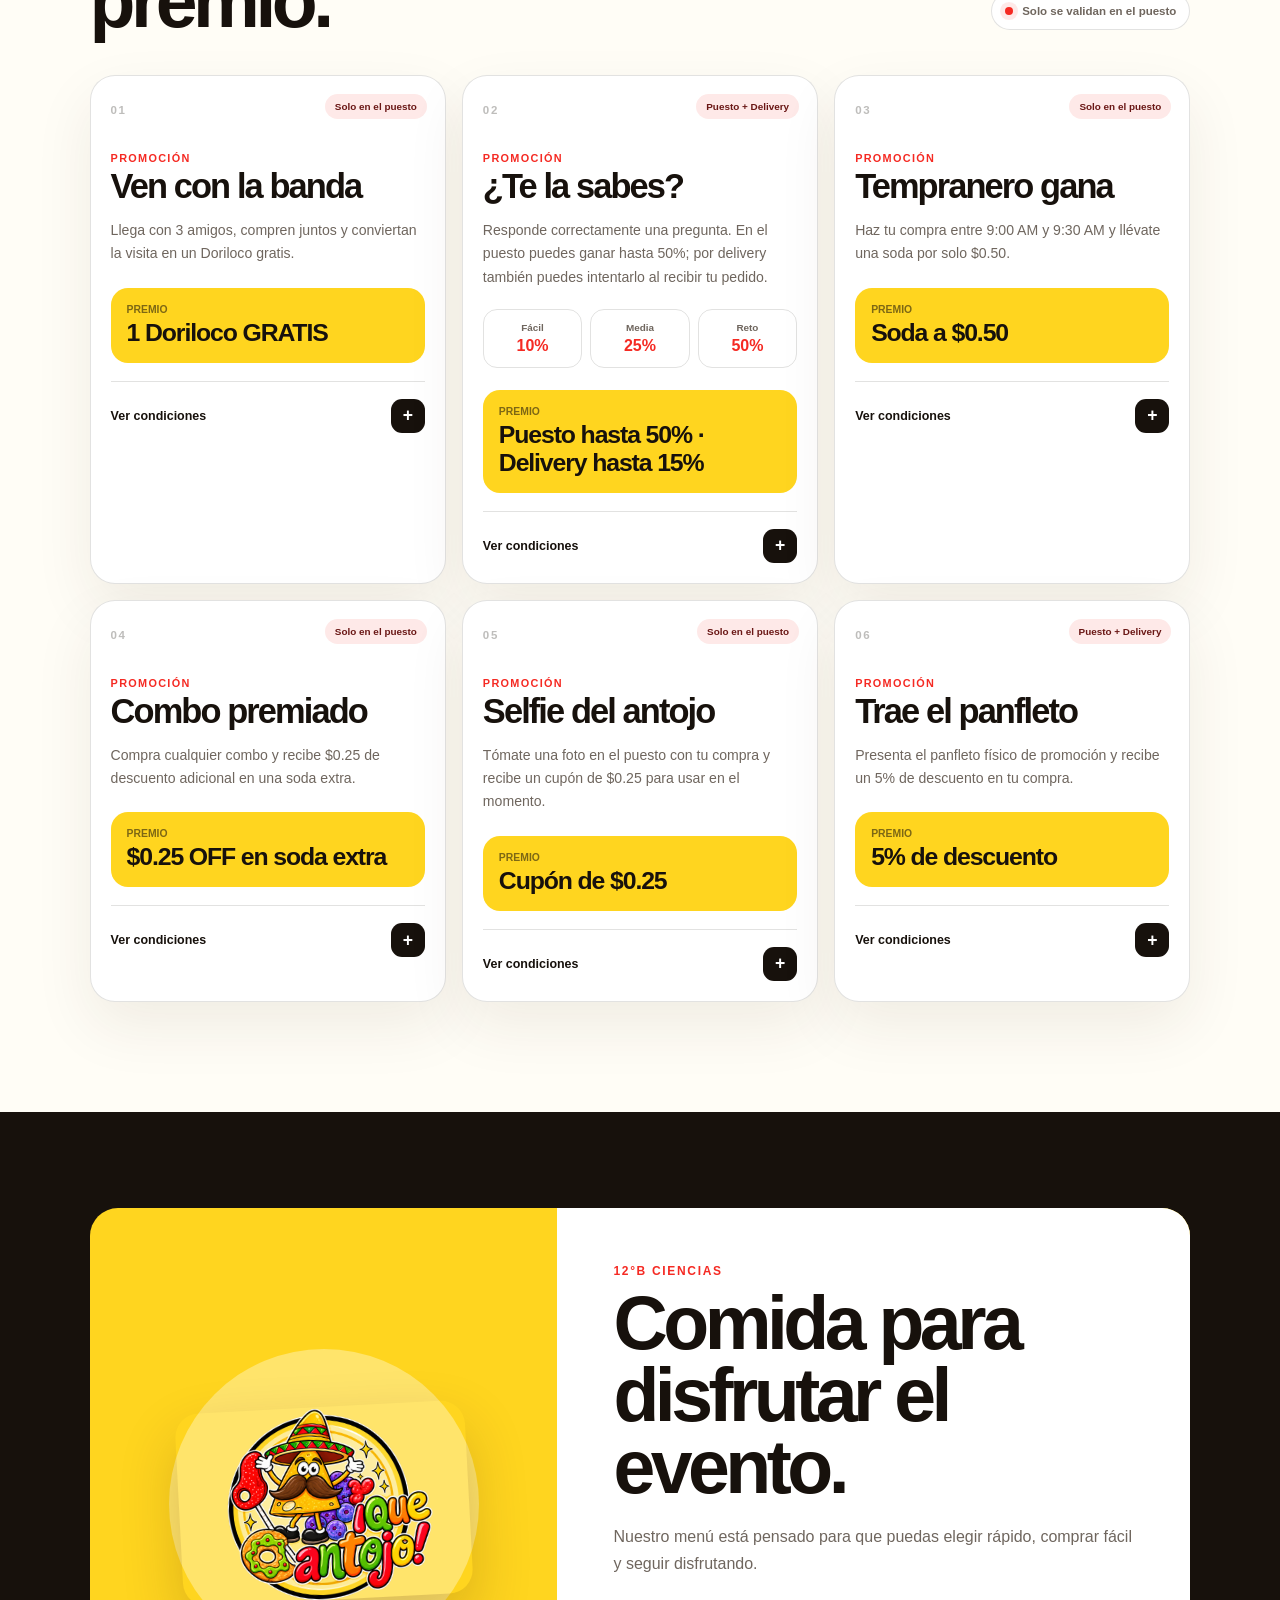
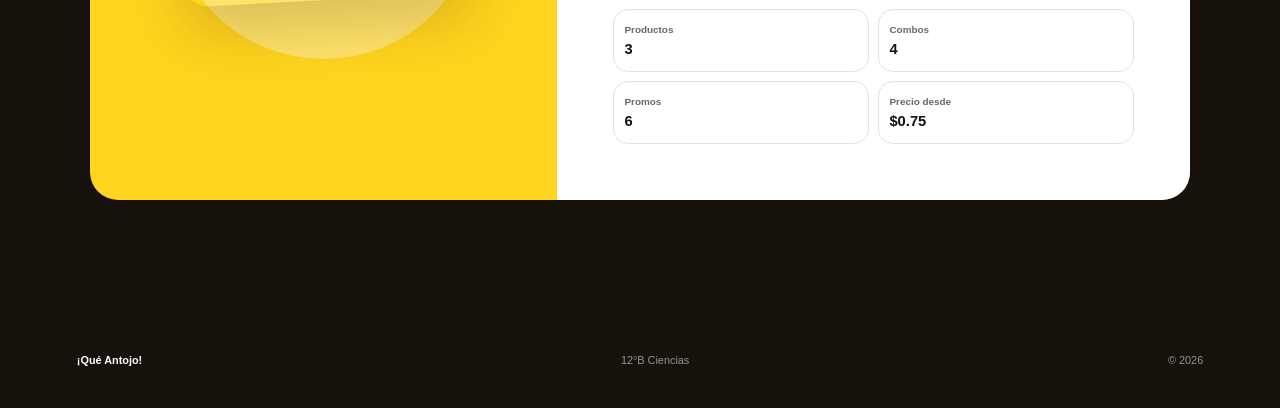
==== commit db22b1dc: "Add files via upload" ====
--- a/index.html
+++ b/index.html
@@ -7,7 +7,7 @@
     <meta name="color-scheme" content="light">
     <title>¡Qué Antojo! | 12°B Ciencias</title>
     <link rel="preload" href="assets/logo.png" as="image">
-    <link rel="stylesheet" href="styles.css?v=20260813-2035">
+    <link rel="stylesheet" href="styles.css?v=20260813-2145">
 </head>
 <body>
     <div class="ruido"></div>
@@ -65,7 +65,7 @@
                         <span>combos</span>
                     </div>
                     <div>
-                        <strong>5</strong>
+                        <strong>6</strong>
                         <span>promos</span>
                     </div>
                 </div>
@@ -167,14 +167,14 @@
             <div class="promo-cinta" aria-hidden="true">
                 <div class="promo-cinta-pista">
                     <div class="promo-cinta-grupo">
-                        <span>Promociones válidas únicamente en el puesto</span>
-                        <span>Promociones válidas únicamente en el puesto</span>
-                        <span>Promociones válidas únicamente en el puesto</span>
+                        <span>Revisa cada promoción: algunas también aplican por delivery</span>
+                        <span>Revisa cada promoción: algunas también aplican por delivery</span>
+                        <span>Revisa cada promoción: algunas también aplican por delivery</span>
                     </div>
                     <div class="promo-cinta-grupo">
-                        <span>Promociones válidas únicamente en el puesto</span>
-                        <span>Promociones válidas únicamente en el puesto</span>
-                        <span>Promociones válidas únicamente en el puesto</span>
+                        <span>Revisa cada promoción: algunas también aplican por delivery</span>
+                        <span>Revisa cada promoción: algunas también aplican por delivery</span>
+                        <span>Revisa cada promoción: algunas también aplican por delivery</span>
                     </div>
                 </div>
             </div>
@@ -218,7 +218,7 @@
                         </div>
                         <div>
                             <span>Promos</span>
-                            <strong>5</strong>
+                            <strong>6</strong>
                         </div>
                         <div>
                             <span>Precio desde</span>
@@ -275,6 +275,12 @@
                 <span class="delivery-etiqueta">Delivery · Online</span>
                 <h2 id="deliveryTitulo">Te lo llevamos.</h2>
                 <p id="deliverySubtitulo">Dinos dónde estás y qué quieres pedir.</p>
+            </div>
+
+            <div class="delivery-pausa" id="deliveryPausa" hidden>
+                <span>Pedidos pausados</span>
+                <strong>No estamos aceptando pedido actualmente.</strong>
+                <p>El staff reabrirá el delivery cuando pueda recibir nuevos pedidos. Puedes volver a intentarlo en unos minutos.</p>
             </div>
 
             <form class="delivery-formulario" id="deliveryFormulario">
@@ -315,6 +321,20 @@
                     </div>
 
                     <div class="delivery-productos" id="deliveryProductos"></div>
+
+                    <div class="delivery-costos">
+                        <div><span>Subtotal de comida</span><strong id="deliverySubtotal">$0.00</strong></div>
+                        <div><span>Costo de delivery</span><strong id="deliveryTarifa">$0.00</strong></div>
+                        <div class="delivery-costos-total"><span>Total estimado</span><strong id="deliveryTotalDetalle">$0.00</strong></div>
+                        <p>El delivery baja según el tamaño del pedido: $1.25 en pedidos menores de $3, $1.00 desde $3, $0.75 desde $5 y $0.50 desde $7.</p>
+                    </div>
+                </div>
+
+                <div class="delivery-promos-info">
+                    <strong>Promociones disponibles al entregar</strong>
+                    <p><b>Panfleto:</b> muéstralo al repartidor y obtén 5% de descuento.</p>
+                    <p><b>¿Te la sabes?:</b> dile al repartidor que quieres intentarlo. Fácil 5%, media 10% y difícil 15%.</p>
+                    <small>El descuento se valida antes del pago y se aplica al subtotal de comida, no al costo de delivery. No se acumulan promociones.</small>
                 </div>
 
                 <fieldset class="delivery-pago">
@@ -334,10 +354,15 @@
                         <span class="delivery-pago-icono">Y</span>
                         <span>
                             <strong>Yappy</strong>
-                            <small>Ten listo el comprobante</small>
+                            <small>6537-4834 · paga cuando llegue el repartidor</small>
                         </span>
                     </label>
                 </fieldset>
+
+                <div class="delivery-yappy-regla" id="deliveryYappyRegla" hidden>
+                    <strong>Yappy: 6537-4834</strong>
+                    <p>No envíes el pago todavía. Espera a que llegue el personal con tu pedido; allí verificaremos promociones, el total final y que la transacción sea exitosa.</p>
+                </div>
 
                 <button class="boton delivery-enviar" id="deliveryEnviar" type="submit">
                     Enviar pedido
@@ -365,6 +390,18 @@
                 <div class="seguimiento-conexion" id="seguimientoConexion">
                     <span></span>
                     <strong>Conectando con el puesto…</strong>
+                </div>
+
+                <div class="seguimiento-pago-aviso" id="seguimientoPagoAviso" hidden></div>
+
+                <div class="seguimiento-promo-recordatorio">
+                    <strong>¿Quieres intentar la promo de preguntas?</strong>
+                    <p>Díselo al repartidor cuando llegue. En delivery: fácil 5%, media 10% y difícil 15%. Si tienes el panfleto físico también puedes mostrarlo para solicitar el 5%.</p>
+                </div>
+
+                <div class="seguimiento-reclamo">
+                    <strong>Guarda tu número de pedido.</strong>
+                    <p>En caso de reclamo necesitarás este código. Si pagas con Yappy, guarda también el número o comprobante de la transacción.</p>
                 </div>
 
                 <div class="seguimiento-ruta" id="seguimientoRuta"></div>
@@ -405,9 +442,9 @@
     </nav>
 
     <script src="https://cdn.jsdelivr.net/npm/@supabase/supabase-js@2.112.3/dist/umd/supabase.js"></script>
-    <script src="supabase-config.js?v=20260813-2035"></script>
-    <script src="productos.js?v=20260813-2035"></script>
-    <script src="pedidos-store.js?v=20260813-2035"></script>
-    <script src="script.js?v=20260813-2035"></script>
+    <script src="supabase-config.js?v=20260813-2145"></script>
+    <script src="productos.js?v=20260813-2145"></script>
+    <script src="pedidos-store.js?v=20260813-2145"></script>
+    <script src="script.js?v=20260813-2145"></script>
 </body>
 </html>
--- a/styles.css
+++ b/styles.css
@@ -3309,3 +3309,155 @@
     opacity: 0.58;
     cursor: wait;
 }
+
+.delivery-pausa {
+    margin: 22px 18px calc(30px + env(safe-area-inset-bottom));
+    padding: 24px 20px;
+    border: 1px solid rgba(245, 42, 35, 0.18);
+    border-radius: 20px;
+    background: #fff1ef;
+}
+
+.delivery-pausa[hidden],
+.delivery-yappy-regla[hidden],
+.seguimiento-pago-aviso[hidden] {
+    display: none;
+}
+
+.delivery-pausa > span {
+    color: var(--rojo);
+    font-size: 0.68rem;
+    font-weight: 900;
+    letter-spacing: 0.1em;
+    text-transform: uppercase;
+}
+
+.delivery-pausa > strong {
+    display: block;
+    margin-top: 7px;
+    color: var(--tinta);
+    font-size: 1.2rem;
+}
+
+.delivery-pausa > p {
+    margin-top: 8px;
+    color: var(--gris);
+    font-size: 0.82rem;
+    line-height: 1.55;
+}
+
+.delivery-costos {
+    margin-top: 14px;
+    padding: 14px 15px;
+    display: grid;
+    gap: 8px;
+    border-radius: 17px;
+    background: #f5f0e7;
+}
+
+.delivery-costos > div {
+    display: flex;
+    align-items: center;
+    justify-content: space-between;
+    gap: 14px;
+}
+
+.delivery-costos > div span {
+    color: var(--gris);
+    font-size: 0.73rem;
+    font-weight: 800;
+}
+
+.delivery-costos > div strong {
+    color: var(--tinta);
+    font-size: 0.86rem;
+}
+
+.delivery-costos .delivery-costos-total {
+    padding-top: 8px;
+    border-top: 1px solid rgba(23, 17, 12, 0.1);
+}
+
+.delivery-costos .delivery-costos-total strong {
+    font-size: 1.05rem;
+}
+
+.delivery-costos > p {
+    color: #776d64;
+    font-size: 0.67rem;
+    line-height: 1.5;
+}
+
+.delivery-promos-info {
+    margin-top: 22px;
+    padding: 16px;
+    display: grid;
+    gap: 7px;
+    border: 1px solid rgba(255, 213, 31, 0.4);
+    border-radius: 18px;
+    background: #fff7d8;
+}
+
+.delivery-promos-info > strong {
+    font-size: 0.9rem;
+}
+
+.delivery-promos-info > p {
+    color: #4f463d;
+    font-size: 0.76rem;
+    line-height: 1.45;
+}
+
+.delivery-promos-info > small {
+    color: #776d64;
+    font-size: 0.67rem;
+    line-height: 1.45;
+}
+
+.delivery-yappy-regla,
+.seguimiento-pago-aviso,
+.seguimiento-promo-recordatorio,
+.seguimiento-reclamo {
+    margin-top: 14px;
+    padding: 15px 16px;
+    border-radius: 17px;
+}
+
+.delivery-yappy-regla,
+.seguimiento-pago-aviso {
+    color: #123b50;
+    background: #dff4ff;
+}
+
+.delivery-yappy-regla strong,
+.seguimiento-pago-aviso strong,
+.seguimiento-promo-recordatorio strong,
+.seguimiento-reclamo strong {
+    display: block;
+    font-size: 0.84rem;
+}
+
+.delivery-yappy-regla p,
+.seguimiento-pago-aviso p,
+.seguimiento-promo-recordatorio p,
+.seguimiento-reclamo p {
+    margin-top: 5px;
+    font-size: 0.73rem;
+    line-height: 1.5;
+}
+
+.seguimiento-promo-recordatorio {
+    color: #5e4600;
+    background: #fff1b8;
+}
+
+.seguimiento-reclamo {
+    color: #514840;
+    background: #f2ede5;
+}
+
+@media (min-width: 720px) {
+    .delivery-pausa {
+        margin: 30px 42px 38px;
+    }
+}
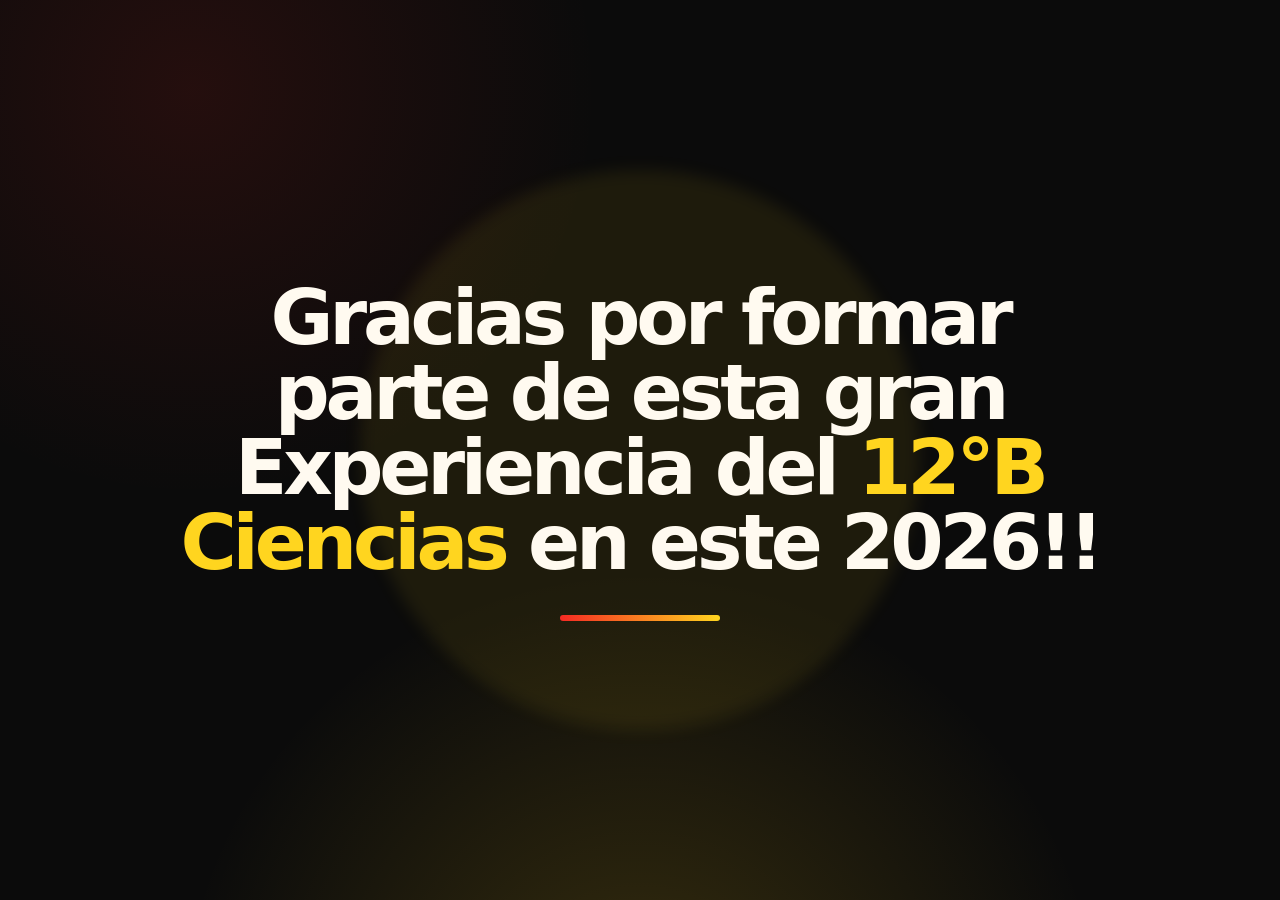
==== commit c526892c: "Update index.html" ====
--- a/index.html
+++ b/index.html
@@ -3,448 +3,16 @@
 <head>
     <meta charset="UTF-8">
     <meta name="viewport" content="width=device-width, initial-scale=1, viewport-fit=cover">
-    <meta name="theme-color" content="#f52a23">
-    <meta name="color-scheme" content="light">
-    <title>¡Qué Antojo! | 12°B Ciencias</title>
-    <link rel="preload" href="assets/logo.png" as="image">
-    <link rel="stylesheet" href="styles.css?v=20260813-2145">
+    <meta name="theme-color" content="#0b0b0b">
+    <title>¡Qué Antojo! | 12°B Ciencias 2026</title>
+    <style>
+        *{box-sizing:border-box;margin:0;padding:0}html,body{min-height:100%}body{min-height:100svh;display:grid;place-items:center;overflow:hidden;background:radial-gradient(circle at 50% 115%,rgba(255,206,27,.18),transparent 38%),radial-gradient(circle at 15% 10%,rgba(245,42,35,.11),transparent 30%),#0b0b0b;color:#fffaf0;font-family:Inter,ui-sans-serif,system-ui,-apple-system,BlinkMacSystemFont,"Segoe UI",sans-serif}main{position:relative;width:min(92vw,1050px);padding:42px 24px;text-align:center;animation:aparecer 1.1s cubic-bezier(.2,.8,.2,1) both}main:before{content:"";position:absolute;inset:50% auto auto 50%;width:min(70vw,560px);aspect-ratio:1;transform:translate(-50%,-50%);border-radius:50%;background:rgba(255,210,31,.08);filter:blur(8px);z-index:-1}h1{max-width:980px;margin:0 auto;font-size:clamp(2rem,6vw,5.6rem);line-height:.98;letter-spacing:-.055em;font-weight:900;text-wrap:balance}h1 strong{color:#ffd51f;font-weight:inherit}.linea{width:min(160px,34vw);height:6px;margin:34px auto 0;border-radius:999px;background:linear-gradient(90deg,#f52a23,#ffd51f);transform-origin:center;animation:linea 1.2s .35s cubic-bezier(.2,.8,.2,1) both}@keyframes aparecer{from{opacity:0;transform:translateY(22px) scale(.985)}to{opacity:1;transform:translateY(0) scale(1)}}@keyframes linea{from{opacity:0;transform:scaleX(0)}to{opacity:1;transform:scaleX(1)}}@media(prefers-reduced-motion:reduce){main,.linea{animation:none}}
+    </style>
 </head>
 <body>
-    <div class="ruido"></div>
-
-    <header class="barra" id="barra">
-        <a class="marca" href="#inicio" aria-label="Ir al inicio">
-            <img src="assets/logo.png" alt="¡Qué Antojo!">
-            <span>¡Qué Antojo!</span>
-        </a>
-
-        <button class="menu-boton" id="menuBoton" aria-label="Abrir navegación" aria-expanded="false">
-            <span></span>
-            <span></span>
-        </button>
-
-        <nav class="navegacion" id="navegacion">
-            <a href="#inicio">Inicio</a>
-            <a href="#menu">Menú</a>
-            <a href="#combos">Combos</a>
-            <a href="#promociones">Promos</a>
-            <a href="#evento">Evento</a>
-        </nav>
-    </header>
-
     <main>
-        <section class="hero" id="inicio">
-            <div class="hero-manchas" aria-hidden="true">
-                <span class="mancha mancha-roja"></span>
-                <span class="mancha mancha-amarilla"></span>
-                <span class="mancha mancha-verde"></span>
-            </div>
-
-            <div class="hero-contenido">
-                <div class="hero-etiqueta revelar">
-                    <span></span>
-                    12°B Ciencias
-                </div>
-
-                <h1 class="revelar">
-                    No lo pienses.
-                    <strong>Come.</strong>
-                </h1>
-
-                <p class="hero-texto revelar">
-                    Dorilocos, Nachos, Sodas, combos y promociones para que el antojo se resuelva rápido y rico.
-                </p>
-
-                <div class="hero-resumen revelar">
-                    <div>
-                        <strong>3</strong>
-                        <span>productos</span>
-                    </div>
-                    <div>
-                        <strong>4</strong>
-                        <span>combos</span>
-                    </div>
-                    <div>
-                        <strong>6</strong>
-                        <span>promos</span>
-                    </div>
-                </div>
-
-                <div class="hero-acciones revelar">
-                    <a class="boton boton-primario" href="#menu">
-                        Ver el menú
-                        <span>↓</span>
-                    </a>
-
-                    <a class="boton boton-claro" href="#evento">
-                        Sobre el evento
-                    </a>
-                </div>
-
-                <div class="hero-precios revelar">
-                    <span>Desde</span>
-                    <strong>$0.75</strong>
-                </div>
-
-                <div class="hero-combos revelar">
-                    <span>Vista previa</span>
-                    <strong>Combo Antojo · No lo pienses · Pa' los dos</strong>
-                </div>
-            </div>
-
-            <div class="hero-visual revelar" aria-hidden="true">
-                <div class="hero-disco"></div>
-                <div class="hero-burbuja hero-burbuja-roja"></div>
-                <div class="hero-burbuja hero-burbuja-amarilla"></div>
-                <div class="hero-burbuja hero-burbuja-verde"></div>
-
-                <div class="hero-card hero-card-nachos">
-                    <span>Nachos</span>
-                    <img class="hero-producto-secundario" src="assets/nachos.png" alt="">
-                </div>
-
-                <div class="hero-card hero-card-soda">
-                    <span>Sodas</span>
-                    <img class="hero-producto-secundario hero-soda-mini" src="assets/soda.png" alt="">
-                </div>
-
-                <img class="hero-producto hero-dorilocos" src="assets/dorilocos.png" alt="">
-
-                <div class="hero-combo-tag hero-combo-tag-principal">
-                    <small>Combo favorito</small>
-                    <strong>No lo pienses</strong>
-                    <span>Doriloco + Nachos + Soda</span>
-                </div>
-
-                <div class="hero-combo-tag hero-combo-tag-secundario">
-                    <small>Promos activas</small>
-                    <strong>5 beneficios</strong>
-                </div>
-
-                <img class="hero-logo" src="assets/logo.png" alt="">
-                <span class="hero-sello">
-                    <strong>4</strong>
-                    combos
-                </span>
-            </div>
-
-            <a class="deslizar" href="#menu" aria-label="Ir al menú">
-                <span></span>
-            </a>
-        </section>
-
-        <section class="menu-seccion" id="menu">
-            <div class="seccion-cabeza revelar">
-                <div>
-                    <p class="mini-titulo">El menú</p>
-                    <h2>¿Qué se te antoja?</h2>
-                </div>
-
-                <p class="seccion-descripcion">
-                    Toca cualquier producto para verlo con más detalle.
-                </p>
-            </div>
-
-            <div class="productos" id="productos"></div>
-        </section>
-
-        <section class="combos-seccion" id="combos">
-            <div class="seccion-cabeza revelar">
-                <div>
-                    <p class="mini-titulo">Combos</p>
-                    <h2>Más antojo. Mejor precio.</h2>
-                </div>
-
-                <p class="seccion-descripcion">
-                    Cuatro formas de pedir más sin pagar el precio completo de cada producto por separado.
-                </p>
-            </div>
-
-            <div class="combos-lista" id="combosLista"></div>
-        </section>
-
-        <section class="promociones-seccion" id="promociones">
-            <div class="promo-cinta" aria-hidden="true">
-                <div class="promo-cinta-pista">
-                    <div class="promo-cinta-grupo">
-                        <span>Revisa cada promoción: algunas también aplican por delivery</span>
-                        <span>Revisa cada promoción: algunas también aplican por delivery</span>
-                        <span>Revisa cada promoción: algunas también aplican por delivery</span>
-                    </div>
-                    <div class="promo-cinta-grupo">
-                        <span>Revisa cada promoción: algunas también aplican por delivery</span>
-                        <span>Revisa cada promoción: algunas también aplican por delivery</span>
-                        <span>Revisa cada promoción: algunas también aplican por delivery</span>
-                    </div>
-                </div>
-            </div>
-
-            <div class="seccion-cabeza revelar">
-                <div>
-                    <p class="mini-titulo">Promociones</p>
-                    <h2>Aquí venir con ganas tiene premio.</h2>
-                </div>
-
-                <div class="promo-validacion">
-                    <span></span>
-                    Solo se validan en el puesto
-                </div>
-            </div>
-
-            <div class="promociones-lista" id="promocionesLista"></div>
-        </section>
-
-        <section class="evento" id="evento">
-            <div class="evento-tarjeta revelar">
-                <div class="evento-logo">
-                    <img src="assets/logo.png" alt="Logo de ¡Qué Antojo!">
-                </div>
-
-                <div class="evento-contenido">
-                    <p class="mini-titulo">12°B Ciencias</p>
-                    <h2>Comida para disfrutar el evento.</h2>
-                    <p>
-                        Nuestro menú está pensado para que puedas elegir rápido, comprar fácil y seguir disfrutando.
-                    </p>
-
-                    <div class="evento-datos">
-                        <div>
-                            <span>Productos</span>
-                            <strong>3</strong>
-                        </div>
-                        <div>
-                            <span>Combos</span>
-                            <strong>4</strong>
-                        </div>
-                        <div>
-                            <span>Promos</span>
-                            <strong>6</strong>
-                        </div>
-                        <div>
-                            <span>Precio desde</span>
-                            <strong>$0.75</strong>
-                        </div>
-                    </div>
-                </div>
-            </div>
-        </section>
+        <h1>Gracias por formar parte de esta gran Experiencia del <strong>12°B Ciencias</strong> en este 2026!!</h1>
+        <div class="linea" aria-hidden="true"></div>
     </main>
-
-    <footer class="pie">
-        <a href="#inicio">¡Qué Antojo!</a>
-        <span>12°B Ciencias</span>
-        <span id="anio"></span>
-    </footer>
-
-    <div class="modal" id="modal" aria-hidden="true">
-        <button class="modal-fondo" id="modalFondo" aria-label="Cerrar"></button>
-
-        <article class="modal-panel" role="dialog" aria-modal="true" aria-labelledby="modalNombre">
-            <button class="modal-cerrar" id="modalCerrar" aria-label="Cerrar detalle">×</button>
-
-            <div class="modal-imagen">
-                <div class="modal-color" id="modalColor"></div>
-                <img id="modalImagen" src="" alt="">
-            </div>
-
-            <div class="modal-contenido">
-                <div class="modal-superior">
-                    <span class="estado" id="modalEstado"></span>
-                    <span class="modal-precio" id="modalPrecio"></span>
-                </div>
-
-                <h3 id="modalNombre"></h3>
-                <p id="modalDescripcion"></p>
-                <div class="modal-disponibilidad" id="modalDisponibilidad" hidden></div>
-
-                <button class="boton boton-primario modal-accion" id="modalAccion" type="button">
-                    Lo quiero
-                    <span>→</span>
-                </button>
-            </div>
-        </article>
-    </div>
-
-    <div class="delivery" id="delivery" aria-hidden="true">
-        <button class="delivery-fondo" id="deliveryFondo" aria-label="Cerrar"></button>
-
-        <section class="delivery-panel" role="dialog" aria-modal="true" aria-labelledby="deliveryTitulo">
-            <button class="delivery-cerrar" id="deliveryCerrar" aria-label="Cerrar">×</button>
-
-            <div class="delivery-cabecera">
-                <span class="delivery-etiqueta">Delivery · Online</span>
-                <h2 id="deliveryTitulo">Te lo llevamos.</h2>
-                <p id="deliverySubtitulo">Dinos dónde estás y qué quieres pedir.</p>
-            </div>
-
-            <div class="delivery-pausa" id="deliveryPausa" hidden>
-                <span>Pedidos pausados</span>
-                <strong>No estamos aceptando pedido actualmente.</strong>
-                <p>El staff reabrirá el delivery cuando pueda recibir nuevos pedidos. Puedes volver a intentarlo en unos minutos.</p>
-            </div>
-
-            <form class="delivery-formulario" id="deliveryFormulario">
-                <div class="delivery-aviso">
-                    <span>●</span>
-                    Mantén esta página abierta para ver el progreso. Si recargas, intentaremos recuperar tu pedido.
-                </div>
-
-                <div class="delivery-campos">
-                    <label>
-                        <span>Nombre</span>
-                        <input id="pedidoNombre" name="nombre" type="text" autocomplete="name" maxlength="60" required placeholder="Tu nombre">
-                    </label>
-
-                    <label>
-                        <span>Salón</span>
-                        <input id="pedidoSalon" name="salon" type="text" maxlength="30" required placeholder="Ej. 12°B">
-                    </label>
-
-                    <label class="delivery-campo-completo">
-                        <span>Bachiller</span>
-                        <input id="pedidoBachiller" name="bachiller" type="text" maxlength="60" required placeholder="Ej. Ciencias">
-                    </label>
-
-                    <label class="delivery-campo-completo">
-                        <span>Detalles del pedido <small>Opcional</small></span>
-                        <textarea id="pedidoNota" name="nota" maxlength="180" rows="3" placeholder="Ej. 1 Sprite, Doriloco sin salsa picante..."></textarea>
-                    </label>
-                </div>
-
-                <div class="delivery-bloque">
-                    <div class="delivery-bloque-titulo">
-                        <div>
-                            <span>Tu pedido</span>
-                            <strong>Elige las cantidades</strong>
-                        </div>
-                        <span class="delivery-total" id="deliveryTotal">$0.00</span>
-                    </div>
-
-                    <div class="delivery-productos" id="deliveryProductos"></div>
-
-                    <div class="delivery-costos">
-                        <div><span>Subtotal de comida</span><strong id="deliverySubtotal">$0.00</strong></div>
-                        <div><span>Costo de delivery</span><strong id="deliveryTarifa">$0.00</strong></div>
-                        <div class="delivery-costos-total"><span>Total estimado</span><strong id="deliveryTotalDetalle">$0.00</strong></div>
-                        <p>El delivery baja según el tamaño del pedido: $1.25 en pedidos menores de $3, $1.00 desde $3, $0.75 desde $5 y $0.50 desde $7.</p>
-                    </div>
-                </div>
-
-                <div class="delivery-promos-info">
-                    <strong>Promociones disponibles al entregar</strong>
-                    <p><b>Panfleto:</b> muéstralo al repartidor y obtén 5% de descuento.</p>
-                    <p><b>¿Te la sabes?:</b> dile al repartidor que quieres intentarlo. Fácil 5%, media 10% y difícil 15%.</p>
-                    <small>El descuento se valida antes del pago y se aplica al subtotal de comida, no al costo de delivery. No se acumulan promociones.</small>
-                </div>
-
-                <fieldset class="delivery-pago">
-                    <legend>Método de pago</legend>
-
-                    <label>
-                        <input type="radio" name="pago" value="Efectivo" checked>
-                        <span class="delivery-pago-icono">$</span>
-                        <span>
-                            <strong>Efectivo</strong>
-                            <small>Paga al recibir</small>
-                        </span>
-                    </label>
-
-                    <label>
-                        <input type="radio" name="pago" value="Yappy">
-                        <span class="delivery-pago-icono">Y</span>
-                        <span>
-                            <strong>Yappy</strong>
-                            <small>6537-4834 · paga cuando llegue el repartidor</small>
-                        </span>
-                    </label>
-                </fieldset>
-
-                <div class="delivery-yappy-regla" id="deliveryYappyRegla" hidden>
-                    <strong>Yappy: 6537-4834</strong>
-                    <p>No envíes el pago todavía. Espera a que llegue el personal con tu pedido; allí verificaremos promociones, el total final y que la transacción sea exitosa.</p>
-                </div>
-
-                <button class="boton delivery-enviar" id="deliveryEnviar" type="submit">
-                    Enviar pedido
-                    <span>→</span>
-                </button>
-            </form>
-
-            <div class="delivery-seguimiento" id="deliverySeguimiento" hidden>
-                <div class="seguimiento-superior">
-                    <div>
-                        <span class="seguimiento-mini">Pedido</span>
-                        <strong id="seguimientoCodigo">QA-0000</strong>
-                    </div>
-                    <span class="seguimiento-estado" id="seguimientoEstado">Enviado</span>
-                </div>
-
-                <div class="seguimiento-espera" id="seguimientoEspera">
-                    <span class="seguimiento-pulso"></span>
-                    <div>
-                        <strong>No cierres esta página.</strong>
-                        <p>El staff verá tu pedido y aquí aparecerán los cambios automáticamente.</p>
-                    </div>
-                </div>
-
-                <div class="seguimiento-conexion" id="seguimientoConexion">
-                    <span></span>
-                    <strong>Conectando con el puesto…</strong>
-                </div>
-
-                <div class="seguimiento-pago-aviso" id="seguimientoPagoAviso" hidden></div>
-
-                <div class="seguimiento-promo-recordatorio">
-                    <strong>¿Quieres intentar la promo de preguntas?</strong>
-                    <p>Díselo al repartidor cuando llegue. En delivery: fácil 5%, media 10% y difícil 15%. Si tienes el panfleto físico también puedes mostrarlo para solicitar el 5%.</p>
-                </div>
-
-                <div class="seguimiento-reclamo">
-                    <strong>Guarda tu número de pedido.</strong>
-                    <p>En caso de reclamo necesitarás este código. Si pagas con Yappy, guarda también el número o comprobante de la transacción.</p>
-                </div>
-
-                <div class="seguimiento-ruta" id="seguimientoRuta"></div>
-
-                <div class="seguimiento-repartidor" id="seguimientoRepartidor">
-                    <span>Repartidor</span>
-                    <strong>Esperando asignación…</strong>
-                </div>
-
-                <div class="seguimiento-resumen" id="seguimientoResumen"></div>
-
-                <div class="seguimiento-final" id="seguimientoFinal" hidden></div>
-
-                <button class="boton delivery-finalizar" id="deliveryFinalizar" type="button" hidden>
-                    Cerrar seguimiento
-                </button>
-            </div>
-        </section>
-    </div>
-
-    <nav class="barra-movil" aria-label="Navegación rápida">
-        <a href="#inicio">
-            <span class="icono">⌂</span>
-            <span>Inicio</span>
-        </a>
-        <a href="#menu">
-            <span class="icono">◫</span>
-            <span>Menú</span>
-        </a>
-        <a href="#combos">
-            <span class="icono">＋</span>
-            <span>Combos</span>
-        </a>
-        <a href="#promociones">
-            <span class="icono">%</span>
-            <span>Promos</span>
-        </a>
-    </nav>
-
-    <script src="https://cdn.jsdelivr.net/npm/@supabase/supabase-js@2.112.3/dist/umd/supabase.js"></script>
-    <script src="supabase-config.js?v=20260813-2145"></script>
-    <script src="productos.js?v=20260813-2145"></script>
-    <script src="pedidos-store.js?v=20260813-2145"></script>
-    <script src="script.js?v=20260813-2145"></script>
 </body>
 </html>
